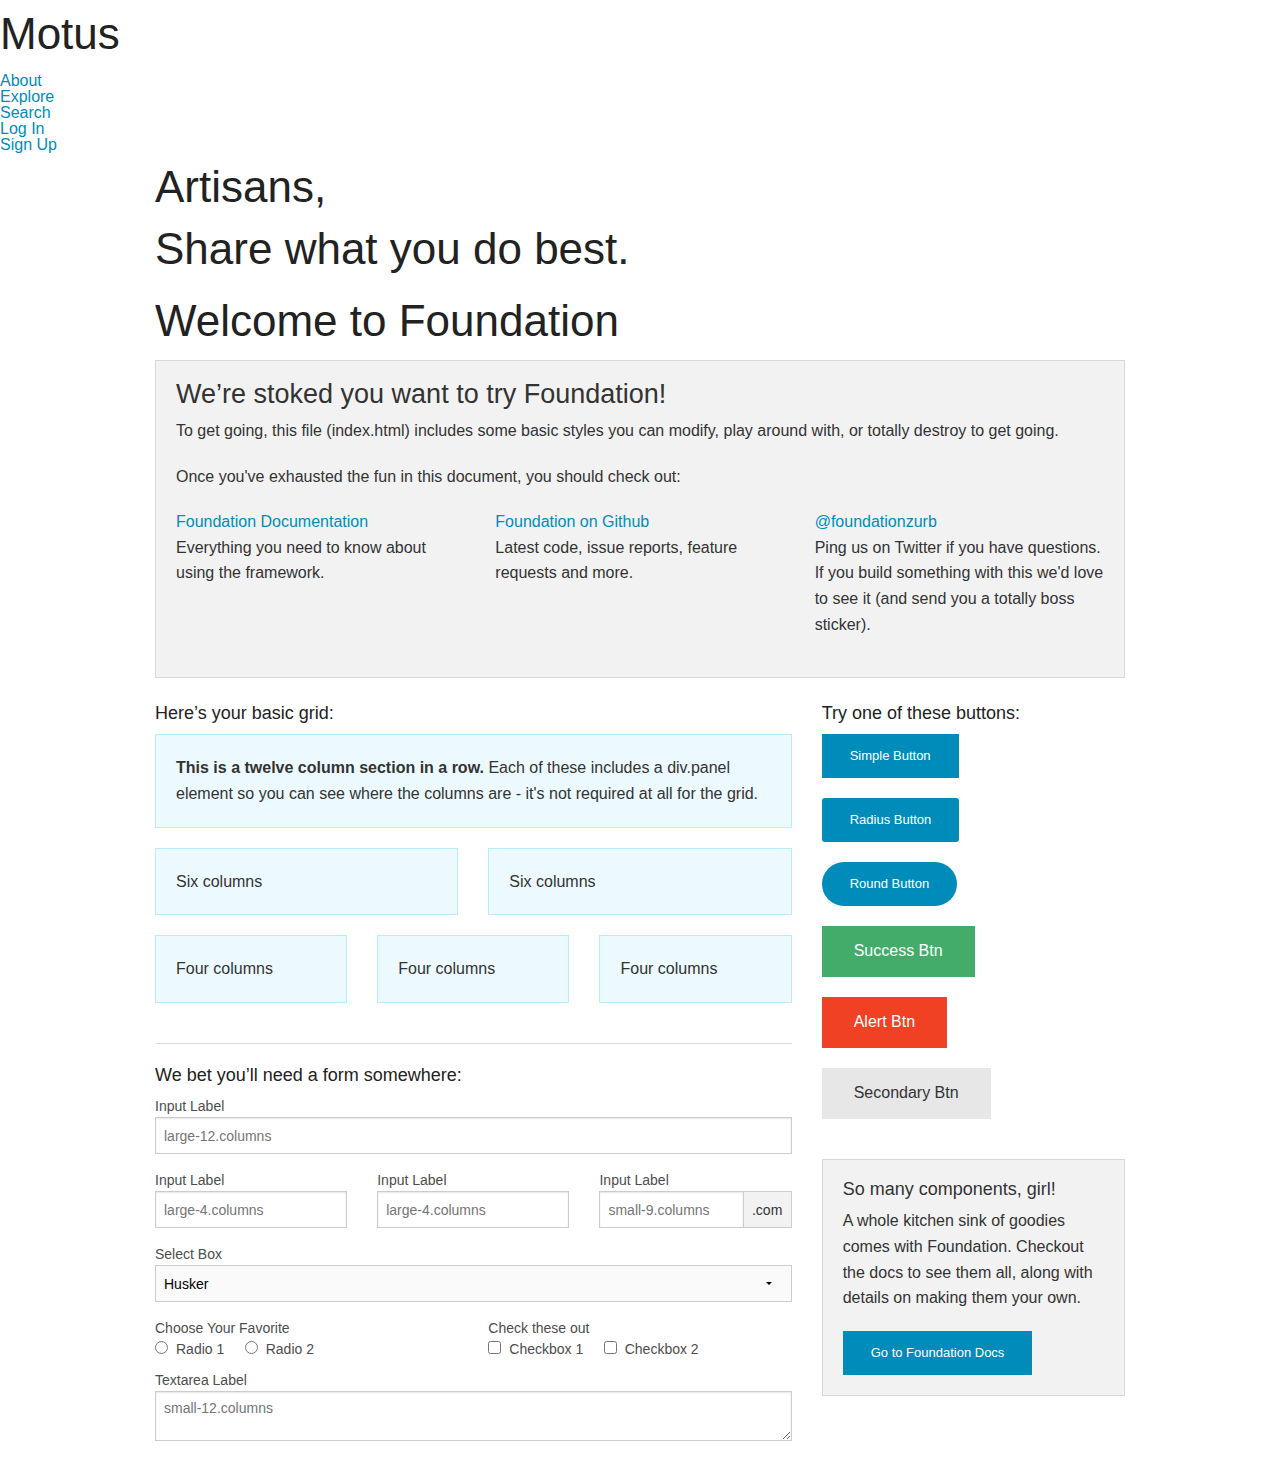
==== index.html @ 3dbc4e3c "stuff" ====
<!doctype html>
<html class="no-js" lang="en">
  <head>
    <meta charset="utf-8" />
    <meta name="viewport" content="width=device-width, initial-scale=1.0" />
    <title>Motus</title>
    <link rel="stylesheet" href="css/main.css" />
    <script src="js/vendor/modernizr.js"></script>
    <script src="/js/foundation.min.js"></script>
  </head>
  <body>
  	
  	<div class="large-12columns">
  		
  		<h1 class="logo">Motus</h1>
	  	<nav>
	  		<li><a href="/about" class="">About</a></li>
	  		<li><a href="/explore" class="">Explore</a></li>
	  		<li><a href="/search" class="">Search</a></li>
	  	</nav>
	  	
	  	<nav>
	  		<li><a href="/login" class="">Log In</a></li>
	  		<li><a href="/signup" class="">Sign Up</a></li>
	  	</nav>
  	
  	</div>
  	
  	<div class="row">
      <div class="large-12 columns">
        <h1>Artisans,<br>Share what you do best.</h1>
      </div>
    </div>
    
    <footer>
    </footer>
    
    <script src="js/vendor/jquery.js"></script>
    <script src="js/foundation.min.js"></script>
    <script>
      $(document).foundation();
    </script>
  </body>
</html>


<!-- This is foundation stuff -->

   
    <div class="row">
      <div class="large-12 columns">
        <h1>Welcome to Foundation</h1>
      </div>
    </div>
    
    <div class="row">
      <div class="large-12 columns">
      	<div class="panel">
	        <h3>We&rsquo;re stoked you want to try Foundation! </h3>
	        <p>To get going, this file (index.html) includes some basic styles you can modify, play around with, or totally destroy to get going.</p>
	        <p>Once you've exhausted the fun in this document, you should check out:</p>
	        <div class="row">
	        	<div class="large-4 medium-4 columns">
	    		<p><a href="http://foundation.zurb.com/docs">Foundation Documentation</a><br />Everything you need to know about using the framework.</p>
	    	</div>
	        	<div class="large-4 medium-4 columns">
	        		<p><a href="http://github.com/zurb/foundation">Foundation on Github</a><br />Latest code, issue reports, feature requests and more.</p>
	        	</div>
	        	<div class="large-4 medium-4 columns">
	        		<p><a href="http://twitter.com/foundationzurb">@foundationzurb</a><br />Ping us on Twitter if you have questions. If you build something with this we'd love to see it (and send you a totally boss sticker).</p>
	        	</div>        
					</div>
      	</div>
      </div>
    </div>

    <div class="row">
      <div class="large-8 medium-8 columns">
        <h5>Here&rsquo;s your basic grid:</h5>
        <!-- Grid Example -->

        <div class="row">
          <div class="large-12 columns">
            <div class="callout panel">
              <p><strong>This is a twelve column section in a row.</strong> Each of these includes a div.panel element so you can see where the columns are - it's not required at all for the grid.</p>
            </div>
          </div>
        </div>
        <div class="row">
          <div class="large-6 medium-6 columns">
            <div class="callout panel">
              <p>Six columns</p>
            </div>
          </div>
          <div class="large-6 medium-6 columns">
            <div class="callout panel">
              <p>Six columns</p>
            </div>
          </div>
        </div>
        <div class="row">
          <div class="large-4 medium-4 small-4 columns">
            <div class="callout panel">
              <p>Four columns</p>
            </div>
          </div>
          <div class="large-4 medium-4 small-4 columns">
            <div class="callout panel">
              <p>Four columns</p>
            </div>
          </div>
          <div class="large-4 medium-4 small-4 columns">
            <div class="callout panel">
              <p>Four columns</p>
            </div>
          </div>
        </div>
        
        <hr />
                
        <h5>We bet you&rsquo;ll need a form somewhere:</h5>
        <form>
				  <div class="row">
				    <div class="large-12 columns">
				      <label>Input Label</label>
				      <input type="text" placeholder="large-12.columns" />
				    </div>
				  </div>
				  <div class="row">
				    <div class="large-4 medium-4 columns">
				      <label>Input Label</label>
				      <input type="text" placeholder="large-4.columns" />
				    </div>
				    <div class="large-4 medium-4 columns">
				      <label>Input Label</label>
				      <input type="text" placeholder="large-4.columns" />
				    </div>
				    <div class="large-4 medium-4 columns">
				      <div class="row collapse">
				        <label>Input Label</label>
				        <div class="small-9 columns">
				          <input type="text" placeholder="small-9.columns" />
				        </div>
				        <div class="small-3 columns">
				          <span class="postfix">.com</span>
				        </div>
				      </div>
				    </div>
				  </div>
				  <div class="row">
				    <div class="large-12 columns">
				      <label>Select Box</label>
				      <select>
				        <option value="husker">Husker</option>
				        <option value="starbuck">Starbuck</option>
				        <option value="hotdog">Hot Dog</option>
				        <option value="apollo">Apollo</option>
				      </select>
				    </div>
				  </div>
				  <div class="row">
				    <div class="large-6 medium-6 columns">
				      <label>Choose Your Favorite</label>
				      <input type="radio" name="pokemon" value="Red" id="pokemonRed"><label for="pokemonRed">Radio 1</label>
				      <input type="radio" name="pokemon" value="Blue" id="pokemonBlue"><label for="pokemonBlue">Radio 2</label>
				    </div>
				    <div class="large-6 medium-6 columns">
				      <label>Check these out</label>
				      <input id="checkbox1" type="checkbox"><label for="checkbox1">Checkbox 1</label>
				      <input id="checkbox2" type="checkbox"><label for="checkbox2">Checkbox 2</label>
				    </div>
				  </div>
				  <div class="row">
				    <div class="large-12 columns">
				      <label>Textarea Label</label>
				      <textarea placeholder="small-12.columns"></textarea>
				    </div>
				  </div>
				</form>
      </div>     

      <div class="large-4 medium-4 columns">
			  <h5>Try one of these buttons:</h5>
			  <p><a href="#" class="small button">Simple Button</a><br/>
        <a href="#" class="small radius button">Radius Button</a><br/>
        <a href="#" class="small round button">Round Button</a><br/>            
        <a href="#" class="medium success button">Success Btn</a><br/>
        <a href="#" class="medium alert button">Alert Btn</a><br/>
        <a href="#" class="medium secondary button">Secondary Btn</a></p>           
				<div class="panel">
        	<h5>So many components, girl!</h5>
        	<p>A whole kitchen sink of goodies comes with Foundation. Checkout the docs to see them all, along with details on making them your own.</p>
        	<a href="http://foundation.zurb.com/docs/" class="small button">Go to Foundation Docs</a>          
        </div>
      </div>
    </div>
    
    <script src="js/vendor/jquery.js"></script>
    <script src="js/foundation.min.js"></script>
    <script>
      $(document).foundation();
    </script>
  </body>
</html>
---- css/main.css ----
meta.foundation-version {
  font-family: "/5.2.2/"; }

meta.foundation-mq-small {
  font-family: "/only screen/";
  width: 0em; }

meta.foundation-mq-medium {
  font-family: "/only screen and (min-width:40.063em)/";
  width: 40.063em; }

meta.foundation-mq-large {
  font-family: "/only screen and (min-width:64.063em)/";
  width: 64.063em; }

meta.foundation-mq-xlarge {
  font-family: "/only screen and (min-width:90.063em)/";
  width: 90.063em; }

meta.foundation-mq-xxlarge {
  font-family: "/only screen and (min-width:120.063em)/";
  width: 120.063em; }

meta.foundation-data-attribute-namespace {
  font-family: false; }

html, body {
  height: 100%; }

*,
*:before,
*:after {
  -webkit-box-sizing: border-box;
  -moz-box-sizing: border-box;
  box-sizing: border-box; }

html,
body {
  font-size: 100%; }
                                                                                                                                    
body {
  background: white;
  color: #222222;
  padding: 0;
  margin: 0;
  font-family: "Helvetica Neue", "Helvetica", Helvetica, Arial, sans-serif;
  font-weight: normal;
  font-style: normal;
  line-height: 1;
  position: relative;
  cursor: default; }

a:hover {
  cursor: pointer; }

img {
  max-width: 100%;
  height: auto; }

img {
  -ms-interpolation-mode: bicubic; }

#map_canvas img,
#map_canvas embed,
#map_canvas object,
.map_canvas img,
.map_canvas embed,
.map_canvas object {
  max-width: none !important; }

.left {
  float: left !important; }

.right {
  float: right !important; }

.clearfix {
  *zoom: 1; }
  .clearfix:before, .clearfix:after {
    content: " ";
    display: table; }
  .clearfix:after {
    clear: both; }

.hide {
  display: none; }

.antialiased {
  -webkit-font-smoothing: antialiased;
  -moz-osx-font-smoothing: grayscale; }

img {
  display: inline-block;
  vertical-align: middle; }

textarea {
  height: auto;
  min-height: 50px; }

select {
  width: 100%; }

.row {
  width: 100%;
  margin-left: auto;
  margin-right: auto;
  margin-top: 0;
  margin-bottom: 0;
  max-width: 62.5rem;
  *zoom: 1; }
  .row:before, .row:after {
    content: " ";
    display: table; }
  .row:after {
    clear: both; }
  .row.collapse > .column,
  .row.collapse > .columns {
    padding-left: 0;
    padding-right: 0; }
  .row.collapse .row {
    margin-left: 0;
    margin-right: 0; }
  .row .row {
    width: auto;
    margin-left: -0.9375rem;
    margin-right: -0.9375rem;
    margin-top: 0;
    margin-bottom: 0;
    max-width: none;
    *zoom: 1; }
    .row .row:before, .row .row:after {
      content: " ";
      display: table; }
    .row .row:after {
      clear: both; }
    .row .row.collapse {
      width: auto;
      margin: 0;
      max-width: none;
      *zoom: 1; }
      .row .row.collapse:before, .row .row.collapse:after {
        content: " ";
        display: table; }
      .row .row.collapse:after {
        clear: both; }

.column,
.columns {
  padding-left: 0.9375rem;
  padding-right: 0.9375rem;
  width: 100%;
  float: left; }

@media only screen {
  .small-push-0 {
    position: relative;
    left: 0%;
    right: auto; }

  .small-pull-0 {
    position: relative;
    right: 0%;
    left: auto; }

  .small-push-1 {
    position: relative;
    left: 8.33333%;
    right: auto; }

  .small-pull-1 {
    position: relative;
    right: 8.33333%;
    left: auto; }

  .small-push-2 {
    position: relative;
    left: 16.66667%;
    right: auto; }

  .small-pull-2 {
    position: relative;
    right: 16.66667%;
    left: auto; }

  .small-push-3 {
    position: relative;
    left: 25%;
    right: auto; }

  .small-pull-3 {
    position: relative;
    right: 25%;
    left: auto; }

  .small-push-4 {
    position: relative;
    left: 33.33333%;
    right: auto; }

  .small-pull-4 {
    position: relative;
    right: 33.33333%;
    left: auto; }

  .small-push-5 {
    position: relative;
    left: 41.66667%;
    right: auto; }

  .small-pull-5 {
    position: relative;
    right: 41.66667%;
    left: auto; }

  .small-push-6 {
    position: relative;
    left: 50%;
    right: auto; }

  .small-pull-6 {
    position: relative;
    right: 50%;
    left: auto; }

  .small-push-7 {
    position: relative;
    left: 58.33333%;
    right: auto; }

  .small-pull-7 {
    position: relative;
    right: 58.33333%;
    left: auto; }

  .small-push-8 {
    position: relative;
    left: 66.66667%;
    right: auto; }

  .small-pull-8 {
    position: relative;
    right: 66.66667%;
    left: auto; }

  .small-push-9 {
    position: relative;
    left: 75%;
    right: auto; }

  .small-pull-9 {
    position: relative;
    right: 75%;
    left: auto; }

  .small-push-10 {
    position: relative;
    left: 83.33333%;
    right: auto; }

  .small-pull-10 {
    position: relative;
    right: 83.33333%;
    left: auto; }

  .small-push-11 {
    position: relative;
    left: 91.66667%;
    right: auto; }

  .small-pull-11 {
    position: relative;
    right: 91.66667%;
    left: auto; }

  .column,
  .columns {
    position: relative;
    padding-left: 0.9375rem;
    padding-right: 0.9375rem;
    float: left; }

  .small-1 {
    width: 8.33333%; }

  .small-2 {
    width: 16.66667%; }

  .small-3 {
    width: 25%; }

  .small-4 {
    width: 33.33333%; }

  .small-5 {
    width: 41.66667%; }

  .small-6 {
    width: 50%; }

  .small-7 {
    width: 58.33333%; }

  .small-8 {
    width: 66.66667%; }

  .small-9 {
    width: 75%; }

  .small-10 {
    width: 83.33333%; }

  .small-11 {
    width: 91.66667%; }

  .small-12 {
    width: 100%; }

  [class*="column"] + [class*="column"]:last-child {
    float: right; }

  [class*="column"] + [class*="column"].end {
    float: left; }

  .small-offset-0 {
    margin-left: 0% !important; }

  .small-offset-1 {
    margin-left: 8.33333% !important; }

  .small-offset-2 {
    margin-left: 16.66667% !important; }

  .small-offset-3 {
    margin-left: 25% !important; }

  .small-offset-4 {
    margin-left: 33.33333% !important; }

  .small-offset-5 {
    margin-left: 41.66667% !important; }

  .small-offset-6 {
    margin-left: 50% !important; }

  .small-offset-7 {
    margin-left: 58.33333% !important; }

  .small-offset-8 {
    margin-left: 66.66667% !important; }

  .small-offset-9 {
    margin-left: 75% !important; }

  .small-offset-10 {
    margin-left: 83.33333% !important; }

  .small-offset-11 {
    margin-left: 91.66667% !important; }

  .small-reset-order,
  .small-reset-order {
    margin-left: 0;
    margin-right: 0;
    left: auto;
    right: auto;
    float: left; }

  .column.small-centered,
  .columns.small-centered {
    margin-left: auto;
    margin-right: auto;
    float: none; }

  .column.small-uncentered,
  .columns.small-uncentered {
    margin-left: 0;
    margin-right: 0;
    float: left !important; }

  .column.small-uncentered.opposite,
  .columns.small-uncentered.opposite {
    float: right; } }
@media only screen and (min-width: 40.063em) {
  .medium-push-0 {
    position: relative;
    left: 0%;
    right: auto; }

  .medium-pull-0 {
    position: relative;
    right: 0%;
    left: auto; }

  .medium-push-1 {
    position: relative;
    left: 8.33333%;
    right: auto; }

  .medium-pull-1 {
    position: relative;
    right: 8.33333%;
    left: auto; }

  .medium-push-2 {
    position: relative;
    left: 16.66667%;
    right: auto; }

  .medium-pull-2 {
    position: relative;
    right: 16.66667%;
    left: auto; }

  .medium-push-3 {
    position: relative;
    left: 25%;
    right: auto; }

  .medium-pull-3 {
    position: relative;
    right: 25%;
    left: auto; }

  .medium-push-4 {
    position: relative;
    left: 33.33333%;
    right: auto; }

  .medium-pull-4 {
    position: relative;
    right: 33.33333%;
    left: auto; }

  .medium-push-5 {
    position: relative;
    left: 41.66667%;
    right: auto; }

  .medium-pull-5 {
    position: relative;
    right: 41.66667%;
    left: auto; }

  .medium-push-6 {
    position: relative;
    left: 50%;
    right: auto; }

  .medium-pull-6 {
    position: relative;
    right: 50%;
    left: auto; }

  .medium-push-7 {
    position: relative;
    left: 58.33333%;
    right: auto; }

  .medium-pull-7 {
    position: relative;
    right: 58.33333%;
    left: auto; }

  .medium-push-8 {
    position: relative;
    left: 66.66667%;
    right: auto; }

  .medium-pull-8 {
    position: relative;
    right: 66.66667%;
    left: auto; }

  .medium-push-9 {
    position: relative;
    left: 75%;
    right: auto; }

  .medium-pull-9 {
    position: relative;
    right: 75%;
    left: auto; }

  .medium-push-10 {
    position: relative;
    left: 83.33333%;
    right: auto; }

  .medium-pull-10 {
    position: relative;
    right: 83.33333%;
    left: auto; }

  .medium-push-11 {
    position: relative;
    left: 91.66667%;
    right: auto; }

  .medium-pull-11 {
    position: relative;
    right: 91.66667%;
    left: auto; }

  .column,
  .columns {
    position: relative;
    padding-left: 0.9375rem;
    padding-right: 0.9375rem;
    float: left; }

  .medium-1 {
    width: 8.33333%; }

  .medium-2 {
    width: 16.66667%; }

  .medium-3 {
    width: 25%; }

  .medium-4 {
    width: 33.33333%; }

  .medium-5 {
    width: 41.66667%; }

  .medium-6 {
    width: 50%; }

  .medium-7 {
    width: 58.33333%; }

  .medium-8 {
    width: 66.66667%; }

  .medium-9 {
    width: 75%; }

  .medium-10 {
    width: 83.33333%; }

  .medium-11 {
    width: 91.66667%; }

  .medium-12 {
    width: 100%; }

  [class*="column"] + [class*="column"]:last-child {
    float: right; }

  [class*="column"] + [class*="column"].end {
    float: left; }

  .medium-offset-0 {
    margin-left: 0% !important; }

  .medium-offset-1 {
    margin-left: 8.33333% !important; }

  .medium-offset-2 {
    margin-left: 16.66667% !important; }

  .medium-offset-3 {
    margin-left: 25% !important; }

  .medium-offset-4 {
    margin-left: 33.33333% !important; }

  .medium-offset-5 {
    margin-left: 41.66667% !important; }

  .medium-offset-6 {
    margin-left: 50% !important; }

  .medium-offset-7 {
    margin-left: 58.33333% !important; }

  .medium-offset-8 {
    margin-left: 66.66667% !important; }

  .medium-offset-9 {
    margin-left: 75% !important; }

  .medium-offset-10 {
    margin-left: 83.33333% !important; }

  .medium-offset-11 {
    margin-left: 91.66667% !important; }

  .medium-reset-order,
  .medium-reset-order {
    margin-left: 0;
    margin-right: 0;
    left: auto;
    right: auto;
    float: left; }

  .column.medium-centered,
  .columns.medium-centered {
    margin-left: auto;
    margin-right: auto;
    float: none; }

  .column.medium-uncentered,
  .columns.medium-uncentered {
    margin-left: 0;
    margin-right: 0;
    float: left !important; }

  .column.medium-uncentered.opposite,
  .columns.medium-uncentered.opposite {
    float: right; }

  .push-0 {
    position: relative;
    left: 0%;
    right: auto; }

  .pull-0 {
    position: relative;
    right: 0%;
    left: auto; }

  .push-1 {
    position: relative;
    left: 8.33333%;
    right: auto; }

  .pull-1 {
    position: relative;
    right: 8.33333%;
    left: auto; }

  .push-2 {
    position: relative;
    left: 16.66667%;
    right: auto; }

  .pull-2 {
    position: relative;
    right: 16.66667%;
    left: auto; }

  .push-3 {
    position: relative;
    left: 25%;
    right: auto; }

  .pull-3 {
    position: relative;
    right: 25%;
    left: auto; }

  .push-4 {
    position: relative;
    left: 33.33333%;
    right: auto; }

  .pull-4 {
    position: relative;
    right: 33.33333%;
    left: auto; }

  .push-5 {
    position: relative;
    left: 41.66667%;
    right: auto; }

  .pull-5 {
    position: relative;
    right: 41.66667%;
    left: auto; }

  .push-6 {
    position: relative;
    left: 50%;
    right: auto; }

  .pull-6 {
    position: relative;
    right: 50%;
    left: auto; }

  .push-7 {
    position: relative;
    left: 58.33333%;
    right: auto; }

  .pull-7 {
    position: relative;
    right: 58.33333%;
    left: auto; }

  .push-8 {
    position: relative;
    left: 66.66667%;
    right: auto; }

  .pull-8 {
    position: relative;
    right: 66.66667%;
    left: auto; }

  .push-9 {
    position: relative;
    left: 75%;
    right: auto; }

  .pull-9 {
    position: relative;
    right: 75%;
    left: auto; }

  .push-10 {
    position: relative;
    left: 83.33333%;
    right: auto; }

  .pull-10 {
    position: relative;
    right: 83.33333%;
    left: auto; }

  .push-11 {
    position: relative;
    left: 91.66667%;
    right: auto; }

  .pull-11 {
    position: relative;
    right: 91.66667%;
    left: auto; } }
@media only screen and (min-width: 64.063em) {
  .large-push-0 {
    position: relative;
    left: 0%;
    right: auto; }

  .large-pull-0 {
    position: relative;
    right: 0%;
    left: auto; }

  .large-push-1 {
    position: relative;
    left: 8.33333%;
    right: auto; }

  .large-pull-1 {
    position: relative;
    right: 8.33333%;
    left: auto; }

  .large-push-2 {
    position: relative;
    left: 16.66667%;
    right: auto; }

  .large-pull-2 {
    position: relative;
    right: 16.66667%;
    left: auto; }

  .large-push-3 {
    position: relative;
    left: 25%;
    right: auto; }

  .large-pull-3 {
    position: relative;
    right: 25%;
    left: auto; }

  .large-push-4 {
    position: relative;
    left: 33.33333%;
    right: auto; }

  .large-pull-4 {
    position: relative;
    right: 33.33333%;
    left: auto; }

  .large-push-5 {
    position: relative;
    left: 41.66667%;
    right: auto; }

  .large-pull-5 {
    position: relative;
    right: 41.66667%;
    left: auto; }

  .large-push-6 {
    position: relative;
    left: 50%;
    right: auto; }

  .large-pull-6 {
    position: relative;
    right: 50%;
    left: auto; }

  .large-push-7 {
    position: relative;
    left: 58.33333%;
    right: auto; }

  .large-pull-7 {
    position: relative;
    right: 58.33333%;
    left: auto; }

  .large-push-8 {
    position: relative;
    left: 66.66667%;
    right: auto; }

  .large-pull-8 {
    position: relative;
    right: 66.66667%;
    left: auto; }

  .large-push-9 {
    position: relative;
    left: 75%;
    right: auto; }

  .large-pull-9 {
    position: relative;
    right: 75%;
    left: auto; }

  .large-push-10 {
    position: relative;
    left: 83.33333%;
    right: auto; }

  .large-pull-10 {
    position: relative;
    right: 83.33333%;
    left: auto; }

  .large-push-11 {
    position: relative;
    left: 91.66667%;
    right: auto; }

  .large-pull-11 {
    position: relative;
    right: 91.66667%;
    left: auto; }

  .column,
  .columns {
    position: relative;
    padding-left: 0.9375rem;
    padding-right: 0.9375rem;
    float: left; }

  .large-1 {
    width: 8.33333%; }

  .large-2 {
    width: 16.66667%; }

  .large-3 {
    width: 25%; }

  .large-4 {
    width: 33.33333%; }

  .large-5 {
    width: 41.66667%; }

  .large-6 {
    width: 50%; }

  .large-7 {
    width: 58.33333%; }

  .large-8 {
    width: 66.66667%; }

  .large-9 {
    width: 75%; }

  .large-10 {
    width: 83.33333%; }

  .large-11 {
    width: 91.66667%; }

  .large-12 {
    width: 100%; }

  [class*="column"] + [class*="column"]:last-child {
    float: right; }

  [class*="column"] + [class*="column"].end {
    float: left; }

  .large-offset-0 {
    margin-left: 0% !important; }

  .large-offset-1 {
    margin-left: 8.33333% !important; }

  .large-offset-2 {
    margin-left: 16.66667% !important; }

  .large-offset-3 {
    margin-left: 25% !important; }

  .large-offset-4 {
    margin-left: 33.33333% !important; }

  .large-offset-5 {
    margin-left: 41.66667% !important; }

  .large-offset-6 {
    margin-left: 50% !important; }

  .large-offset-7 {
    margin-left: 58.33333% !important; }

  .large-offset-8 {
    margin-left: 66.66667% !important; }

  .large-offset-9 {
    margin-left: 75% !important; }

  .large-offset-10 {
    margin-left: 83.33333% !important; }

  .large-offset-11 {
    margin-left: 91.66667% !important; }

  .large-reset-order,
  .large-reset-order {
    margin-left: 0;
    margin-right: 0;
    left: auto;
    right: auto;
    float: left; }

  .column.large-centered,
  .columns.large-centered {
    margin-left: auto;
    margin-right: auto;
    float: none; }

  .column.large-uncentered,
  .columns.large-uncentered {
    margin-left: 0;
    margin-right: 0;
    float: left !important; }

  .column.large-uncentered.opposite,
  .columns.large-uncentered.opposite {
    float: right; }

  .push-0 {
    position: relative;
    left: 0%;
    right: auto; }

  .pull-0 {
    position: relative;
    right: 0%;
    left: auto; }

  .push-1 {
    position: relative;
    left: 8.33333%;
    right: auto; }

  .pull-1 {
    position: relative;
    right: 8.33333%;
    left: auto; }

  .push-2 {
    position: relative;
    left: 16.66667%;
    right: auto; }

  .pull-2 {
    position: relative;
    right: 16.66667%;
    left: auto; }

  .push-3 {
    position: relative;
    left: 25%;
    right: auto; }

  .pull-3 {
    position: relative;
    right: 25%;
    left: auto; }

  .push-4 {
    position: relative;
    left: 33.33333%;
    right: auto; }

  .pull-4 {
    position: relative;
    right: 33.33333%;
    left: auto; }

  .push-5 {
    position: relative;
    left: 41.66667%;
    right: auto; }

  .pull-5 {
    position: relative;
    right: 41.66667%;
    left: auto; }

  .push-6 {
    position: relative;
    left: 50%;
    right: auto; }

  .pull-6 {
    position: relative;
    right: 50%;
    left: auto; }

  .push-7 {
    position: relative;
    left: 58.33333%;
    right: auto; }

  .pull-7 {
    position: relative;
    right: 58.33333%;
    left: auto; }

  .push-8 {
    position: relative;
    left: 66.66667%;
    right: auto; }

  .pull-8 {
    position: relative;
    right: 66.66667%;
    left: auto; }

  .push-9 {
    position: relative;
    left: 75%;
    right: auto; }

  .pull-9 {
    position: relative;
    right: 75%;
    left: auto; }

  .push-10 {
    position: relative;
    left: 83.33333%;
    right: auto; }

  .pull-10 {
    position: relative;
    right: 83.33333%;
    left: auto; }

  .push-11 {
    position: relative;
    left: 91.66667%;
    right: auto; }

  .pull-11 {
    position: relative;
    right: 91.66667%;
    left: auto; } }
button, .button {
  border-style: solid;
  border-width: 0px;
  cursor: pointer;
  font-family: "Helvetica Neue", "Helvetica", Helvetica, Arial, sans-serif;
  font-weight: normal;
  line-height: normal;
  margin: 0 0 1.25rem;
  position: relative;
  text-decoration: none;
  text-align: center;
  -webkit-appearance: none;
  -webkit-border-radius: 0;
  display: inline-block;
  padding-top: 1rem;
  padding-right: 2rem;
  padding-bottom: 1.0625rem;
  padding-left: 2rem;
  font-size: 1rem;
  background-color: #008cba;
  border-color: #007095;
  color: white;
  transition: background-color 300ms ease-out; }
  button:hover, button:focus, .button:hover, .button:focus {
    background-color: #007095; }
  button:hover, button:focus, .button:hover, .button:focus {
    color: white; }
  button.secondary, .button.secondary {
    background-color: #e7e7e7;
    border-color: #b9b9b9;
    color: #333333; }
    button.secondary:hover, button.secondary:focus, .button.secondary:hover, .button.secondary:focus {
      background-color: #b9b9b9; }
    button.secondary:hover, button.secondary:focus, .button.secondary:hover, .button.secondary:focus {
      color: #333333; }
  button.success, .button.success {
    background-color: #43ac6a;
    border-color: #368a55;
    color: white; }
    button.success:hover, button.success:focus, .button.success:hover, .button.success:focus {
      background-color: #368a55; }
    button.success:hover, button.success:focus, .button.success:hover, .button.success:focus {
      color: white; }
  button.alert, .button.alert {
    background-color: #f04124;
    border-color: #cf2a0e;
    color: white; }
    button.alert:hover, button.alert:focus, .button.alert:hover, .button.alert:focus {
      background-color: #cf2a0e; }
    button.alert:hover, button.alert:focus, .button.alert:hover, .button.alert:focus {
      color: white; }
  button.large, .button.large {
    padding-top: 1.125rem;
    padding-right: 2.25rem;
    padding-bottom: 1.1875rem;
    padding-left: 2.25rem;
    font-size: 1.25rem; }
  button.small, .button.small {
    padding-top: 0.875rem;
    padding-right: 1.75rem;
    padding-bottom: 0.9375rem;
    padding-left: 1.75rem;
    font-size: 0.8125rem; }
  button.tiny, .button.tiny {
    padding-top: 0.625rem;
    padding-right: 1.25rem;
    padding-bottom: 0.6875rem;
    padding-left: 1.25rem;
    font-size: 0.6875rem; }
  button.expand, .button.expand {
    padding-right: 0;
    padding-left: 0;
    width: 100%; }
  button.left-align, .button.left-align {
    text-align: left;
    text-indent: 0.75rem; }
  button.right-align, .button.right-align {
    text-align: right;
    padding-right: 0.75rem; }
  button.radius, .button.radius {
    border-radius: 3px; }
  button.round, .button.round {
    border-radius: 1000px; }
  button.disabled, button[disabled], .button.disabled, .button[disabled] {
    background-color: #008cba;
    border-color: #007095;
    color: white;
    cursor: default;
    opacity: 0.7;
    box-shadow: none; }
    button.disabled:hover, button.disabled:focus, button[disabled]:hover, button[disabled]:focus, .button.disabled:hover, .button.disabled:focus, .button[disabled]:hover, .button[disabled]:focus {
      background-color: #007095; }
    button.disabled:hover, button.disabled:focus, button[disabled]:hover, button[disabled]:focus, .button.disabled:hover, .button.disabled:focus, .button[disabled]:hover, .button[disabled]:focus {
      color: white; }
    button.disabled:hover, button.disabled:focus, button[disabled]:hover, button[disabled]:focus, .button.disabled:hover, .button.disabled:focus, .button[disabled]:hover, .button[disabled]:focus {
      background-color: #008cba; }
    button.disabled.secondary, button[disabled].secondary, .button.disabled.secondary, .button[disabled].secondary {
      background-color: #e7e7e7;
      border-color: #b9b9b9;
      color: #333333;
      cursor: default;
      opacity: 0.7;
      box-shadow: none; }
      button.disabled.secondary:hover, button.disabled.secondary:focus, button[disabled].secondary:hover, button[disabled].secondary:focus, .button.disabled.secondary:hover, .button.disabled.secondary:focus, .button[disabled].secondary:hover, .button[disabled].secondary:focus {
        background-color: #b9b9b9; }
      button.disabled.secondary:hover, button.disabled.secondary:focus, button[disabled].secondary:hover, button[disabled].secondary:focus, .button.disabled.secondary:hover, .button.disabled.secondary:focus, .button[disabled].secondary:hover, .button[disabled].secondary:focus {
        color: #333333; }
      button.disabled.secondary:hover, button.disabled.secondary:focus, button[disabled].secondary:hover, button[disabled].secondary:focus, .button.disabled.secondary:hover, .button.disabled.secondary:focus, .button[disabled].secondary:hover, .button[disabled].secondary:focus {
        background-color: #e7e7e7; }
    button.disabled.success, button[disabled].success, .button.disabled.success, .button[disabled].success {
      background-color: #43ac6a;
      border-color: #368a55;
      color: white;
      cursor: default;
      opacity: 0.7;
      box-shadow: none; }
      button.disabled.success:hover, button.disabled.success:focus, button[disabled].success:hover, button[disabled].success:focus, .button.disabled.success:hover, .button.disabled.success:focus, .button[disabled].success:hover, .button[disabled].success:focus {
        background-color: #368a55; }
      button.disabled.success:hover, button.disabled.success:focus, button[disabled].success:hover, button[disabled].success:focus, .button.disabled.success:hover, .button.disabled.success:focus, .button[disabled].success:hover, .button[disabled].success:focus {
        color: white; }
      button.disabled.success:hover, button.disabled.success:focus, button[disabled].success:hover, button[disabled].success:focus, .button.disabled.success:hover, .button.disabled.success:focus, .button[disabled].success:hover, .button[disabled].success:focus {
        background-color: #43ac6a; }
    button.disabled.alert, button[disabled].alert, .button.disabled.alert, .button[disabled].alert {
      background-color: #f04124;
      border-color: #cf2a0e;
      color: white;
      cursor: default;
      opacity: 0.7;
      box-shadow: none; }
      button.disabled.alert:hover, button.disabled.alert:focus, button[disabled].alert:hover, button[disabled].alert:focus, .button.disabled.alert:hover, .button.disabled.alert:focus, .button[disabled].alert:hover, .button[disabled].alert:focus {
        background-color: #cf2a0e; }
      button.disabled.alert:hover, button.disabled.alert:focus, button[disabled].alert:hover, button[disabled].alert:focus, .button.disabled.alert:hover, .button.disabled.alert:focus, .button[disabled].alert:hover, .button[disabled].alert:focus {
        color: white; }
      button.disabled.alert:hover, button.disabled.alert:focus, button[disabled].alert:hover, button[disabled].alert:focus, .button.disabled.alert:hover, .button.disabled.alert:focus, .button[disabled].alert:hover, .button[disabled].alert:focus {
        background-color: #f04124; }

@media only screen and (min-width: 40.063em) {
  button, .button {
    display: inline-block; } }
meta.foundation-mq-topbar {
  font-family: "/only screen and (min-width:40.063em)/";
  width: 40.063em; }

/* Wrapped around .top-bar to contain to grid width */
.contain-to-grid {
  width: 100%;
  background: #333333; }
  .contain-to-grid .top-bar {
    margin-bottom: 0; }

.fixed {
  width: 100%;
  left: 0;
  position: fixed;
  top: 0;
  z-index: 99; }
  .fixed.expanded:not(.top-bar) {
    overflow-y: auto;
    height: auto;
    width: 100%;
    max-height: 100%; }
    .fixed.expanded:not(.top-bar) .title-area {
      position: fixed;
      width: 100%;
      z-index: 99; }
    .fixed.expanded:not(.top-bar) .top-bar-section {
      z-index: 98;
      margin-top: 45px; }

.top-bar {
  overflow: hidden;
  height: 45px;
  line-height: 45px;
  position: relative;
  background: #333333;
  margin-bottom: 0; }
  .top-bar ul {
    margin-bottom: 0;
    list-style: none; }
  .top-bar .row {
    max-width: none; }
  .top-bar form,
  .top-bar input {
    margin-bottom: 0; }
  .top-bar input {
    height: auto;
    padding-top: .35rem;
    padding-bottom: .35rem;
    font-size: 0.75rem; }
  .top-bar .button, .top-bar button {
    padding-top: .45rem;
    padding-bottom: .35rem;
    margin-bottom: 0;
    font-size: 0.75rem; }
  .top-bar .title-area {
    position: relative;
    margin: 0; }
  .top-bar .name {
    height: 45px;
    margin: 0;
    font-size: 16px; }
    .top-bar .name h1 {
      line-height: 45px;
      font-size: 1.0625rem;
      margin: 0; }
      .top-bar .name h1 a {
        font-weight: normal;
        color: white;
        width: 75%;
        display: block;
        padding: 0 15px; }
  .top-bar .toggle-topbar {
    position: absolute;
    right: 0;
    top: 0; }
    .top-bar .toggle-topbar a {
      color: white;
      text-transform: uppercase;
      font-size: 0.8125rem;
      font-weight: bold;
      position: relative;
      display: block;
      padding: 0 15px;
      height: 45px;
      line-height: 45px; }
    .top-bar .toggle-topbar.menu-icon {
      right: 15px;
      top: 50%;
      margin-top: -16px;
      padding-left: 40px; }
      .top-bar .toggle-topbar.menu-icon a {
        height: 34px;
        line-height: 33px;
        padding: 0;
        padding-right: 25px;
        color: white;
        position: relative; }
        .top-bar .toggle-topbar.menu-icon a::after {
          content: "";
          position: absolute;
          right: 0;
          display: block;
          width: 16px;
          top: 0;
          height: 0;
          box-shadow: 0 10px 0 1px white, 0 16px 0 1px white, 0 22px 0 1px white; }
  .top-bar.expanded {
    height: auto;
    background: transparent; }
    .top-bar.expanded .title-area {
      background: #333333; }
    .top-bar.expanded .toggle-topbar a {
      color: #888888; }
      .top-bar.expanded .toggle-topbar a::after {
        box-shadow: 0 10px 0 1px #888888, 0 16px 0 1px #888888, 0 22px 0 1px #888888; }

.top-bar-section {
  left: 0;
  position: relative;
  width: auto;
  transition: left 300ms ease-out; }
  .top-bar-section ul {
    width: 100%;
    height: auto;
    display: block;
    background: #333333;
    font-size: 16px;
    margin: 0; }
  .top-bar-section .divider,
  .top-bar-section [role="separator"] {
    border-top: solid 1px #1a1a1a;
    clear: both;
    height: 1px;
    width: 100%; }
  .top-bar-section ul li > a {
    display: block;
    width: 100%;
    color: white;
    padding: 12px 0 12px 0;
    padding-left: 15px;
    font-family: "Helvetica Neue", "Helvetica", Helvetica, Arial, sans-serif;
    font-size: 0.8125rem;
    font-weight: normal;
    text-transform: none;
    background: #333333; }
    .top-bar-section ul li > a.button {
      font-size: 0.8125rem;
      padding-right: 15px;
      padding-left: 15px;
      background-color: #008cba;
      border-color: #007095;
      color: white; }
      .top-bar-section ul li > a.button:hover, .top-bar-section ul li > a.button:focus {
        background-color: #007095; }
      .top-bar-section ul li > a.button:hover, .top-bar-section ul li > a.button:focus {
        color: white; }
    .top-bar-section ul li > a.button.secondary {
      background-color: #e7e7e7;
      border-color: #b9b9b9;
      color: #333333; }
      .top-bar-section ul li > a.button.secondary:hover, .top-bar-section ul li > a.button.secondary:focus {
        background-color: #b9b9b9; }
      .top-bar-section ul li > a.button.secondary:hover, .top-bar-section ul li > a.button.secondary:focus {
        color: #333333; }
    .top-bar-section ul li > a.button.success {
      background-color: #43ac6a;
      border-color: #368a55;
      color: white; }
      .top-bar-section ul li > a.button.success:hover, .top-bar-section ul li > a.button.success:focus {
        background-color: #368a55; }
      .top-bar-section ul li > a.button.success:hover, .top-bar-section ul li > a.button.success:focus {
        color: white; }
    .top-bar-section ul li > a.button.alert {
      background-color: #f04124;
      border-color: #cf2a0e;
      color: white; }
      .top-bar-section ul li > a.button.alert:hover, .top-bar-section ul li > a.button.alert:focus {
        background-color: #cf2a0e; }
      .top-bar-section ul li > a.button.alert:hover, .top-bar-section ul li > a.button.alert:focus {
        color: white; }
  .top-bar-section ul li > button {
    font-size: 0.8125rem;
    padding-right: 15px;
    padding-left: 15px;
    background-color: #008cba;
    border-color: #007095;
    color: white; }
    .top-bar-section ul li > button:hover, .top-bar-section ul li > button:focus {
      background-color: #007095; }
    .top-bar-section ul li > button:hover, .top-bar-section ul li > button:focus {
      color: white; }
    .top-bar-section ul li > button.secondary {
      background-color: #e7e7e7;
      border-color: #b9b9b9;
      color: #333333; }
      .top-bar-section ul li > button.secondary:hover, .top-bar-section ul li > button.secondary:focus {
        background-color: #b9b9b9; }
      .top-bar-section ul li > button.secondary:hover, .top-bar-section ul li > button.secondary:focus {
        color: #333333; }
    .top-bar-section ul li > button.success {
      background-color: #43ac6a;
      border-color: #368a55;
      color: white; }
      .top-bar-section ul li > button.success:hover, .top-bar-section ul li > button.success:focus {
        background-color: #368a55; }
      .top-bar-section ul li > button.success:hover, .top-bar-section ul li > button.success:focus {
        color: white; }
    .top-bar-section ul li > button.alert {
      background-color: #f04124;
      border-color: #cf2a0e;
      color: white; }
      .top-bar-section ul li > button.alert:hover, .top-bar-section ul li > button.alert:focus {
        background-color: #cf2a0e; }
      .top-bar-section ul li > button.alert:hover, .top-bar-section ul li > button.alert:focus {
        color: white; }
  .top-bar-section ul li:hover:not(.has-form) > a {
    background: #272727;
    color: white; }
  .top-bar-section ul li.active > a {
    background: #008cba;
    color: white; }
    .top-bar-section ul li.active > a:hover {
      background: #0078a0;
      color: white; }
  .top-bar-section .has-form {
    padding: 15px; }
  .top-bar-section .has-dropdown {
    position: relative; }
    .top-bar-section .has-dropdown > a:after {
      content: "";
      display: block;
      width: 0;
      height: 0;
      border: inset 5px;
      border-color: transparent transparent transparent rgba(255, 255, 255, 0.4);
      border-left-style: solid;
      margin-right: 15px;
      margin-top: -4.5px;
      position: absolute;
      top: 50%;
      right: 0; }
    .top-bar-section .has-dropdown.moved {
      position: static; }
      .top-bar-section .has-dropdown.moved > .dropdown {
        display: block;
        position: static !important;
        height: auto;
        width: auto;
        overflow: visible;
        clip: auto;
        position: absolute !important;
        width: 100%; }
      .top-bar-section .has-dropdown.moved > a:after {
        display: none; }
  .top-bar-section .dropdown {
    position: absolute;
    left: 100%;
    top: 0;
    z-index: 99;
    display: block;
    position: absolute !important;
    height: 1px;
    width: 1px;
    overflow: hidden;
    clip: rect(1px, 1px, 1px, 1px); }
    .top-bar-section .dropdown li {
      width: 100%;
      height: auto; }
      .top-bar-section .dropdown li a {
        font-weight: normal;
        padding: 8px 15px; }
        .top-bar-section .dropdown li a.parent-link {
          font-weight: normal; }
      .top-bar-section .dropdown li.title h5 {
        margin-bottom: 0; }
        .top-bar-section .dropdown li.title h5 a {
          color: white;
          line-height: 22.5px;
          display: block; }
      .top-bar-section .dropdown li.has-form {
        padding: 8px 15px; }
      .top-bar-section .dropdown li .button, .top-bar-section .dropdown li button {
        top: auto; }
    .top-bar-section .dropdown label {
      padding: 8px 15px 2px;
      margin-bottom: 0;
      text-transform: uppercase;
      color: #777777;
      font-weight: bold;
      font-size: 0.625rem; }

.js-generated {
  display: block; }

@media only screen and (min-width: 40.063em) {
  .top-bar {
    background: #333333;
    *zoom: 1;
    overflow: visible; }
    .top-bar:before, .top-bar:after {
      content: " ";
      display: table; }
    .top-bar:after {
      clear: both; }
    .top-bar .toggle-topbar {
      display: none; }
    .top-bar .title-area {
      float: left; }
    .top-bar .name h1 a {
      width: auto; }
    .top-bar input,
    .top-bar .button,
    .top-bar button {
      font-size: 0.875rem;
      position: relative;
      top: 7px; }
    .top-bar.expanded {
      background: #333333; }

  .contain-to-grid .top-bar {
    max-width: 62.5rem;
    margin: 0 auto;
    margin-bottom: 0; }

  .top-bar-section {
    transition: none 0 0;
    left: 0 !important; }
    .top-bar-section ul {
      width: auto;
      height: auto !important;
      display: inline; }
      .top-bar-section ul li {
        float: left; }
        .top-bar-section ul li .js-generated {
          display: none; }
    .top-bar-section li.hover > a:not(.button) {
      background: #272727;
      color: white; }
    .top-bar-section li:not(.has-form) a:not(.button) {
      padding: 0 15px;
      line-height: 45px;
      background: #333333; }
      .top-bar-section li:not(.has-form) a:not(.button):hover {
        background: #272727; }
    .top-bar-section li.active:not(.has-form) a:not(.button) {
      padding: 0 15px;
      line-height: 45px;
      color: white;
      background: #008cba; }
      .top-bar-section li.active:not(.has-form) a:not(.button):hover {
        background: #0078a0; }
    .top-bar-section .has-dropdown > a {
      padding-right: 35px !important; }
      .top-bar-section .has-dropdown > a:after {
        content: "";
        display: block;
        width: 0;
        height: 0;
        border: inset 5px;
        border-color: rgba(255, 255, 255, 0.4) transparent transparent transparent;
        border-top-style: solid;
        margin-top: -2.5px;
        top: 22.5px; }
    .top-bar-section .has-dropdown.moved {
      position: relative; }
      .top-bar-section .has-dropdown.moved > .dropdown {
        display: block;
        position: absolute !important;
        height: 1px;
        width: 1px;
        overflow: hidden;
        clip: rect(1px, 1px, 1px, 1px); }
    .top-bar-section .has-dropdown.hover > .dropdown, .top-bar-section .has-dropdown.not-click:hover > .dropdown {
      display: block;
      position: static !important;
      height: auto;
      width: auto;
      overflow: visible;
      clip: auto;
      position: absolute !important; }
    .top-bar-section .has-dropdown .dropdown li.has-dropdown > a:after {
      border: none;
      content: "\00bb";
      top: 1rem;
      margin-top: -1px;
      right: 5px;
      line-height: 1.2; }
    .top-bar-section .dropdown {
      left: 0;
      top: auto;
      background: transparent;
      min-width: 100%; }
      .top-bar-section .dropdown li a {
        color: white;
        line-height: 1;
        white-space: nowrap;
        padding: 12px 15px;
        background: #333333; }
      .top-bar-section .dropdown li:not(.has-form) a:not(.button) {
        color: white;
        background: #333333; }
      .top-bar-section .dropdown li:not(.has-form):hover > a:not(.button) {
        color: white;
        background: #272727; }
      .top-bar-section .dropdown li label {
        white-space: nowrap;
        background: #333333; }
      .top-bar-section .dropdown li .dropdown {
        left: 100%;
        top: 0; }
    .top-bar-section > ul > .divider, .top-bar-section > ul > [role="separator"] {
      border-bottom: none;
      border-top: none;
      border-right: solid 1px #4e4e4e;
      clear: none;
      height: 45px;
      width: 0; }
    .top-bar-section .has-form {
      background: #333333;
      padding: 0 15px;
      height: 45px; }
    .top-bar-section .right li .dropdown {
      left: auto;
      right: 0; }
      .top-bar-section .right li .dropdown li .dropdown {
        right: 100%; }
    .top-bar-section .left li .dropdown {
      right: auto;
      left: 0; }
      .top-bar-section .left li .dropdown li .dropdown {
        left: 100%; }

  .no-js .top-bar-section ul li:hover > a {
    background: #272727;
    color: white; }
  .no-js .top-bar-section ul li:active > a {
    background: #008cba;
    color: white; }
  .no-js .top-bar-section .has-dropdown:hover > .dropdown {
    display: block;
    position: static !important;
    height: auto;
    width: auto;
    overflow: visible;
    clip: auto;
    position: absolute !important; } }
.breadcrumbs {
  display: block;
  padding: 0.5625rem 0.875rem 0.5625rem;
  overflow: hidden;
  margin-left: 0;
  list-style: none;
  border-style: solid;
  border-width: 1px;
  background-color: #f4f4f4;
  border-color: gainsboro;
  border-radius: 3px; }
  .breadcrumbs > * {
    margin: 0;
    float: left;
    font-size: 0.6875rem;
    line-height: 0.6875rem;
    text-transform: uppercase;
    color: #008cba; }
    .breadcrumbs > *:hover a, .breadcrumbs > *:focus a {
      text-decoration: underline; }
    .breadcrumbs > * a {
      color: #008cba; }
    .breadcrumbs > *.current {
      cursor: default;
      color: #333333; }
      .breadcrumbs > *.current a {
        cursor: default;
        color: #333333; }
      .breadcrumbs > *.current:hover, .breadcrumbs > *.current:hover a, .breadcrumbs > *.current:focus, .breadcrumbs > *.current:focus a {
        text-decoration: none; }
    .breadcrumbs > *.unavailable {
      color: #999999; }
      .breadcrumbs > *.unavailable a {
        color: #999999; }
      .breadcrumbs > *.unavailable:hover, .breadcrumbs > *.unavailable:hover a, .breadcrumbs > *.unavailable:focus,
      .breadcrumbs > *.unavailable a:focus {
        text-decoration: none;
        color: #999999;
        cursor: default; }
    .breadcrumbs > *:before {
      content: "/";
      color: #aaaaaa;
      margin: 0 0.75rem;
      position: relative;
      top: 1px; }
    .breadcrumbs > *:first-child:before {
      content: " ";
      margin: 0; }

.alert-box {
  border-style: solid;
  border-width: 1px;
  display: block;
  font-weight: normal;
  margin-bottom: 1.25rem;
  position: relative;
  padding: 0.875rem 1.5rem 0.875rem 0.875rem;
  font-size: 0.8125rem;
  transition: opacity 300ms ease-out;
  background-color: #008cba;
  border-color: #0078a0;
  color: white; }
  .alert-box .close {
    font-size: 1.375rem;
    padding: 9px 6px 4px;
    line-height: 0;
    position: absolute;
    top: 50%;
    margin-top: -0.6875rem;
    right: 0.25rem;
    color: #333333;
    opacity: 0.3; }
    .alert-box .close:hover, .alert-box .close:focus {
      opacity: 0.5; }
  .alert-box.radius {
    border-radius: 3px; }
  .alert-box.round {
    border-radius: 1000px; }
  .alert-box.success {
    background-color: #43ac6a;
    border-color: #3a945b;
    color: white; }
  .alert-box.alert {
    background-color: #f04124;
    border-color: #de2d0f;
    color: white; }
  .alert-box.secondary {
    background-color: #e7e7e7;
    border-color: #c7c7c7;
    color: #4f4f4f; }
  .alert-box.warning {
    background-color: #f08a24;
    border-color: #de770f;
    color: white; }
  .alert-box.info {
    background-color: #a0d3e8;
    border-color: #74bfdd;
    color: #4f4f4f; }
  .alert-box.alert-close {
    opacity: 0; }

.inline-list {
  margin: 0 auto 1.0625rem auto;
  margin-left: -1.375rem;
  margin-right: 0;
  padding: 0;
  list-style: none;
  overflow: hidden; }
  .inline-list > li {
    list-style: none;
    float: left;
    margin-left: 1.375rem;
    display: block; }
    .inline-list > li > * {
      display: block; }

.button-group {
  list-style: none;
  margin: 0;
  left: 0;
  *zoom: 1; }
  .button-group:before, .button-group:after {
    content: " ";
    display: table; }
  .button-group:after {
    clear: both; }
  .button-group li {
    margin: 0;
    float: left; }
    .button-group li > button, .button-group li .button {
      border-left: 1px solid;
      border-color: rgba(255, 255, 255, 0.5); }
    .button-group li:first-child button, .button-group li:first-child .button {
      border-left: 0; }
    .button-group li:first-child {
      margin-left: 0; }
  .button-group.radius > * > button, .button-group.radius > * .button {
    border-left: 1px solid;
    border-color: rgba(255, 255, 255, 0.5); }
  .button-group.radius > *:first-child button, .button-group.radius > *:first-child .button {
    border-left: 0; }
  .button-group.radius > *:first-child, .button-group.radius > *:first-child > a, .button-group.radius > *:first-child > button, .button-group.radius > *:first-child > .button {
    border-bottom-left-radius: 3px;
    border-top-left-radius: 3px; }
  .button-group.radius > *:last-child, .button-group.radius > *:last-child > a, .button-group.radius > *:last-child > button, .button-group.radius > *:last-child > .button {
    border-bottom-right-radius: 3px;
    border-top-right-radius: 3px; }
  .button-group.round > * > button, .button-group.round > * .button {
    border-left: 1px solid;
    border-color: rgba(255, 255, 255, 0.5); }
  .button-group.round > *:first-child button, .button-group.round > *:first-child .button {
    border-left: 0; }
  .button-group.round > *:first-child, .button-group.round > *:first-child > a, .button-group.round > *:first-child > button, .button-group.round > *:first-child > .button {
    border-bottom-left-radius: 1000px;
    border-top-left-radius: 1000px; }
  .button-group.round > *:last-child, .button-group.round > *:last-child > a, .button-group.round > *:last-child > button, .button-group.round > *:last-child > .button {
    border-bottom-right-radius: 1000px;
    border-top-right-radius: 1000px; }
  .button-group.even-2 li {
    width: 50%; }
    .button-group.even-2 li > button, .button-group.even-2 li .button {
      border-left: 1px solid;
      border-color: rgba(255, 255, 255, 0.5); }
    .button-group.even-2 li:first-child button, .button-group.even-2 li:first-child .button {
      border-left: 0; }
    .button-group.even-2 li button, .button-group.even-2 li .button {
      width: 100%; }
  .button-group.even-3 li {
    width: 33.33333%; }
    .button-group.even-3 li > button, .button-group.even-3 li .button {
      border-left: 1px solid;
      border-color: rgba(255, 255, 255, 0.5); }
    .button-group.even-3 li:first-child button, .button-group.even-3 li:first-child .button {
      border-left: 0; }
    .button-group.even-3 li button, .button-group.even-3 li .button {
      width: 100%; }
  .button-group.even-4 li {
    width: 25%; }
    .button-group.even-4 li > button, .button-group.even-4 li .button {
      border-left: 1px solid;
      border-color: rgba(255, 255, 255, 0.5); }
    .button-group.even-4 li:first-child button, .button-group.even-4 li:first-child .button {
      border-left: 0; }
    .button-group.even-4 li button, .button-group.even-4 li .button {
      width: 100%; }
  .button-group.even-5 li {
    width: 20%; }
    .button-group.even-5 li > button, .button-group.even-5 li .button {
      border-left: 1px solid;
      border-color: rgba(255, 255, 255, 0.5); }
    .button-group.even-5 li:first-child button, .button-group.even-5 li:first-child .button {
      border-left: 0; }
    .button-group.even-5 li button, .button-group.even-5 li .button {
      width: 100%; }
  .button-group.even-6 li {
    width: 16.66667%; }
    .button-group.even-6 li > button, .button-group.even-6 li .button {
      border-left: 1px solid;
      border-color: rgba(255, 255, 255, 0.5); }
    .button-group.even-6 li:first-child button, .button-group.even-6 li:first-child .button {
      border-left: 0; }
    .button-group.even-6 li button, .button-group.even-6 li .button {
      width: 100%; }
  .button-group.even-7 li {
    width: 14.28571%; }
    .button-group.even-7 li > button, .button-group.even-7 li .button {
      border-left: 1px solid;
      border-color: rgba(255, 255, 255, 0.5); }
    .button-group.even-7 li:first-child button, .button-group.even-7 li:first-child .button {
      border-left: 0; }
    .button-group.even-7 li button, .button-group.even-7 li .button {
      width: 100%; }
  .button-group.even-8 li {
    width: 12.5%; }
    .button-group.even-8 li > button, .button-group.even-8 li .button {
      border-left: 1px solid;
      border-color: rgba(255, 255, 255, 0.5); }
    .button-group.even-8 li:first-child button, .button-group.even-8 li:first-child .button {
      border-left: 0; }
    .button-group.even-8 li button, .button-group.even-8 li .button {
      width: 100%; }

.button-bar {
  *zoom: 1; }
  .button-bar:before, .button-bar:after {
    content: " ";
    display: table; }
  .button-bar:after {
    clear: both; }
  .button-bar .button-group {
    float: left;
    margin-right: 0.625rem; }
    .button-bar .button-group div {
      overflow: hidden; }

/* Panels */
.panel {
  border-style: solid;
  border-width: 1px;
  border-color: #d8d8d8;
  margin-bottom: 1.25rem;
  padding: 1.25rem;
  background: #f2f2f2; }
  .panel > :first-child {
    margin-top: 0; }
  .panel > :last-child {
    margin-bottom: 0; }
  .panel h1, .panel h2, .panel h3, .panel h4, .panel h5, .panel h6, .panel p {
    color: #333333; }
  .panel h1, .panel h2, .panel h3, .panel h4, .panel h5, .panel h6 {
    line-height: 1;
    margin-bottom: 0.625rem; }
    .panel h1.subheader, .panel h2.subheader, .panel h3.subheader, .panel h4.subheader, .panel h5.subheader, .panel h6.subheader {
      line-height: 1.4; }
  .panel.callout {
    border-style: solid;
    border-width: 1px;
    border-color: #b6edff;
    margin-bottom: 1.25rem;
    padding: 1.25rem;
    background: #ecfaff; }
    .panel.callout > :first-child {
      margin-top: 0; }
    .panel.callout > :last-child {
      margin-bottom: 0; }
    .panel.callout h1, .panel.callout h2, .panel.callout h3, .panel.callout h4, .panel.callout h5, .panel.callout h6, .panel.callout p {
      color: #333333; }
    .panel.callout h1, .panel.callout h2, .panel.callout h3, .panel.callout h4, .panel.callout h5, .panel.callout h6 {
      line-height: 1;
      margin-bottom: 0.625rem; }
      .panel.callout h1.subheader, .panel.callout h2.subheader, .panel.callout h3.subheader, .panel.callout h4.subheader, .panel.callout h5.subheader, .panel.callout h6.subheader {
        line-height: 1.4; }
    .panel.callout a:not(.button) {
      color: #008cba; }
  .panel.radius {
    border-radius: 3px; }

.dropdown.button, button.dropdown {
  position: relative;
  padding-right: 3.5625rem; }
  .dropdown.button:before, button.dropdown:before {
    position: absolute;
    content: "";
    width: 0;
    height: 0;
    display: block;
    border-style: solid;
    border-color: white transparent transparent transparent;
    top: 50%; }
  .dropdown.button:before, button.dropdown:before {
    border-width: 0.375rem;
    right: 1.40625rem;
    margin-top: -0.15625rem; }
  .dropdown.button:before, button.dropdown:before {
    border-color: white transparent transparent transparent; }
  .dropdown.button.tiny, button.dropdown.tiny {
    padding-right: 2.625rem; }
    .dropdown.button.tiny:before, button.dropdown.tiny:before {
      border-width: 0.375rem;
      right: 1.125rem;
      margin-top: -0.125rem; }
    .dropdown.button.tiny:before, button.dropdown.tiny:before {
      border-color: white transparent transparent transparent; }
  .dropdown.button.small, button.dropdown.small {
    padding-right: 3.0625rem; }
    .dropdown.button.small:before, button.dropdown.small:before {
      border-width: 0.4375rem;
      right: 1.3125rem;
      margin-top: -0.15625rem; }
    .dropdown.button.small:before, button.dropdown.small:before {
      border-color: white transparent transparent transparent; }
  .dropdown.button.large, button.dropdown.large {
    padding-right: 3.625rem; }
    .dropdown.button.large:before, button.dropdown.large:before {
      border-width: 0.3125rem;
      right: 1.71875rem;
      margin-top: -0.15625rem; }
    .dropdown.button.large:before, button.dropdown.large:before {
      border-color: white transparent transparent transparent; }
  .dropdown.button.secondary:before, button.dropdown.secondary:before {
    border-color: #333333 transparent transparent transparent; }

div.switch {
  position: relative;
  padding: 0;
  display: block;
  overflow: hidden;
  border-style: solid;
  border-width: 1px;
  margin-bottom: 1.25rem;
  height: 2.25rem;
  background: white;
  border-color: #cccccc; }
  div.switch label {
    position: relative;
    left: 0;
    z-index: 2;
    float: left;
    width: 50%;
    height: 100%;
    margin: 0;
    font-weight: bold;
    text-align: left;
    transition: all 0.1s ease-out; }
  div.switch input {
    position: absolute;
    z-index: 3;
    opacity: 0;
    width: 100%;
    height: 100%;
    -moz-appearance: none; }
    div.switch input:hover, div.switch input:focus {
      cursor: pointer; }
  div.switch span:last-child {
    position: absolute;
    top: -1px;
    left: -1px;
    z-index: 1;
    display: block;
    padding: 0;
    border-width: 1px;
    border-style: solid;
    transition: all 0.1s ease-out; }
  div.switch input:not(:checked) + label {
    opacity: 0; }
  div.switch input:checked {
    display: none !important; }
  div.switch input {
    left: 0;
    display: block !important; }
  div.switch input:first-of-type + label,
  div.switch input:first-of-type + span + label {
    left: -50%; }
  div.switch input:first-of-type:checked + label,
  div.switch input:first-of-type:checked + span + label {
    left: 0%; }
  div.switch input:last-of-type + label,
  div.switch input:last-of-type + span + label {
    right: -50%;
    left: auto;
    text-align: right; }
  div.switch input:last-of-type:checked + label,
  div.switch input:last-of-type:checked + span + label {
    right: 0%;
    left: auto; }
  div.switch span.custom {
    display: none !important; }
  form.custom div.switch .hidden-field {
    margin-left: auto;
    position: absolute;
    visibility: visible; }
  div.switch label {
    padding: 0;
    line-height: 2.3rem;
    font-size: 0.875rem; }
  div.switch input:first-of-type:checked ~ span:last-child {
    left: 100%;
    margin-left: -2.1875rem; }
  div.switch span:last-child {
    width: 2.25rem;
    height: 2.25rem; }
  div.switch span:last-child {
    border-color: #b3b3b3;
    background: white;
    background: linear-gradient(to bottom, white 0%, #f2f2f2 100%);
    box-shadow: 2px 0 10px 0 rgba(0, 0, 0, 0.07), 1000px 0 0 980px #f3faf6, -2px 0 10px 0 rgba(0, 0, 0, 0.07), -1000px 0 0 1000px whitesmoke; }
  div.switch:hover span:last-child, div.switch:focus span:last-child {
    background: white;
    background: linear-gradient(to bottom, white 0%, #e6e6e6 100%); }
  div.switch:active {
    background: transparent; }
  div.switch.large {
    height: 2.75rem; }
    div.switch.large label {
      padding: 0;
      line-height: 2.3rem;
      font-size: 1.0625rem; }
    div.switch.large input:first-of-type:checked ~ span:last-child {
      left: 100%;
      margin-left: -2.6875rem; }
    div.switch.large span:last-child {
      width: 2.75rem;
      height: 2.75rem; }
  div.switch.small {
    height: 1.75rem; }
    div.switch.small label {
      padding: 0;
      line-height: 2.1rem;
      font-size: 0.75rem; }
    div.switch.small input:first-of-type:checked ~ span:last-child {
      left: 100%;
      margin-left: -1.6875rem; }
    div.switch.small span:last-child {
      width: 1.75rem;
      height: 1.75rem; }
  div.switch.tiny {
    height: 1.375rem; }
    div.switch.tiny label {
      padding: 0;
      line-height: 1.9rem;
      font-size: 0.6875rem; }
    div.switch.tiny input:first-of-type:checked ~ span:last-child {
      left: 100%;
      margin-left: -1.3125rem; }
    div.switch.tiny span:last-child {
      width: 1.375rem;
      height: 1.375rem; }
  div.switch.radius {
    border-radius: 4px; }
    div.switch.radius span:last-child {
      border-radius: 3px; }
  div.switch.round {
    border-radius: 1000px; }
    div.switch.round span:last-child {
      border-radius: 999px; }
    div.switch.round label {
      padding: 0 0.5625rem; }

/* Image Thumbnails */
.th {
  line-height: 0;
  display: inline-block;
  border: solid 4px white;
  max-width: 100%;
  box-shadow: 0 0 0 1px rgba(0, 0, 0, 0.2);
  transition: all 200ms ease-out; }
  .th:hover, .th:focus {
    box-shadow: 0 0 6px 1px rgba(0, 140, 186, 0.5); }
  .th.radius {
    border-radius: 3px; }

/* Pricing Tables */
.pricing-table {
  border: solid 1px #dddddd;
  margin-left: 0;
  margin-bottom: 1.25rem; }
  .pricing-table * {
    list-style: none;
    line-height: 1; }
  .pricing-table .title {
    background-color: #333333;
    padding: 0.9375rem 1.25rem;
    text-align: center;
    color: #eeeeee;
    font-weight: normal;
    font-size: 1rem;
    font-family: "Helvetica Neue", "Helvetica", Helvetica, Arial, sans-serif; }
  .pricing-table .price {
    background-color: #f6f6f6;
    padding: 0.9375rem 1.25rem;
    text-align: center;
    color: #333333;
    font-weight: normal;
    font-size: 2rem;
    font-family: "Helvetica Neue", "Helvetica", Helvetica, Arial, sans-serif; }
  .pricing-table .description {
    background-color: white;
    padding: 0.9375rem;
    text-align: center;
    color: #777777;
    font-size: 0.75rem;
    font-weight: normal;
    line-height: 1.4;
    border-bottom: dotted 1px #dddddd; }
  .pricing-table .bullet-item {
    background-color: white;
    padding: 0.9375rem;
    text-align: center;
    color: #333333;
    font-size: 0.875rem;
    font-weight: normal;
    border-bottom: dotted 1px #dddddd; }
  .pricing-table .cta-button {
    background-color: white;
    text-align: center;
    padding: 1.25rem 1.25rem 0; }

@keyframes rotate {
  from {
    -webkit-transform: rotate(0deg);
    -moz-transform: rotate(0deg);
    -ms-transform: rotate(0deg);
    -o-transform: rotate(0deg);
    transform: rotate(0deg); }

  to {
    -webkit-transform: rotate(360deg);
    -moz-transform: rotate(360deg);
    -ms-transform: rotate(360deg);
    -o-transform: rotate(360deg);
    transform: rotate(360deg); } }

/* Orbit Graceful Loading */
.slideshow-wrapper {
  position: relative; }
  .slideshow-wrapper ul {
    list-style-type: none;
    margin: 0; }
    .slideshow-wrapper ul li,
    .slideshow-wrapper ul li .orbit-caption {
      display: none; }
    .slideshow-wrapper ul li:first-child {
      display: block; }
  .slideshow-wrapper .orbit-container {
    background-color: transparent; }
    .slideshow-wrapper .orbit-container li {
      display: block; }
      .slideshow-wrapper .orbit-container li .orbit-caption {
        display: block; }
  .slideshow-wrapper .preloader {
    display: block;
    width: 40px;
    height: 40px;
    position: absolute;
    top: 50%;
    left: 50%;
    margin-top: -20px;
    margin-left: -20px;
    border: solid 3px;
    border-color: #555555 white;
    border-radius: 1000px;
    animation-name: rotate;
    animation-duration: 1.5s;
    animation-iteration-count: infinite;
    animation-timing-function: linear; }

.orbit-container {
  overflow: hidden;
  width: 100%;
  position: relative;
  background: none; }
  .orbit-container .orbit-slides-container {
    list-style: none;
    margin: 0;
    padding: 0;
    position: relative;
    -webkit-transform: translateZ(0); }
    .orbit-container .orbit-slides-container img {
      display: block;
      max-width: 100%; }
    .orbit-container .orbit-slides-container.fade li {
      opacity: 0;
      transition: opacity 500ms ease-in-out;
      -ms-transform: translate(0, 0);
      -webkit-transform: translate3d(0, 0, 0);
      -moz-transform: translate3d(0, 0, 0);
      -o-transform: translate3d(0, 0, 0);
      transform: translate3d(0, 0, 0); }
      .orbit-container .orbit-slides-container.fade li.animate-in {
        opacity: 1;
        z-index: 20;
        transition: opacity 500ms ease-in-out; }
      .orbit-container .orbit-slides-container.fade li.animate-out {
        z-index: 10;
        transition: opacity 500ms ease-in-out; }
    .orbit-container .orbit-slides-container.swipe-next li {
      -ms-transform: translate(100%, 0);
      -webkit-transform: translate3d(100%, 0, 0);
      -moz-transform: translate3d(100%, 0, 0);
      -o-transform: translate3d(100%, 0, 0);
      transform: translate3d(100%, 0, 0); }
      .orbit-container .orbit-slides-container.swipe-next li.animate-in {
        -ms-transform: translate(0, 0);
        -webkit-transform: translate3d(0, 0, 0);
        -moz-transform: translate3d(0, 0, 0);
        -o-transform: translate3d(0, 0, 0);
        transform: translate3d(0, 0, 0);
        transition-duration: 500ms; }
      .orbit-container .orbit-slides-container.swipe-next li.animate-out {
        -ms-transform: translate(-100%, 0);
        -webkit-transform: translate3d(-100%, 0, 0);
        -moz-transform: translate3d(-100%, 0, 0);
        -o-transform: translate3d(-100%, 0, 0);
        transform: translate3d(-100%, 0, 0);
        transition-duration: 500ms; }
    .orbit-container .orbit-slides-container.swipe-prev li {
      -ms-transform: translate(-100%, 0);
      -webkit-transform: translate3d(-100%, 0, 0);
      -moz-transform: translate3d(-100%, 0, 0);
      -o-transform: translate3d(-100%, 0, 0);
      transform: translate3d(-100%, 0, 0); }
      .orbit-container .orbit-slides-container.swipe-prev li.animate-in {
        -ms-transform: translate(0, 0);
        -webkit-transform: translate3d(0, 0, 0);
        -moz-transform: translate3d(0, 0, 0);
        -o-transform: translate3d(0, 0, 0);
        transform: translate3d(0, 0, 0);
        transition-duration: 500ms; }
      .orbit-container .orbit-slides-container.swipe-prev li.animate-out {
        -ms-transform: translate(100%, 0);
        -webkit-transform: translate3d(100%, 0, 0);
        -moz-transform: translate3d(100%, 0, 0);
        -o-transform: translate3d(100%, 0, 0);
        transform: translate3d(100%, 0, 0);
        transition-duration: 500ms; }
    .orbit-container .orbit-slides-container li {
      position: absolute;
      top: 0;
      left: 0;
      width: 100%;
      -ms-transform: translate(100%, 0);
      -webkit-transform: translate3d(100%, 0, 0);
      -moz-transform: translate3d(100%, 0, 0);
      -o-transform: translate3d(100%, 0, 0);
      transform: translate3d(100%, 0, 0); }
      .orbit-container .orbit-slides-container li.active {
        opacity: 1;
        top: 0;
        left: 0;
        -ms-transform: translate(0, 0);
        -webkit-transform: translate3d(0, 0, 0);
        -moz-transform: translate3d(0, 0, 0);
        -o-transform: translate3d(0, 0, 0);
        transform: translate3d(0, 0, 0); }
      .orbit-container .orbit-slides-container li .orbit-caption {
        position: absolute;
        bottom: 0;
        background-color: rgba(51, 51, 51, 0.8);
        color: white;
        width: 100%;
        padding: 0.625rem 0.875rem;
        font-size: 0.875rem; }
  .orbit-container .orbit-slide-number {
    position: absolute;
    top: 10px;
    left: 10px;
    font-size: 12px;
    color: white;
    background: rgba(0, 0, 0, 0);
    z-index: 10; }
    .orbit-container .orbit-slide-number span {
      font-weight: 700;
      padding: 0.3125rem; }
  .orbit-container .orbit-timer {
    position: absolute;
    top: 12px;
    right: 10px;
    height: 6px;
    width: 100px;
    z-index: 10; }
    .orbit-container .orbit-timer .orbit-progress {
      height: 3px;
      background-color: rgba(255, 255, 255, 0.3);
      display: block;
      width: 0%;
      position: relative;
      right: 20px;
      top: 5px; }
    .orbit-container .orbit-timer > span {
      display: none;
      position: absolute;
      top: 0px;
      right: 0;
      width: 11px;
      height: 14px;
      border: solid 4px white;
      border-top: none;
      border-bottom: none; }
    .orbit-container .orbit-timer.paused > span {
      right: -4px;
      top: 0px;
      width: 11px;
      height: 14px;
      border: inset 8px;
      border-left-style: solid;
      -webkit-transform: rotate(180deg);
      -moz-transform: rotate(180deg);
      -ms-transform: rotate(180deg);
      -o-transform: rotate(180deg);
      transform: rotate(180deg);
      border-color: transparent white transparent transparent; }
      .orbit-container .orbit-timer.paused > span.dark {
        border-color: transparent #333333 transparent transparent; }
  .orbit-container:hover .orbit-timer > span {
    display: block; }
  .orbit-container .orbit-prev,
  .orbit-container .orbit-next {
    position: absolute;
    top: 45%;
    margin-top: -25px;
    width: 36px;
    height: 60px;
    line-height: 50px;
    color: white;
    background-color: transparent;
    text-indent: -9999px !important;
    z-index: 10; }
    .orbit-container .orbit-prev:hover,
    .orbit-container .orbit-next:hover {
      background-color: rgba(0, 0, 0, 0.3); }
    .orbit-container .orbit-prev > span,
    .orbit-container .orbit-next > span {
      position: absolute;
      top: 50%;
      margin-top: -10px;
      display: block;
      width: 0;
      height: 0;
      border: inset 10px; }
  .orbit-container .orbit-prev {
    left: 0; }
    .orbit-container .orbit-prev > span {
      border-right-style: solid;
      border-color: transparent;
      border-right-color: white; }
    .orbit-container .orbit-prev:hover > span {
      border-right-color: white; }
  .orbit-container .orbit-next {
    right: 0; }
    .orbit-container .orbit-next > span {
      border-color: transparent;
      border-left-style: solid;
      border-left-color: white;
      left: 50%;
      margin-left: -4px; }
    .orbit-container .orbit-next:hover > span {
      border-left-color: white; }
  .orbit-container .orbit-bullets-container {
    text-align: center; }
  .orbit-container .orbit-bullets {
    margin: 0 auto 30px auto;
    overflow: hidden;
    position: relative;
    top: 10px;
    float: none;
    text-align: center;
    display: block; }
    .orbit-container .orbit-bullets li {
      display: inline-block;
      width: 0.5625rem;
      height: 0.5625rem;
      background: #cccccc;
      float: none;
      margin-right: 6px;
      border-radius: 1000px; }
      .orbit-container .orbit-bullets li.active {
        background: #999999; }
      .orbit-container .orbit-bullets li:last-child {
        margin-right: 0; }

.touch .orbit-container .orbit-prev,
.touch .orbit-container .orbit-next {
  display: none; }
.touch .orbit-bullets {
  display: none; }

@media only screen and (min-width: 40.063em) {
  .touch .orbit-container .orbit-prev,
  .touch .orbit-container .orbit-next {
    display: inherit; }
  .touch .orbit-bullets {
    display: block; } }
@media only screen and (max-width: 40em) {
  .orbit-stack-on-small .orbit-slides-container {
    height: auto !important; }
  .orbit-stack-on-small .orbit-slides-container > * {
    position: relative;
    margin-left: 0% !important;
    opacity: 1 !important;
    -webkit-transform: none !important;
    -moz-transform: none !important;
    -ms-transform: none !important;
    -o-transform: none !important;
    transform: none !important;
    transition: none !important; }
  .orbit-stack-on-small .orbit-timer {
    display: none; }
  .orbit-stack-on-small .orbit-next, .orbit-stack-on-small .orbit-prev {
    display: none; }
  .orbit-stack-on-small .orbit-bullets {
    display: none; } }
[data-magellan-expedition], [data-magellan-expedition-clone] {
  background: white;
  z-index: 50;
  min-width: 100%;
  padding: 10px; }
  [data-magellan-expedition] .sub-nav, [data-magellan-expedition-clone] .sub-nav {
    margin-bottom: 0; }
    [data-magellan-expedition] .sub-nav dd, [data-magellan-expedition-clone] .sub-nav dd {
      margin-bottom: 0; }
    [data-magellan-expedition] .sub-nav a, [data-magellan-expedition-clone] .sub-nav a {
      line-height: 1.8em; }

.tabs {
  *zoom: 1;
  margin-bottom: 0 !important; }
  .tabs:before, .tabs:after {
    content: " ";
    display: table; }
  .tabs:after {
    clear: both; }
  .tabs dd {
    position: relative;
    margin-bottom: 0 !important;
    float: left; }
    .tabs dd > a {
      display: block;
      background: #efefef;
      color: #222222;
      padding: 1rem 2rem;
      font-family: "Helvetica Neue", "Helvetica", Helvetica, Arial, sans-serif;
      font-size: 1rem; }
      .tabs dd > a:hover {
        background: #e1e1e1; }
    .tabs dd.active a {
      background: white; }
  .tabs.radius dd:first-child a {
    border-bottom-left-radius: 3px;
    border-top-left-radius: 3px; }
  .tabs.radius dd:last-child a {
    border-bottom-right-radius: 3px;
    border-top-right-radius: 3px; }
  .tabs.vertical dd {
    position: inherit;
    float: none;
    display: block;
    top: auto; }

.tabs-content {
  *zoom: 1;
  margin-bottom: 1.5rem;
  width: 100%; }
  .tabs-content:before, .tabs-content:after {
    content: " ";
    display: table; }
  .tabs-content:after {
    clear: both; }
  .tabs-content > .content {
    display: none;
    float: left;
    padding: 0.9375rem 0;
    width: 100%; }
    .tabs-content > .content.active {
      display: block;
      float: none; }
    .tabs-content > .content.contained {
      padding: 0.9375rem; }
  .tabs-content.vertical {
    display: block; }
    .tabs-content.vertical > .content {
      padding: 0 0.9375rem; }

@media only screen and (min-width: 40.063em) {
  .tabs.vertical {
    width: 20%;
    float: left;
    margin-bottom: 1.25rem; }

  .tabs-content.vertical {
    width: 80%;
    float: left;
    margin-left: -1px; } }
.no-js .tabs-content > .content {
  display: block;
  float: none; }

ul.pagination {
  display: block;
  height: 1.5rem;
  margin-left: -0.3125rem; }
  ul.pagination li {
    height: 1.5rem;
    color: #222222;
    font-size: 0.875rem;
    margin-left: 0.3125rem; }
    ul.pagination li a {
      display: block;
      padding: 0.0625rem 0.625rem 0.0625rem;
      color: #999999;
      border-radius: 3px; }
    ul.pagination li:hover a,
    ul.pagination li a:focus {
      background: #e6e6e6; }
    ul.pagination li.unavailable a {
      cursor: default;
      color: #999999; }
    ul.pagination li.unavailable:hover a, ul.pagination li.unavailable a:focus {
      background: transparent; }
    ul.pagination li.current a {
      background: #008cba;
      color: white;
      font-weight: bold;
      cursor: default; }
      ul.pagination li.current a:hover, ul.pagination li.current a:focus {
        background: #008cba; }
  ul.pagination li {
    float: left;
    display: block; }

/* Pagination centred wrapper */
.pagination-centered {
  text-align: center; }
  .pagination-centered ul.pagination li {
    float: none;
    display: inline-block; }

.side-nav {
  display: block;
  margin: 0;
  padding: 0.875rem 0;
  list-style-type: none;
  list-style-position: inside;
  font-family: "Helvetica Neue", "Helvetica", Helvetica, Arial, sans-serif; }
  .side-nav li {
    margin: 0 0 0.4375rem 0;
    font-size: 0.875rem; }
    .side-nav li a:not(.button) {
      display: block;
      color: #008cba; }
      .side-nav li a:not(.button):hover, .side-nav li a:not(.button):focus {
        color: #1cc7ff; }
    .side-nav li.active > a:first-child:not(.button) {
      color: #1cc7ff;
      font-weight: normal;
      font-family: "Helvetica Neue", "Helvetica", Helvetica, Arial, sans-serif; }
    .side-nav li.divider {
      border-top: 1px solid;
      height: 0;
      padding: 0;
      list-style: none;
      border-top-color: white; }

.accordion {
  *zoom: 1;
  margin-bottom: 0; }
  .accordion:before, .accordion:after {
    content: " ";
    display: table; }
  .accordion:after {
    clear: both; }
  .accordion dd {
    display: block;
    margin-bottom: 0 !important; }
    .accordion dd.active > a {
      background: #e8e8e8; }
    .accordion dd > a {
      background: #efefef;
      color: #222222;
      padding: 1rem;
      display: block;
      font-family: "Helvetica Neue", "Helvetica", Helvetica, Arial, sans-serif;
      font-size: 1rem; }
      .accordion dd > a:hover {
        background: #e3e3e3; }
  .accordion .content {
    display: none;
    padding: 0.9375rem; }
    .accordion .content.active {
      display: block;
      background: white; }

.text-left {
  text-align: left !important; }

.text-right {
  text-align: right !important; }

.text-center {
  text-align: center !important; }

.text-justify {
  text-align: justify !important; }

@media only screen and (max-width: 40em) {
  .small-only-text-left {
    text-align: left !important; }

  .small-only-text-right {
    text-align: right !important; }

  .small-only-text-center {
    text-align: center !important; }

  .small-only-text-justify {
    text-align: justify !important; } }
@media only screen {
  .small-text-left {
    text-align: left !important; }

  .small-text-right {
    text-align: right !important; }

  .small-text-center {
    text-align: center !important; }

  .small-text-justify {
    text-align: justify !important; } }
@media only screen and (min-width: 40.063em) and (max-width: 64em) {
  .medium-only-text-left {
    text-align: left !important; }

  .medium-only-text-right {
    text-align: right !important; }

  .medium-only-text-center {
    text-align: center !important; }

  .medium-only-text-justify {
    text-align: justify !important; } }
@media only screen and (min-width: 40.063em) {
  .medium-text-left {
    text-align: left !important; }

  .medium-text-right {
    text-align: right !important; }

  .medium-text-center {
    text-align: center !important; }

  .medium-text-justify {
    text-align: justify !important; } }
@media only screen and (min-width: 64.063em) and (max-width: 90em) {
  .large-only-text-left {
    text-align: left !important; }

  .large-only-text-right {
    text-align: right !important; }

  .large-only-text-center {
    text-align: center !important; }

  .large-only-text-justify {
    text-align: justify !important; } }
@media only screen and (min-width: 64.063em) {
  .large-text-left {
    text-align: left !important; }

  .large-text-right {
    text-align: right !important; }

  .large-text-center {
    text-align: center !important; }

  .large-text-justify {
    text-align: justify !important; } }
@media only screen and (min-width: 90.063em) and (max-width: 120em) {
  .xlarge-only-text-left {
    text-align: left !important; }

  .xlarge-only-text-right {
    text-align: right !important; }

  .xlarge-only-text-center {
    text-align: center !important; }

  .xlarge-only-text-justify {
    text-align: justify !important; } }
@media only screen and (min-width: 90.063em) {
  .xlarge-text-left {
    text-align: left !important; }

  .xlarge-text-right {
    text-align: right !important; }

  .xlarge-text-center {
    text-align: center !important; }

  .xlarge-text-justify {
    text-align: justify !important; } }
@media only screen and (min-width: 120.063em) and (max-width: 99999999em) {
  .xxlarge-only-text-left {
    text-align: left !important; }

  .xxlarge-only-text-right {
    text-align: right !important; }

  .xxlarge-only-text-center {
    text-align: center !important; }

  .xxlarge-only-text-justify {
    text-align: justify !important; } }
@media only screen and (min-width: 120.063em) {
  .xxlarge-text-left {
    text-align: left !important; }

  .xxlarge-text-right {
    text-align: right !important; }

  .xxlarge-text-center {
    text-align: center !important; }

  .xxlarge-text-justify {
    text-align: justify !important; } }
/* Typography resets */
div,
dl,
dt,
dd,
ul,
ol,
li,
h1,
h2,
h3,
h4,
h5,
h6,
pre,
form,
p,
blockquote,
th,
td {
  margin: 0;
  padding: 0; }

/* Default Link Styles */
a {
  color: #008cba;
  text-decoration: none;
  line-height: inherit; }
  a:hover, a:focus {
    color: #0078a0; }
  a img {
    border: none; }

/* Default paragraph styles */
p {
  font-family: inherit;
  font-weight: normal;
  font-size: 1rem;
  line-height: 1.6;
  margin-bottom: 1.25rem;
  text-rendering: optimizeLegibility; }
  p.lead {
    font-size: 1.21875rem;
    line-height: 1.6; }
  p aside {
    font-size: 0.875rem;
    line-height: 1.35;
    font-style: italic; }

/* Default header styles */
h1, h2, h3, h4, h5, h6 {
  font-family: "Helvetica Neue", "Helvetica", Helvetica, Arial, sans-serif;
  font-weight: normal;
  font-style: normal;
  color: #222222;
  text-rendering: optimizeLegibility;
  margin-top: 0.2rem;
  margin-bottom: 0.5rem;
  line-height: 1.4; }
  h1 small, h2 small, h3 small, h4 small, h5 small, h6 small {
    font-size: 60%;
    color: #6f6f6f;
    line-height: 0; }

h1 {
  font-size: 2.125rem; }

h2 {
  font-size: 1.6875rem; }

h3 {
  font-size: 1.375rem; }

h4 {
  font-size: 1.125rem; }

h5 {
  font-size: 1.125rem; }

h6 {
  font-size: 1rem; }

.subheader {
  line-height: 1.4;
  color: #6f6f6f;
  font-weight: normal;
  margin-top: 0.2rem;
  margin-bottom: 0.5rem; }

hr {
  border: solid #dddddd;
  border-width: 1px 0 0;
  clear: both;
  margin: 1.25rem 0 1.1875rem;
  height: 0; }

/* Helpful Typography Defaults */
em,
i {
  font-style: italic;
  line-height: inherit; }

strong,
b {
  font-weight: bold;
  line-height: inherit; }

small {
  font-size: 60%;
  line-height: inherit; }

code {
  font-family: Consolas, "Liberation Mono", Courier, monospace;
  font-weight: bold;
  color: #bd260d; }

/* Lists */
ul,
ol,
dl {
  font-size: 1rem;
  line-height: 1.6;
  margin-bottom: 1.25rem;
  list-style-position: outside;
  font-family: inherit; }

ul {
  margin-left: 1.1rem; }
  ul.no-bullet {
    margin-left: 0; }
    ul.no-bullet li ul,
    ul.no-bullet li ol {
      margin-left: 1.25rem;
      margin-bottom: 0;
      list-style: none; }

/* Unordered Lists */
ul li ul,
ul li ol {
  margin-left: 1.25rem;
  margin-bottom: 0; }
ul.square li ul, ul.circle li ul, ul.disc li ul {
  list-style: inherit; }
ul.square {
  list-style-type: square;
  margin-left: 1.1rem; }
ul.circle {
  list-style-type: circle;
  margin-left: 1.1rem; }
ul.disc {
  list-style-type: disc;
  margin-left: 1.1rem; }
ul.no-bullet {
  list-style: none; }

/* Ordered Lists */
ol {
  margin-left: 1.4rem; }
  ol li ul,
  ol li ol {
    margin-left: 1.25rem;
    margin-bottom: 0; }

/* Definition Lists */
dl dt {
  margin-bottom: 0.3rem;
  font-weight: bold; }
dl dd {
  margin-bottom: 0.75rem; }

/* Abbreviations */
abbr,
acronym {
  text-transform: uppercase;
  font-size: 90%;
  color: #222222;
  border-bottom: 1px dotted #dddddd;
  cursor: help; }

abbr {
  text-transform: none; }

/* Blockquotes */
blockquote {
  margin: 0 0 1.25rem;
  padding: 0.5625rem 1.25rem 0 1.1875rem;
  border-left: 1px solid #dddddd; }
  blockquote cite {
    display: block;
    font-size: 0.8125rem;
    color: #555555; }
    blockquote cite:before {
      content: "\2014 \0020"; }
    blockquote cite a,
    blockquote cite a:visited {
      color: #555555; }

blockquote,
blockquote p {
  line-height: 1.6;
  color: #6f6f6f; }

/* Microformats */
.vcard {
  display: inline-block;
  margin: 0 0 1.25rem 0;
  border: 1px solid #dddddd;
  padding: 0.625rem 0.75rem; }
  .vcard li {
    margin: 0;
    display: block; }
  .vcard .fn {
    font-weight: bold;
    font-size: 0.9375rem; }

.vevent .summary {
  font-weight: bold; }
.vevent abbr {
  cursor: default;
  text-decoration: none;
  font-weight: bold;
  border: none;
  padding: 0 0.0625rem; }

@media only screen and (min-width: 40.063em) {
  h1, h2, h3, h4, h5, h6 {
    line-height: 1.4; }

  h1 {
    font-size: 2.75rem; }

  h2 {
    font-size: 2.3125rem; }

  h3 {
    font-size: 1.6875rem; }

  h4 {
    font-size: 1.4375rem; } }
/*
 * Print styles.
 *
 * Inlined to avoid required HTTP connection: www.phpied.com/delay-loading-your-print-css/
 * Credit to Paul Irish and HTML5 Boilerplate (html5boilerplate.com)
*/
.print-only {
  display: none !important; }

@media print {
  * {
    background: transparent !important;
    color: black !important;
    /* Black prints faster: h5bp.com/s */
    box-shadow: none !important;
    text-shadow: none !important; }

  a,
  a:visited {
    text-decoration: underline; }

  a[href]:after {
    content: " (" attr(href) ")"; }

  abbr[title]:after {
    content: " (" attr(title) ")"; }

  .ir a:after,
  a[href^="javascript:"]:after,
  a[href^="#"]:after {
    content: ""; }

  pre,
  blockquote {
    border: 1px solid #999999;
    page-break-inside: avoid; }

  thead {
    display: table-header-group;
    /* h5bp.com/t */ }

  tr,
  img {
    page-break-inside: avoid; }

  img {
    max-width: 100% !important; }

  @page {
    margin: 0.5cm; }

  p,
  h2,
  h3 {
    orphans: 3;
    widows: 3; }

  h2,
  h3 {
    page-break-after: avoid; }

  .hide-on-print {
    display: none !important; }

  .print-only {
    display: block !important; }

  .hide-for-print {
    display: none !important; }

  .show-for-print {
    display: inherit !important; } }
.split.button {
  position: relative;
  padding-right: 5.0625rem; }
  .split.button span {
    display: block;
    height: 100%;
    position: absolute;
    right: 0;
    top: 0;
    border-left: solid 1px; }
    .split.button span:before {
      position: absolute;
      content: "";
      width: 0;
      height: 0;
      display: block;
      border-style: inset;
      top: 50%;
      left: 50%; }
    .split.button span:active {
      background-color: rgba(0, 0, 0, 0.1); }
  .split.button span {
    border-left-color: rgba(255, 255, 255, 0.5); }
  .split.button span {
    width: 3.09375rem; }
    .split.button span:before {
      border-top-style: solid;
      border-width: 0.375rem;
      top: 48%;
      margin-left: -0.375rem; }
  .split.button span:before {
    border-color: white transparent transparent transparent; }
  .split.button.secondary span {
    border-left-color: rgba(255, 255, 255, 0.5); }
  .split.button.secondary span:before {
    border-color: white transparent transparent transparent; }
  .split.button.alert span {
    border-left-color: rgba(255, 255, 255, 0.5); }
  .split.button.success span {
    border-left-color: rgba(255, 255, 255, 0.5); }
  .split.button.tiny {
    padding-right: 3.75rem; }
    .split.button.tiny span {
      width: 2.25rem; }
      .split.button.tiny span:before {
        border-top-style: solid;
        border-width: 0.375rem;
        top: 48%;
        margin-left: -0.375rem; }
  .split.button.small {
    padding-right: 4.375rem; }
    .split.button.small span {
      width: 2.625rem; }
      .split.button.small span:before {
        border-top-style: solid;
        border-width: 0.4375rem;
        top: 48%;
        margin-left: -0.375rem; }
  .split.button.large {
    padding-right: 5.5rem; }
    .split.button.large span {
      width: 3.4375rem; }
      .split.button.large span:before {
        border-top-style: solid;
        border-width: 0.3125rem;
        top: 48%;
        margin-left: -0.375rem; }
  .split.button.expand {
    padding-left: 2rem; }
  .split.button.secondary span:before {
    border-color: #333333 transparent transparent transparent; }
  .split.button.radius span {
    border-bottom-right-radius: 3px;
    border-top-right-radius: 3px; }
  .split.button.round span {
    border-bottom-right-radius: 1000px;
    border-top-right-radius: 1000px; }

.reveal-modal-bg {
  position: fixed;
  height: 100%;
  width: 100%;
  background: black;
  background: rgba(0, 0, 0, 0.45);
  z-index: 99;
  display: none;
  top: 0;
  left: 0; }

dialog, .reveal-modal {
  visibility: hidden;
  display: none;
  position: absolute;
  z-index: 100;
  width: 100vw;
  top: 0;
  left: 0;
  background-color: white;
  padding: 1.25rem;
  border: solid 1px #666666;
  box-shadow: 0 0 10px rgba(0, 0, 0, 0.4); }
  @media only screen and (max-width: 40em) {
    dialog, .reveal-modal {
      min-height: 100vh; } }
  @media only screen and (min-width: 40.063em) {
    dialog, .reveal-modal {
      left: 50%; } }
  dialog .column,
  dialog .columns, .reveal-modal .column,
  .reveal-modal .columns {
    min-width: 0; }
  dialog > :first-child, .reveal-modal > :first-child {
    margin-top: 0; }
  dialog > :last-child, .reveal-modal > :last-child {
    margin-bottom: 0; }
  @media only screen and (min-width: 40.063em) {
    dialog, .reveal-modal {
      margin-left: -40%;
      width: 80%; } }
  @media only screen and (min-width: 40.063em) {
    dialog, .reveal-modal {
      top: 6.25rem; } }
  dialog .close-reveal-modal, .reveal-modal .close-reveal-modal {
    font-size: 2.5rem;
    line-height: 1;
    position: absolute;
    top: 0.5rem;
    right: 0.6875rem;
    color: #aaaaaa;
    font-weight: bold;
    cursor: pointer; }

dialog[open] {
  display: block;
  visibility: visible; }

@media only screen and (min-width: 40.063em) {
  dialog, .reveal-modal {
    padding: 1.875rem; }
    dialog.radius, .reveal-modal.radius {
      border-radius: 3px; }
    dialog.round, .reveal-modal.round {
      border-radius: 1000px; }
    dialog.collapse, .reveal-modal.collapse {
      padding: 0; }
  dialog.full, .reveal-modal.full {
    top: 0;
    left: 0;
    height: 100vh;
    min-height: 100vh;
    margin-left: 0 !important; } }
  @media only screen and (min-width: 40.063em) and (min-width: 40.063em) {
    dialog.tiny, .reveal-modal.tiny {
      margin-left: -15%;
      width: 30%; } }
  @media only screen and (min-width: 40.063em) and (min-width: 40.063em) {
    dialog.small, .reveal-modal.small {
      margin-left: -20%;
      width: 40%; } }
  @media only screen and (min-width: 40.063em) and (min-width: 40.063em) {
    dialog.medium, .reveal-modal.medium {
      margin-left: -30%;
      width: 60%; } }
  @media only screen and (min-width: 40.063em) and (min-width: 40.063em) {
    dialog.large, .reveal-modal.large {
      margin-left: -35%;
      width: 70%; } }
  @media only screen and (min-width: 40.063em) and (min-width: 40.063em) {
    dialog.xlarge, .reveal-modal.xlarge {
      margin-left: -47.5%;
      width: 95%; } }

  @media only screen and (min-width: 40.063em) and (min-width: 40.063em) {
    dialog.full, .reveal-modal.full {
      margin-left: -50vw;
      width: 100vw; } }

@media print {
  dialog, .reveal-modal {
    background: white !important; } }
/* Tooltips */
.has-tip {
  border-bottom: dotted 1px #cccccc;
  cursor: help;
  font-weight: bold;
  color: #333333; }
  .has-tip:hover, .has-tip:focus {
    border-bottom: dotted 1px #003f54;
    color: #008cba; }
  .has-tip.tip-left, .has-tip.tip-right {
    float: none !important; }

.tooltip {
  display: none;
  position: absolute;
  z-index: 999;
  font-weight: normal;
  font-size: 0.875rem;
  line-height: 1.3;
  padding: 0.75rem;
  max-width: 85%;
  left: 50%;
  width: 100%;
  color: white;
  background: #333333; }
  .tooltip > .nub {
    display: block;
    left: 5px;
    position: absolute;
    width: 0;
    height: 0;
    border: solid 5px;
    border-color: transparent transparent #333333 transparent;
    top: -10px; }
    .tooltip > .nub.rtl {
      left: auto;
      right: 5px; }
  .tooltip.radius {
    border-radius: 3px; }
  .tooltip.round {
    border-radius: 1000px; }
    .tooltip.round > .nub {
      left: 2rem; }
  .tooltip.opened {
    color: #008cba !important;
    border-bottom: dotted 1px #003f54 !important; }

.tap-to-close {
  display: block;
  font-size: 0.625rem;
  color: #777777;
  font-weight: normal; }

@media only screen and (min-width: 40.063em) {
  .tooltip > .nub {
    border-color: transparent transparent #333333 transparent;
    top: -10px; }
  .tooltip.tip-top > .nub {
    border-color: #333333 transparent transparent transparent;
    top: auto;
    bottom: -10px; }
  .tooltip.tip-left, .tooltip.tip-right {
    float: none !important; }
  .tooltip.tip-left > .nub {
    border-color: transparent transparent transparent #333333;
    right: -10px;
    left: auto;
    top: 50%;
    margin-top: -5px; }
  .tooltip.tip-right > .nub {
    border-color: transparent #333333 transparent transparent;
    right: auto;
    left: -10px;
    top: 50%;
    margin-top: -5px; } }
/* Clearing Styles */
.clearing-thumbs, [data-clearing] {
  *zoom: 1;
  margin-bottom: 0;
  margin-left: 0;
  list-style: none; }
  .clearing-thumbs:before, .clearing-thumbs:after, [data-clearing]:before, [data-clearing]:after {
    content: " ";
    display: table; }
  .clearing-thumbs:after, [data-clearing]:after {
    clear: both; }
  .clearing-thumbs li, [data-clearing] li {
    float: left;
    margin-right: 10px; }
  .clearing-thumbs[class*="block-grid-"] li, [data-clearing][class*="block-grid-"] li {
    margin-right: 0; }

.clearing-blackout {
  background: #333333;
  position: fixed;
  width: 100%;
  height: 100%;
  top: 0;
  left: 0;
  z-index: 998; }
  .clearing-blackout .clearing-close {
    display: block; }

.clearing-container {
  position: relative;
  z-index: 998;
  height: 100%;
  overflow: hidden;
  margin: 0; }

.clearing-touch-label {
  position: absolute;
  top: 50%;
  left: 50%;
  color: #aaa;
  font-size: 0.6em; }

.visible-img {
  height: 95%;
  position: relative; }
  .visible-img img {
    position: absolute;
    left: 50%;
    top: 50%;
    margin-left: -50%;
    max-height: 100%;
    max-width: 100%; }

.clearing-caption {
  color: #cccccc;
  font-size: 0.875em;
  line-height: 1.3;
  margin-bottom: 0;
  text-align: center;
  bottom: 0;
  background: #333333;
  width: 100%;
  padding: 10px 30px 20px;
  position: absolute;
  left: 0; }

.clearing-close {
  z-index: 999;
  padding-left: 20px;
  padding-top: 10px;
  font-size: 30px;
  line-height: 1;
  color: #cccccc;
  display: none; }
  .clearing-close:hover, .clearing-close:focus {
    color: #ccc; }

.clearing-assembled .clearing-container {
  height: 100%; }
  .clearing-assembled .clearing-container .carousel > ul {
    display: none; }

.clearing-feature li {
  display: none; }
  .clearing-feature li.clearing-featured-img {
    display: block; }

@media only screen and (min-width: 40.063em) {
  .clearing-main-prev,
  .clearing-main-next {
    position: absolute;
    height: 100%;
    width: 40px;
    top: 0; }
    .clearing-main-prev > span,
    .clearing-main-next > span {
      position: absolute;
      top: 50%;
      display: block;
      width: 0;
      height: 0;
      border: solid 12px; }
      .clearing-main-prev > span:hover,
      .clearing-main-next > span:hover {
        opacity: 0.8; }

  .clearing-main-prev {
    left: 0; }
    .clearing-main-prev > span {
      left: 5px;
      border-color: transparent;
      border-right-color: #cccccc; }

  .clearing-main-next {
    right: 0; }
    .clearing-main-next > span {
      border-color: transparent;
      border-left-color: #cccccc; }

  .clearing-main-prev.disabled,
  .clearing-main-next.disabled {
    opacity: 0.3; }

  .clearing-assembled .clearing-container .carousel {
    background: rgba(51, 51, 51, 0.8);
    height: 120px;
    margin-top: 10px;
    text-align: center; }
    .clearing-assembled .clearing-container .carousel > ul {
      display: inline-block;
      z-index: 999;
      height: 100%;
      position: relative;
      float: none; }
      .clearing-assembled .clearing-container .carousel > ul li {
        display: block;
        width: 120px;
        min-height: inherit;
        float: left;
        overflow: hidden;
        margin-right: 0;
        padding: 0;
        position: relative;
        cursor: pointer;
        opacity: 0.4;
        clear: none; }
        .clearing-assembled .clearing-container .carousel > ul li.fix-height img {
          height: 100%;
          max-width: none; }
        .clearing-assembled .clearing-container .carousel > ul li a.th {
          border: none;
          box-shadow: none;
          display: block; }
        .clearing-assembled .clearing-container .carousel > ul li img {
          cursor: pointer !important;
          width: 100% !important; }
        .clearing-assembled .clearing-container .carousel > ul li.visible {
          opacity: 1; }
        .clearing-assembled .clearing-container .carousel > ul li:hover {
          opacity: 0.8; }
  .clearing-assembled .clearing-container .visible-img {
    background: #333333;
    overflow: hidden;
    height: 85%; }

  .clearing-close {
    position: absolute;
    top: 10px;
    right: 20px;
    padding-left: 0;
    padding-top: 0; } }
/* Progress Bar */
.progress {
  background-color: #f6f6f6;
  height: 1.5625rem;
  border: 1px solid white;
  padding: 0.125rem;
  margin-bottom: 0.625rem; }
  .progress .meter {
    background: #008cba;
    height: 100%;
    display: block; }
  .progress.secondary .meter {
    background: #e7e7e7;
    height: 100%;
    display: block; }
  .progress.success .meter {
    background: #43ac6a;
    height: 100%;
    display: block; }
  .progress.alert .meter {
    background: #f04124;
    height: 100%;
    display: block; }
  .progress.radius {
    border-radius: 3px; }
    .progress.radius .meter {
      border-radius: 2px; }
  .progress.round {
    border-radius: 1000px; }
    .progress.round .meter {
      border-radius: 999px; }

.sub-nav {
  display: block;
  width: auto;
  overflow: hidden;
  margin: -0.25rem 0 1.125rem;
  padding-top: 0.25rem;
  margin-right: 0;
  margin-left: -0.75rem; }
  .sub-nav dt {
    text-transform: uppercase; }
  .sub-nav dt,
  .sub-nav dd,
  .sub-nav li {
    float: left;
    display: inline;
    margin-left: 1rem;
    margin-bottom: 0.625rem;
    font-family: "Helvetica Neue", "Helvetica", Helvetica, Arial, sans-serif;
    font-weight: normal;
    font-size: 0.875rem;
    color: #999999; }
    .sub-nav dt a,
    .sub-nav dd a,
    .sub-nav li a {
      text-decoration: none;
      color: #999999;
      padding: 0.1875rem 1rem; }
      .sub-nav dt a:hover,
      .sub-nav dd a:hover,
      .sub-nav li a:hover {
        color: #737373; }
    .sub-nav dt.active a,
    .sub-nav dd.active a,
    .sub-nav li.active a {
      border-radius: 3px;
      font-weight: normal;
      background: #008cba;
      padding: 0.1875rem 1rem;
      cursor: default;
      color: white; }
      .sub-nav dt.active a:hover,
      .sub-nav dd.active a:hover,
      .sub-nav li.active a:hover {
        background: #0078a0; }

/* Foundation Joyride */
.joyride-list {
  display: none; }

/* Default styles for the container */
.joyride-tip-guide {
  display: none;
  position: absolute;
  background: #333333;
  color: white;
  z-index: 101;
  top: 0;
  left: 2.5%;
  font-family: inherit;
  font-weight: normal;
  width: 95%; }

.lt-ie9 .joyride-tip-guide {
  max-width: 800px;
  left: 50%;
  margin-left: -400px; }

.joyride-content-wrapper {
  width: 100%;
  padding: 1.125rem 1.25rem 1.5rem; }
  .joyride-content-wrapper .button {
    margin-bottom: 0 !important; }

/* Add a little css triangle pip, older browser just miss out on the fanciness of it */
.joyride-tip-guide .joyride-nub {
  display: block;
  position: absolute;
  left: 22px;
  width: 0;
  height: 0;
  border: 10px solid #333333; }
  .joyride-tip-guide .joyride-nub.top {
    border-top-style: solid;
    border-color: #333333;
    border-top-color: transparent !important;
    border-left-color: transparent !important;
    border-right-color: transparent !important;
    top: -20px; }
  .joyride-tip-guide .joyride-nub.bottom {
    border-bottom-style: solid;
    border-color: #333333 !important;
    border-bottom-color: transparent !important;
    border-left-color: transparent !important;
    border-right-color: transparent !important;
    bottom: -20px; }
  .joyride-tip-guide .joyride-nub.right {
    right: -20px; }
  .joyride-tip-guide .joyride-nub.left {
    left: -20px; }

/* Typography */
.joyride-tip-guide h1,
.joyride-tip-guide h2,
.joyride-tip-guide h3,
.joyride-tip-guide h4,
.joyride-tip-guide h5,
.joyride-tip-guide h6 {
  line-height: 1.25;
  margin: 0;
  font-weight: bold;
  color: white; }

.joyride-tip-guide p {
  margin: 0 0 1.125rem 0;
  font-size: 0.875rem;
  line-height: 1.3; }

.joyride-timer-indicator-wrap {
  width: 50px;
  height: 3px;
  border: solid 1px #555555;
  position: absolute;
  right: 1.0625rem;
  bottom: 1rem; }

.joyride-timer-indicator {
  display: block;
  width: 0;
  height: inherit;
  background: #666666; }

.joyride-close-tip {
  position: absolute;
  right: 12px;
  top: 10px;
  color: #777777 !important;
  text-decoration: none;
  font-size: 24px;
  font-weight: normal;
  line-height: 0.5 !important; }
  .joyride-close-tip:hover, .joyride-close-tip:focus {
    color: #eeeeee !important; }

.joyride-modal-bg {
  position: fixed;
  height: 100%;
  width: 100%;
  background: transparent;
  background: rgba(0, 0, 0, 0.5);
  z-index: 100;
  display: none;
  top: 0;
  left: 0;
  cursor: pointer; }

.joyride-expose-wrapper {
  background-color: #ffffff;
  position: absolute;
  border-radius: 3px;
  z-index: 102;
  box-shadow: 0 0 15px white; }

.joyride-expose-cover {
  background: transparent;
  border-radius: 3px;
  position: absolute;
  z-index: 9999;
  top: 0;
  left: 0; }

/* Styles for screens that are at least 768px; */
@media only screen and (min-width: 40.063em) {
  .joyride-tip-guide {
    width: 300px;
    left: inherit; }
    .joyride-tip-guide .joyride-nub.bottom {
      border-color: #333333 !important;
      border-bottom-color: transparent !important;
      border-left-color: transparent !important;
      border-right-color: transparent !important;
      bottom: -20px; }
    .joyride-tip-guide .joyride-nub.right {
      border-color: #333333 !important;
      border-top-color: transparent !important;
      border-right-color: transparent !important;
      border-bottom-color: transparent !important;
      top: 22px;
      left: auto;
      right: -20px; }
    .joyride-tip-guide .joyride-nub.left {
      border-color: #333333 !important;
      border-top-color: transparent !important;
      border-left-color: transparent !important;
      border-bottom-color: transparent !important;
      top: 22px;
      left: -20px;
      right: auto; } }
.label {
  font-weight: normal;
  font-family: "Helvetica Neue", "Helvetica", Helvetica, Arial, sans-serif;
  text-align: center;
  text-decoration: none;
  line-height: 1;
  white-space: nowrap;
  display: inline-block;
  position: relative;
  margin-bottom: inherit;
  padding: 0.25rem 0.5rem 0.375rem;
  font-size: 0.6875rem;
  background-color: #008cba;
  color: white; }
  .label.radius {
    border-radius: 3px; }
  .label.round {
    border-radius: 1000px; }
  .label.alert {
    background-color: #f04124;
    color: white; }
  .label.success {
    background-color: #43ac6a;
    color: white; }
  .label.secondary {
    background-color: #e7e7e7;
    color: #333333; }

.off-canvas-wrap {
  -webkit-backface-visibility: hidden;
  position: relative;
  width: 100%;
  overflow: hidden; }
  .off-canvas-wrap.move-right, .off-canvas-wrap.move-left {
    min-height: 100%;
    -webkit-overflow-scrolling: touch; }

.inner-wrap {
  -webkit-backface-visibility: hidden;
  position: relative;
  width: 100%;
  *zoom: 1;
  -webkit-transition: -webkit-transform 500ms ease;
  -moz-transition: -moz-transform 500ms ease;
  -ms-transition: -ms-transform 500ms ease;
  -o-transition: -o-transform 500ms ease;
  transition: transform 500ms ease; }
  .inner-wrap:before, .inner-wrap:after {
    content: " ";
    display: table; }
  .inner-wrap:after {
    clear: both; }

.tab-bar {
  -webkit-backface-visibility: hidden;
  background: #333333;
  color: white;
  height: 2.8125rem;
  line-height: 2.8125rem;
  position: relative; }
  .tab-bar h1, .tab-bar h2, .tab-bar h3, .tab-bar h4, .tab-bar h5, .tab-bar h6 {
    color: white;
    font-weight: bold;
    line-height: 2.8125rem;
    margin: 0; }
  .tab-bar h1, .tab-bar h2, .tab-bar h3, .tab-bar h4 {
    font-size: 1.125rem; }

.left-small {
  width: 2.8125rem;
  height: 2.8125rem;
  position: absolute;
  top: 0;
  border-right: solid 1px #1a1a1a;
  left: 0; }

.right-small {
  width: 2.8125rem;
  height: 2.8125rem;
  position: absolute;
  top: 0;
  border-left: solid 1px #1a1a1a;
  right: 0; }

.tab-bar-section {
  padding: 0 0.625rem;
  position: absolute;
  text-align: center;
  height: 2.8125rem;
  top: 0; }
  @media only screen and (min-width: 40.063em) {
    .tab-bar-section {
      text-align: left; } }
  .tab-bar-section.left {
    left: 0;
    right: 2.8125rem; }
  .tab-bar-section.right {
    left: 2.8125rem;
    right: 0; }
  .tab-bar-section.middle {
    left: 2.8125rem;
    right: 2.8125rem; }

.tab-bar .menu-icon {
  text-indent: 2.1875rem;
  width: 2.8125rem;
  height: 2.8125rem;
  display: block;
  line-height: 2.0625rem;
  padding: 0;
  color: white;
  position: relative;
  -ms-transform: translate(0, 0);
  -webkit-transform: translate3d(0, 0, 0);
  -moz-transform: translate3d(0, 0, 0);
  -ms-transform: translate3d(0, 0, 0);
  -o-transform: translate3d(0, 0, 0);
  transform: translate3d(0, 0, 0); }
  .tab-bar .menu-icon span {
    position: absolute;
    display: block;
    height: 0;
    width: 1rem;
    line-height: 1;
    top: 0.9375rem;
    left: 0.90625rem;
    box-shadow: 0 0px 0 1px white, 0 7px 0 1px white, 0 14px 0 1px white; }
  .tab-bar .menu-icon:hover span {
    box-shadow: 0 0px 0 1px #b3b3b3, 0 7px 0 1px #b3b3b3, 0 14px 0 1px #b3b3b3; }

.left-off-canvas-menu {
  -webkit-backface-visibility: hidden;
  width: 15.625rem;
  top: 0;
  bottom: 0;
  position: absolute;
  overflow-y: auto;
  background: #333333;
  z-index: 1001;
  box-sizing: content-box;
  -webkit-overflow-scrolling: touch;
  -ms-transform: translate(-100%, 0);
  -webkit-transform: translate3d(-100%, 0, 0);
  -moz-transform: translate3d(-100%, 0, 0);
  -ms-transform: translate3d(-100%, 0, 0);
  -o-transform: translate3d(-100%, 0, 0);
  transform: translate3d(-100%, 0, 0);
  left: 0; }
  .left-off-canvas-menu * {
    -webkit-backface-visibility: hidden; }

.right-off-canvas-menu {
  -webkit-backface-visibility: hidden;
  width: 15.625rem;
  top: 0;
  bottom: 0;
  position: absolute;
  overflow-y: auto;
  background: #333333;
  z-index: 1001;
  box-sizing: content-box;
  -webkit-overflow-scrolling: touch;
  -ms-transform: translate(100%, 0);
  -webkit-transform: translate3d(100%, 0, 0);
  -moz-transform: translate3d(100%, 0, 0);
  -ms-transform: translate3d(100%, 0, 0);
  -o-transform: translate3d(100%, 0, 0);
  transform: translate3d(100%, 0, 0);
  right: 0; }
  .right-off-canvas-menu * {
    -webkit-backface-visibility: hidden; }

ul.off-canvas-list {
  list-style-type: none;
  padding: 0;
  margin: 0; }
  ul.off-canvas-list li label {
    padding: 0.3rem 0.9375rem;
    color: #999999;
    text-transform: uppercase;
    font-weight: bold;
    background: #444444;
    border-top: 1px solid #5e5e5e;
    border-bottom: none;
    margin: 0; }
  ul.off-canvas-list li a {
    display: block;
    padding: 0.66667rem;
    color: rgba(255, 255, 255, 0.7);
    border-bottom: 1px solid #262626;
    transition: background 300ms ease; }
    ul.off-canvas-list li a:hover {
      background: #242424; }

.move-right > .inner-wrap {
  -ms-transform: translate(15.625rem, 0);
  -webkit-transform: translate3d(15.625rem, 0, 0);
  -moz-transform: translate3d(15.625rem, 0, 0);
  -ms-transform: translate3d(15.625rem, 0, 0);
  -o-transform: translate3d(15.625rem, 0, 0);
  transform: translate3d(15.625rem, 0, 0); }
.move-right .exit-off-canvas {
  -webkit-backface-visibility: hidden;
  transition: background 300ms ease;
  cursor: pointer;
  box-shadow: -4px 0 4px rgba(0, 0, 0, 0.5), 4px 0 4px rgba(0, 0, 0, 0.5);
  display: block;
  position: absolute;
  background: rgba(255, 255, 255, 0.2);
  top: 0;
  bottom: 0;
  left: 0;
  right: 0;
  z-index: 1002;
  -webkit-tap-highlight-color: rgba(0, 0, 0, 0); }
  @media only screen and (min-width: 40.063em) {
    .move-right .exit-off-canvas:hover {
      background: rgba(255, 255, 255, 0.05); } }

.move-left > .inner-wrap {
  -ms-transform: translate(-15.625rem, 0);
  -webkit-transform: translate3d(-15.625rem, 0, 0);
  -moz-transform: translate3d(-15.625rem, 0, 0);
  -ms-transform: translate3d(-15.625rem, 0, 0);
  -o-transform: translate3d(-15.625rem, 0, 0);
  transform: translate3d(-15.625rem, 0, 0); }
.move-left .exit-off-canvas {
  -webkit-backface-visibility: hidden;
  transition: background 300ms ease;
  cursor: pointer;
  box-shadow: -4px 0 4px rgba(0, 0, 0, 0.5), 4px 0 4px rgba(0, 0, 0, 0.5);
  display: block;
  position: absolute;
  background: rgba(255, 255, 255, 0.2);
  top: 0;
  bottom: 0;
  left: 0;
  right: 0;
  z-index: 1002;
  -webkit-tap-highlight-color: rgba(0, 0, 0, 0); }
  @media only screen and (min-width: 40.063em) {
    .move-left .exit-off-canvas:hover {
      background: rgba(255, 255, 255, 0.05); } }

.no-csstransforms .left-off-canvas-menu {
  left: -15.625rem; }
.no-csstransforms .right-off-canvas-menu {
  right: -15.625rem; }
.no-csstransforms .move-left > .inner-wrap {
  right: 15.625rem; }
.no-csstransforms .move-right > .inner-wrap {
  left: 15.625rem; }

/* Foundation Dropdowns */
.f-dropdown {
  position: absolute;
  left: -9999px;
  list-style: none;
  margin-left: 0;
  width: 100%;
  max-height: none;
  height: auto;
  background: white;
  border: solid 1px #cccccc;
  font-size: 0.875rem;
  z-index: 99;
  margin-top: 2px;
  max-width: 200px; }
  .f-dropdown > *:first-child {
    margin-top: 0; }
  .f-dropdown > *:last-child {
    margin-bottom: 0; }
  .f-dropdown:before {
    content: "";
    display: block;
    width: 0;
    height: 0;
    border: inset 6px;
    border-color: transparent transparent white transparent;
    border-bottom-style: solid;
    position: absolute;
    top: -12px;
    left: 10px;
    z-index: 99; }
  .f-dropdown:after {
    content: "";
    display: block;
    width: 0;
    height: 0;
    border: inset 7px;
    border-color: transparent transparent #cccccc transparent;
    border-bottom-style: solid;
    position: absolute;
    top: -14px;
    left: 9px;
    z-index: 98; }
  .f-dropdown.right:before {
    left: auto;
    right: 10px; }
  .f-dropdown.right:after {
    left: auto;
    right: 9px; }
  .f-dropdown.drop-right {
    position: absolute;
    left: -9999px;
    list-style: none;
    margin-left: 0;
    width: 100%;
    max-height: none;
    height: auto;
    background: white;
    border: solid 1px #cccccc;
    font-size: 0.875rem;
    z-index: 99;
    margin-top: 0;
    margin-left: 2px;
    max-width: 200px; }
    .f-dropdown.drop-right > *:first-child {
      margin-top: 0; }
    .f-dropdown.drop-right > *:last-child {
      margin-bottom: 0; }
    .f-dropdown.drop-right:before {
      content: "";
      display: block;
      width: 0;
      height: 0;
      border: inset 6px;
      border-color: transparent white transparent transparent;
      border-right-style: solid;
      position: absolute;
      top: 10px;
      left: -12px;
      z-index: 99; }
    .f-dropdown.drop-right:after {
      content: "";
      display: block;
      width: 0;
      height: 0;
      border: inset 7px;
      border-color: transparent #cccccc transparent transparent;
      border-right-style: solid;
      position: absolute;
      top: 9px;
      left: -14px;
      z-index: 98; }
  .f-dropdown.drop-left {
    position: absolute;
    left: -9999px;
    list-style: none;
    margin-left: 0;
    width: 100%;
    max-height: none;
    height: auto;
    background: white;
    border: solid 1px #cccccc;
    font-size: 0.875rem;
    z-index: 99;
    margin-top: 0;
    margin-left: -2px;
    max-width: 200px; }
    .f-dropdown.drop-left > *:first-child {
      margin-top: 0; }
    .f-dropdown.drop-left > *:last-child {
      margin-bottom: 0; }
    .f-dropdown.drop-left:before {
      content: "";
      display: block;
      width: 0;
      height: 0;
      border: inset 6px;
      border-color: transparent transparent transparent white;
      border-left-style: solid;
      position: absolute;
      top: 10px;
      right: -12px;
      left: auto;
      z-index: 99; }
    .f-dropdown.drop-left:after {
      content: "";
      display: block;
      width: 0;
      height: 0;
      border: inset 7px;
      border-color: transparent transparent transparent #cccccc;
      border-left-style: solid;
      position: absolute;
      top: 9px;
      right: -14px;
      left: auto;
      z-index: 98; }
  .f-dropdown.drop-top {
    position: absolute;
    left: -9999px;
    list-style: none;
    margin-left: 0;
    width: 100%;
    max-height: none;
    height: auto;
    background: white;
    border: solid 1px #cccccc;
    font-size: 0.875rem;
    z-index: 99;
    margin-top: -2px;
    margin-left: 0;
    max-width: 200px; }
    .f-dropdown.drop-top > *:first-child {
      margin-top: 0; }
    .f-dropdown.drop-top > *:last-child {
      margin-bottom: 0; }
    .f-dropdown.drop-top:before {
      content: "";
      display: block;
      width: 0;
      height: 0;
      border: inset 6px;
      border-color: white transparent transparent transparent;
      border-top-style: solid;
      position: absolute;
      top: auto;
      bottom: -12px;
      left: 10px;
      right: auto;
      z-index: 99; }
    .f-dropdown.drop-top:after {
      content: "";
      display: block;
      width: 0;
      height: 0;
      border: inset 7px;
      border-color: #cccccc transparent transparent transparent;
      border-top-style: solid;
      position: absolute;
      top: auto;
      bottom: -14px;
      left: 9px;
      right: auto;
      z-index: 98; }
  .f-dropdown li {
    font-size: 0.875rem;
    cursor: pointer;
    line-height: 1.125rem;
    margin: 0; }
    .f-dropdown li:hover, .f-dropdown li:focus {
      background: #eeeeee; }
    .f-dropdown li a {
      display: block;
      padding: 0.5rem;
      color: #555555; }
  .f-dropdown.content {
    position: absolute;
    left: -9999px;
    list-style: none;
    margin-left: 0;
    padding: 1.25rem;
    width: 100%;
    height: auto;
    max-height: none;
    background: white;
    border: solid 1px #cccccc;
    font-size: 0.875rem;
    z-index: 99;
    max-width: 200px; }
    .f-dropdown.content > *:first-child {
      margin-top: 0; }
    .f-dropdown.content > *:last-child {
      margin-bottom: 0; }
  .f-dropdown.tiny {
    max-width: 200px; }
  .f-dropdown.small {
    max-width: 300px; }
  .f-dropdown.medium {
    max-width: 500px; }
  .f-dropdown.large {
    max-width: 800px; }

table {
  background: white;
  margin-bottom: 1.25rem;
  border: solid 1px #dddddd; }
  table thead,
  table tfoot {
    background: whitesmoke; }
    table thead tr th,
    table thead tr td,
    table tfoot tr th,
    table tfoot tr td {
      padding: 0.5rem 0.625rem 0.625rem;
      font-size: 0.875rem;
      font-weight: bold;
      color: #222222;
      text-align: left; }
  table tr th,
  table tr td {
    padding: 0.5625rem 0.625rem;
    font-size: 0.875rem;
    color: #222222; }
  table tr.even, table tr.alt, table tr:nth-of-type(even) {
    background: #f9f9f9; }
  table thead tr th,
  table tfoot tr th,
  table tbody tr td,
  table tr td,
  table tfoot tr td {
    display: table-cell;
    line-height: 1.125rem; }

/* Standard Forms */
form {
  margin: 0 0 1rem; }

/* Using forms within rows, we need to set some defaults */
form .row .row {
  margin: 0 -0.5rem; }
  form .row .row .column,
  form .row .row .columns {
    padding: 0 0.5rem; }
  form .row .row.collapse {
    margin: 0; }
    form .row .row.collapse .column,
    form .row .row.collapse .columns {
      padding: 0; }
    form .row .row.collapse input {
      border-bottom-right-radius: 0;
      border-top-right-radius: 0; }
form .row input.column,
form .row input.columns,
form .row textarea.column,
form .row textarea.columns {
  padding-left: 0.5rem; }

/* Label Styles */
label {
  font-size: 0.875rem;
  color: #4d4d4d;
  cursor: pointer;
  display: block;
  font-weight: normal;
  line-height: 1.5;
  margin-bottom: 0;
  /* Styles for required inputs */ }
  label.right {
    float: none;
    text-align: right; }
  label.inline {
    margin: 0 0 1rem 0;
    padding: 0.5625rem 0; }
  label small {
    text-transform: capitalize;
    color: #676767; }

select::-ms-expand {
  display: none; }

@-moz-document url-prefix() {
  select {
    background: #fafafa; }

  select:hover {
    background: #f3f3f3; } }

/* Attach elements to the beginning or end of an input */
.prefix,
.postfix {
  display: block;
  position: relative;
  z-index: 2;
  text-align: center;
  width: 100%;
  padding-top: 0;
  padding-bottom: 0;
  border-style: solid;
  border-width: 1px;
  overflow: hidden;
  font-size: 0.875rem;
  height: 2.3125rem;
  line-height: 2.3125rem; }

/* Adjust padding, alignment and radius if pre/post element is a button */
.postfix.button {
  padding-left: 0;
  padding-right: 0;
  padding-top: 0;
  padding-bottom: 0;
  text-align: center;
  line-height: 2.125rem;
  border: none; }

.prefix.button {
  padding-left: 0;
  padding-right: 0;
  padding-top: 0;
  padding-bottom: 0;
  text-align: center;
  line-height: 2.125rem;
  border: none; }

.prefix.button.radius {
  border-radius: 0;
  border-bottom-left-radius: 3px;
  border-top-left-radius: 3px; }

.postfix.button.radius {
  border-radius: 0;
  border-bottom-right-radius: 3px;
  border-top-right-radius: 3px; }

.prefix.button.round {
  border-radius: 0;
  border-bottom-left-radius: 1000px;
  border-top-left-radius: 1000px; }

.postfix.button.round {
  border-radius: 0;
  border-bottom-right-radius: 1000px;
  border-top-right-radius: 1000px; }

/* Separate prefix and postfix styles when on span or label so buttons keep their own */
span.prefix, label.prefix {
  background: #f2f2f2;
  border-right: none;
  color: #333333;
  border-color: #cccccc; }
  span.prefix.radius, label.prefix.radius {
    border-radius: 0;
    border-bottom-left-radius: 3px;
    border-top-left-radius: 3px; }

span.postfix, label.postfix {
  background: #f2f2f2;
  border-left: none;
  color: #333333;
  border-color: #cccccc; }
  span.postfix.radius, label.postfix.radius {
    border-radius: 0;
    border-bottom-right-radius: 3px;
    border-top-right-radius: 3px; }

/* We use this to get basic styling on all basic form elements */
input[type="text"],
input[type="password"],
input[type="date"],
input[type="datetime"],
input[type="datetime-local"],
input[type="month"],
input[type="week"],
input[type="email"],
input[type="number"],
input[type="search"],
input[type="tel"],
input[type="time"],
input[type="url"],
textarea {
  -webkit-appearance: none;
  background-color: white;
  font-family: inherit;
  border: 1px solid #cccccc;
  box-shadow: inset 0 1px 2px rgba(0, 0, 0, 0.1);
  color: rgba(0, 0, 0, 0.75);
  display: block;
  font-size: 0.875rem;
  margin: 0 0 1rem 0;
  padding: 0.5rem;
  height: 2.3125rem;
  width: 100%;
  -webkit-box-sizing: border-box;
  -moz-box-sizing: border-box;
  box-sizing: border-box;
  transition: box-shadow 0.45s, border-color 0.45s ease-in-out; }
  input[type="text"]:focus,
  input[type="password"]:focus,
  input[type="date"]:focus,
  input[type="datetime"]:focus,
  input[type="datetime-local"]:focus,
  input[type="month"]:focus,
  input[type="week"]:focus,
  input[type="email"]:focus,
  input[type="number"]:focus,
  input[type="search"]:focus,
  input[type="tel"]:focus,
  input[type="time"]:focus,
  input[type="url"]:focus,
  textarea:focus {
    box-shadow: 0 0 5px #999999;
    border-color: #999999; }
  input[type="text"]:focus,
  input[type="password"]:focus,
  input[type="date"]:focus,
  input[type="datetime"]:focus,
  input[type="datetime-local"]:focus,
  input[type="month"]:focus,
  input[type="week"]:focus,
  input[type="email"]:focus,
  input[type="number"]:focus,
  input[type="search"]:focus,
  input[type="tel"]:focus,
  input[type="time"]:focus,
  input[type="url"]:focus,
  textarea:focus {
    background: #fafafa;
    border-color: #999999;
    outline: none; }
  input[type="text"][disabled], fieldset[disabled] input[type="text"],
  input[type="password"][disabled], fieldset[disabled]
  input[type="password"],
  input[type="date"][disabled], fieldset[disabled]
  input[type="date"],
  input[type="datetime"][disabled], fieldset[disabled]
  input[type="datetime"],
  input[type="datetime-local"][disabled], fieldset[disabled]
  input[type="datetime-local"],
  input[type="month"][disabled], fieldset[disabled]
  input[type="month"],
  input[type="week"][disabled], fieldset[disabled]
  input[type="week"],
  input[type="email"][disabled], fieldset[disabled]
  input[type="email"],
  input[type="number"][disabled], fieldset[disabled]
  input[type="number"],
  input[type="search"][disabled], fieldset[disabled]
  input[type="search"],
  input[type="tel"][disabled], fieldset[disabled]
  input[type="tel"],
  input[type="time"][disabled], fieldset[disabled]
  input[type="time"],
  input[type="url"][disabled], fieldset[disabled]
  input[type="url"],
  textarea[disabled], fieldset[disabled]
  textarea {
    background-color: #dddddd; }
  input[type="text"].radius,
  input[type="password"].radius,
  input[type="date"].radius,
  input[type="datetime"].radius,
  input[type="datetime-local"].radius,
  input[type="month"].radius,
  input[type="week"].radius,
  input[type="email"].radius,
  input[type="number"].radius,
  input[type="search"].radius,
  input[type="tel"].radius,
  input[type="time"].radius,
  input[type="url"].radius,
  textarea.radius {
    border-radius: 3px; }

input[type="submit"] {
  -webkit-appearance: none; }

/* Respect enforced amount of rows for textarea */
textarea[rows] {
  height: auto; }

/* Add height value for select elements to match text input height */
select {
  -webkit-appearance: none !important;
  background-color: #fafafa;
  background-image: url("data:image/svg+xml;base64, [base64]");
  background-repeat: no-repeat;
  background-position: 97% center;
  border: 1px solid #cccccc;
  padding: 0.5rem;
  font-size: 0.875rem;
  border-radius: 0;
  height: 2.3125rem; }
  select.radius {
    border-radius: 3px; }
  select:hover {
    background-color: #f3f3f3;
    border-color: #999999; }

/* Adjust margin for form elements below */
input[type="file"],
input[type="checkbox"],
input[type="radio"],
select {
  margin: 0 0 1rem 0; }

input[type="checkbox"] + label,
input[type="radio"] + label {
  display: inline-block;
  margin-left: 0.5rem;
  margin-right: 1rem;
  margin-bottom: 0;
  vertical-align: baseline; }

/* Normalize file input width */
input[type="file"] {
  width: 100%; }

/* We add basic fieldset styling */
fieldset {
  border: 1px solid #dddddd;
  padding: 1.25rem;
  margin: 1.125rem 0; }
  fieldset legend {
    font-weight: bold;
    background: white;
    padding: 0 0.1875rem;
    margin: 0;
    margin-left: -0.1875rem; }

/* Error Handling */
[data-abide] .error small.error, [data-abide] span.error, [data-abide] small.error {
  display: block;
  padding: 0.375rem 0.5625rem 0.5625rem;
  margin-top: -1px;
  margin-bottom: 1rem;
  font-size: 0.75rem;
  font-weight: normal;
  font-style: italic;
  background: #f04124;
  color: white; }
[data-abide] span.error, [data-abide] small.error {
  display: none; }

span.error, small.error {
  display: block;
  padding: 0.375rem 0.5625rem 0.5625rem;
  margin-top: -1px;
  margin-bottom: 1rem;
  font-size: 0.75rem;
  font-weight: normal;
  font-style: italic;
  background: #f04124;
  color: white; }

.error input,
.error textarea,
.error select {
  margin-bottom: 0; }
.error input[type="checkbox"],
.error input[type="radio"] {
  margin-bottom: 1rem; }
.error label,
.error label.error {
  color: #f04124; }
.error small.error {
  display: block;
  padding: 0.375rem 0.5625rem 0.5625rem;
  margin-top: -1px;
  margin-bottom: 1rem;
  font-size: 0.75rem;
  font-weight: normal;
  font-style: italic;
  background: #f04124;
  color: white; }
.error > label > small {
  color: #676767;
  background: transparent;
  padding: 0;
  text-transform: capitalize;
  font-style: normal;
  font-size: 60%;
  margin: 0;
  display: inline; }
.error span.error-message {
  display: block; }

input.error,
textarea.error {
  margin-bottom: 0; }

label.error {
  color: #f04124; }

.range-slider {
  display: block;
  position: relative;
  width: 100%;
  height: 1rem;
  border: 1px solid #dddddd;
  margin: 1.25rem 0;
  -ms-touch-action: none;
  touch-action: none;
  background: #fafafa; }
  .range-slider.vertical-range {
    display: block;
    position: relative;
    width: 100%;
    height: 1rem;
    border: 1px solid #dddddd;
    margin: 1.25rem 0;
    -ms-touch-action: none;
    touch-action: none;
    display: inline-block;
    width: 1rem;
    height: 12.5rem; }
    .range-slider.vertical-range .range-slider-handle {
      margin-top: 0;
      margin-left: -0.5rem;
      position: absolute;
      bottom: -10.5rem; }
    .range-slider.vertical-range .range-slider-active-segment {
      width: 0.875rem;
      height: auto;
      bottom: 0; }
  .range-slider.radius {
    background: #fafafa;
    border-radius: 3px; }
    .range-slider.radius .range-slider-handle {
      background: #008cba;
      border-radius: 3px; }
      .range-slider.radius .range-slider-handle:hover {
        background: #007ba4; }
  .range-slider.round {
    background: #fafafa;
    border-radius: 1000px; }
    .range-slider.round .range-slider-handle {
      background: #008cba;
      border-radius: 1000px; }
      .range-slider.round .range-slider-handle:hover {
        background: #007ba4; }

.range-slider-active-segment {
  display: inline-block;
  position: absolute;
  height: 0.875rem;
  background: #e5e5e5; }

.range-slider-handle {
  display: inline-block;
  position: absolute;
  z-index: 1;
  top: -0.3125rem;
  width: 2rem;
  height: 1.375rem;
  border: 1px solid none;
  cursor: pointer;
  background: #008cba; }
  .range-slider-handle:hover {
    background: #007ba4; }

[class*="block-grid-"] {
  display: block;
  padding: 0;
  margin: 0 -0.625rem;
  *zoom: 1; }
  [class*="block-grid-"]:before, [class*="block-grid-"]:after {
    content: " ";
    display: table; }
  [class*="block-grid-"]:after {
    clear: both; }
  [class*="block-grid-"] > li {
    display: block;
    height: auto;
    float: left;
    padding: 0 0.625rem 1.25rem; }

@media only screen {
  .small-block-grid-1 > li {
    width: 100%;
    list-style: none; }
    .small-block-grid-1 > li:nth-of-type(n) {
      clear: none; }
    .small-block-grid-1 > li:nth-of-type(1n+1) {
      clear: both; }

  .small-block-grid-2 > li {
    width: 50%;
    list-style: none; }
    .small-block-grid-2 > li:nth-of-type(n) {
      clear: none; }
    .small-block-grid-2 > li:nth-of-type(2n+1) {
      clear: both; }

  .small-block-grid-3 > li {
    width: 33.33333%;
    list-style: none; }
    .small-block-grid-3 > li:nth-of-type(n) {
      clear: none; }
    .small-block-grid-3 > li:nth-of-type(3n+1) {
      clear: both; }

  .small-block-grid-4 > li {
    width: 25%;
    list-style: none; }
    .small-block-grid-4 > li:nth-of-type(n) {
      clear: none; }
    .small-block-grid-4 > li:nth-of-type(4n+1) {
      clear: both; }

  .small-block-grid-5 > li {
    width: 20%;
    list-style: none; }
    .small-block-grid-5 > li:nth-of-type(n) {
      clear: none; }
    .small-block-grid-5 > li:nth-of-type(5n+1) {
      clear: both; }

  .small-block-grid-6 > li {
    width: 16.66667%;
    list-style: none; }
    .small-block-grid-6 > li:nth-of-type(n) {
      clear: none; }
    .small-block-grid-6 > li:nth-of-type(6n+1) {
      clear: both; }

  .small-block-grid-7 > li {
    width: 14.28571%;
    list-style: none; }
    .small-block-grid-7 > li:nth-of-type(n) {
      clear: none; }
    .small-block-grid-7 > li:nth-of-type(7n+1) {
      clear: both; }

  .small-block-grid-8 > li {
    width: 12.5%;
    list-style: none; }
    .small-block-grid-8 > li:nth-of-type(n) {
      clear: none; }
    .small-block-grid-8 > li:nth-of-type(8n+1) {
      clear: both; }

  .small-block-grid-9 > li {
    width: 11.11111%;
    list-style: none; }
    .small-block-grid-9 > li:nth-of-type(n) {
      clear: none; }
    .small-block-grid-9 > li:nth-of-type(9n+1) {
      clear: both; }

  .small-block-grid-10 > li {
    width: 10%;
    list-style: none; }
    .small-block-grid-10 > li:nth-of-type(n) {
      clear: none; }
    .small-block-grid-10 > li:nth-of-type(10n+1) {
      clear: both; }

  .small-block-grid-11 > li {
    width: 9.09091%;
    list-style: none; }
    .small-block-grid-11 > li:nth-of-type(n) {
      clear: none; }
    .small-block-grid-11 > li:nth-of-type(11n+1) {
      clear: both; }

  .small-block-grid-12 > li {
    width: 8.33333%;
    list-style: none; }
    .small-block-grid-12 > li:nth-of-type(n) {
      clear: none; }
    .small-block-grid-12 > li:nth-of-type(12n+1) {
      clear: both; } }
@media only screen and (min-width: 40.063em) {
  .medium-block-grid-1 > li {
    width: 100%;
    list-style: none; }
    .medium-block-grid-1 > li:nth-of-type(n) {
      clear: none; }
    .medium-block-grid-1 > li:nth-of-type(1n+1) {
      clear: both; }

  .medium-block-grid-2 > li {
    width: 50%;
    list-style: none; }
    .medium-block-grid-2 > li:nth-of-type(n) {
      clear: none; }
    .medium-block-grid-2 > li:nth-of-type(2n+1) {
      clear: both; }

  .medium-block-grid-3 > li {
    width: 33.33333%;
    list-style: none; }
    .medium-block-grid-3 > li:nth-of-type(n) {
      clear: none; }
    .medium-block-grid-3 > li:nth-of-type(3n+1) {
      clear: both; }

  .medium-block-grid-4 > li {
    width: 25%;
    list-style: none; }
    .medium-block-grid-4 > li:nth-of-type(n) {
      clear: none; }
    .medium-block-grid-4 > li:nth-of-type(4n+1) {
      clear: both; }

  .medium-block-grid-5 > li {
    width: 20%;
    list-style: none; }
    .medium-block-grid-5 > li:nth-of-type(n) {
      clear: none; }
    .medium-block-grid-5 > li:nth-of-type(5n+1) {
      clear: both; }

  .medium-block-grid-6 > li {
    width: 16.66667%;
    list-style: none; }
    .medium-block-grid-6 > li:nth-of-type(n) {
      clear: none; }
    .medium-block-grid-6 > li:nth-of-type(6n+1) {
      clear: both; }

  .medium-block-grid-7 > li {
    width: 14.28571%;
    list-style: none; }
    .medium-block-grid-7 > li:nth-of-type(n) {
      clear: none; }
    .medium-block-grid-7 > li:nth-of-type(7n+1) {
      clear: both; }

  .medium-block-grid-8 > li {
    width: 12.5%;
    list-style: none; }
    .medium-block-grid-8 > li:nth-of-type(n) {
      clear: none; }
    .medium-block-grid-8 > li:nth-of-type(8n+1) {
      clear: both; }

  .medium-block-grid-9 > li {
    width: 11.11111%;
    list-style: none; }
    .medium-block-grid-9 > li:nth-of-type(n) {
      clear: none; }
    .medium-block-grid-9 > li:nth-of-type(9n+1) {
      clear: both; }

  .medium-block-grid-10 > li {
    width: 10%;
    list-style: none; }
    .medium-block-grid-10 > li:nth-of-type(n) {
      clear: none; }
    .medium-block-grid-10 > li:nth-of-type(10n+1) {
      clear: both; }

  .medium-block-grid-11 > li {
    width: 9.09091%;
    list-style: none; }
    .medium-block-grid-11 > li:nth-of-type(n) {
      clear: none; }
    .medium-block-grid-11 > li:nth-of-type(11n+1) {
      clear: both; }

  .medium-block-grid-12 > li {
    width: 8.33333%;
    list-style: none; }
    .medium-block-grid-12 > li:nth-of-type(n) {
      clear: none; }
    .medium-block-grid-12 > li:nth-of-type(12n+1) {
      clear: both; } }
@media only screen and (min-width: 64.063em) {
  .large-block-grid-1 > li {
    width: 100%;
    list-style: none; }
    .large-block-grid-1 > li:nth-of-type(n) {
      clear: none; }
    .large-block-grid-1 > li:nth-of-type(1n+1) {
      clear: both; }

  .large-block-grid-2 > li {
    width: 50%;
    list-style: none; }
    .large-block-grid-2 > li:nth-of-type(n) {
      clear: none; }
    .large-block-grid-2 > li:nth-of-type(2n+1) {
      clear: both; }

  .large-block-grid-3 > li {
    width: 33.33333%;
    list-style: none; }
    .large-block-grid-3 > li:nth-of-type(n) {
      clear: none; }
    .large-block-grid-3 > li:nth-of-type(3n+1) {
      clear: both; }

  .large-block-grid-4 > li {
    width: 25%;
    list-style: none; }
    .large-block-grid-4 > li:nth-of-type(n) {
      clear: none; }
    .large-block-grid-4 > li:nth-of-type(4n+1) {
      clear: both; }

  .large-block-grid-5 > li {
    width: 20%;
    list-style: none; }
    .large-block-grid-5 > li:nth-of-type(n) {
      clear: none; }
    .large-block-grid-5 > li:nth-of-type(5n+1) {
      clear: both; }

  .large-block-grid-6 > li {
    width: 16.66667%;
    list-style: none; }
    .large-block-grid-6 > li:nth-of-type(n) {
      clear: none; }
    .large-block-grid-6 > li:nth-of-type(6n+1) {
      clear: both; }

  .large-block-grid-7 > li {
    width: 14.28571%;
    list-style: none; }
    .large-block-grid-7 > li:nth-of-type(n) {
      clear: none; }
    .large-block-grid-7 > li:nth-of-type(7n+1) {
      clear: both; }

  .large-block-grid-8 > li {
    width: 12.5%;
    list-style: none; }
    .large-block-grid-8 > li:nth-of-type(n) {
      clear: none; }
    .large-block-grid-8 > li:nth-of-type(8n+1) {
      clear: both; }

  .large-block-grid-9 > li {
    width: 11.11111%;
    list-style: none; }
    .large-block-grid-9 > li:nth-of-type(n) {
      clear: none; }
    .large-block-grid-9 > li:nth-of-type(9n+1) {
      clear: both; }

  .large-block-grid-10 > li {
    width: 10%;
    list-style: none; }
    .large-block-grid-10 > li:nth-of-type(n) {
      clear: none; }
    .large-block-grid-10 > li:nth-of-type(10n+1) {
      clear: both; }

  .large-block-grid-11 > li {
    width: 9.09091%;
    list-style: none; }
    .large-block-grid-11 > li:nth-of-type(n) {
      clear: none; }
    .large-block-grid-11 > li:nth-of-type(11n+1) {
      clear: both; }

  .large-block-grid-12 > li {
    width: 8.33333%;
    list-style: none; }
    .large-block-grid-12 > li:nth-of-type(n) {
      clear: none; }
    .large-block-grid-12 > li:nth-of-type(12n+1) {
      clear: both; } }
.flex-video {
  position: relative;
  padding-top: 1.5625rem;
  padding-bottom: 67.5%;
  height: 0;
  margin-bottom: 1rem;
  overflow: hidden; }
  .flex-video.widescreen {
    padding-bottom: 56.34%; }
  .flex-video.vimeo {
    padding-top: 0; }
  .flex-video iframe,
  .flex-video object,
  .flex-video embed,
  .flex-video video {
    position: absolute;
    top: 0;
    left: 0;
    width: 100%;
    height: 100%; }

.keystroke,
kbd {
  background-color: #ededed;
  border-color: #dddddd;
  color: #222222;
  border-style: solid;
  border-width: 1px;
  margin: 0;
  font-family: "Consolas", "Menlo", "Courier", monospace;
  font-size: inherit;
  padding: 0.125rem 0.25rem 0;
  border-radius: 3px; }

/* small displays */
@media only screen {
  .show-for-small-only, .show-for-small-up, .show-for-small, .show-for-small-down, .hide-for-medium-only, .hide-for-medium-up, .hide-for-medium, .show-for-medium-down, .hide-for-large-only, .hide-for-large-up, .hide-for-large, .show-for-large-down, .hide-for-xlarge-only, .hide-for-xlarge-up, .hide-for-xxlarge-only, .hide-for-xxlarge-up {
    display: inherit !important; }

  .hide-for-small-only, .hide-for-small-up, .hide-for-small, .hide-for-small-down, .show-for-medium-only, .show-for-medium-up, .show-for-medium, .hide-for-medium-down, .show-for-large-only, .show-for-large-up, .show-for-large, .hide-for-large-down, .show-for-xlarge-only, .show-for-xlarge-up, .show-for-xxlarge-only, .show-for-xxlarge-up {
    display: none !important; }

  table.show-for-small-only, table.show-for-small-up, table.show-for-small, table.show-for-small-down, table.hide-for-medium-only, table.hide-for-medium-up, table.hide-for-medium, table.show-for-medium-down, table.hide-for-large-only, table.hide-for-large-up, table.hide-for-large, table.show-for-large-down, table.hide-for-xlarge-only, table.hide-for-xlarge-up, table.hide-for-xxlarge-only, table.hide-for-xxlarge-up {
    display: table; }

  thead.show-for-small-only, thead.show-for-small-up, thead.show-for-small, thead.show-for-small-down, thead.hide-for-medium-only, thead.hide-for-medium-up, thead.hide-for-medium, thead.show-for-medium-down, thead.hide-for-large-only, thead.hide-for-large-up, thead.hide-for-large, thead.show-for-large-down, thead.hide-for-xlarge-only, thead.hide-for-xlarge-up, thead.hide-for-xxlarge-only, thead.hide-for-xxlarge-up {
    display: table-header-group !important; }

  tbody.show-for-small-only, tbody.show-for-small-up, tbody.show-for-small, tbody.show-for-small-down, tbody.hide-for-medium-only, tbody.hide-for-medium-up, tbody.hide-for-medium, tbody.show-for-medium-down, tbody.hide-for-large-only, tbody.hide-for-large-up, tbody.hide-for-large, tbody.show-for-large-down, tbody.hide-for-xlarge-only, tbody.hide-for-xlarge-up, tbody.hide-for-xxlarge-only, tbody.hide-for-xxlarge-up {
    display: table-row-group !important; }

  tr.show-for-small-only, tr.show-for-small-up, tr.show-for-small, tr.show-for-small-down, tr.hide-for-medium-only, tr.hide-for-medium-up, tr.hide-for-medium, tr.show-for-medium-down, tr.hide-for-large-only, tr.hide-for-large-up, tr.hide-for-large, tr.show-for-large-down, tr.hide-for-xlarge-only, tr.hide-for-xlarge-up, tr.hide-for-xxlarge-only, tr.hide-for-xxlarge-up {
    display: table-row !important; }

  th.show-for-small-only, td.show-for-small-only, th.show-for-small-up, td.show-for-small-up, th.show-for-small, td.show-for-small, th.show-for-small-down, td.show-for-small-down, th.hide-for-medium-only, td.hide-for-medium-only, th.hide-for-medium-up, td.hide-for-medium-up, th.hide-for-medium, td.hide-for-medium, th.show-for-medium-down, td.show-for-medium-down, th.hide-for-large-only, td.hide-for-large-only, th.hide-for-large-up, td.hide-for-large-up, th.hide-for-large, td.hide-for-large, th.show-for-large-down, td.show-for-large-down, th.hide-for-xlarge-only, td.hide-for-xlarge-only, th.hide-for-xlarge-up, td.hide-for-xlarge-up, th.hide-for-xxlarge-only, td.hide-for-xxlarge-only, th.hide-for-xxlarge-up, td.hide-for-xxlarge-up {
    display: table-cell !important; } }
/* medium displays */
@media only screen and (min-width: 40.063em) {
  .hide-for-small-only, .show-for-small-up, .hide-for-small, .hide-for-small-down, .show-for-medium-only, .show-for-medium-up, .show-for-medium, .show-for-medium-down, .hide-for-large-only, .hide-for-large-up, .hide-for-large, .show-for-large-down, .hide-for-xlarge-only, .hide-for-xlarge-up, .hide-for-xxlarge-only, .hide-for-xxlarge-up {
    display: inherit !important; }

  .show-for-small-only, .hide-for-small-up, .show-for-small, .show-for-small-down, .hide-for-medium-only, .hide-for-medium-up, .hide-for-medium, .hide-for-medium-down, .show-for-large-only, .show-for-large-up, .show-for-large, .hide-for-large-down, .show-for-xlarge-only, .show-for-xlarge-up, .show-for-xxlarge-only, .show-for-xxlarge-up {
    display: none !important; }

  table.hide-for-small-only, table.show-for-small-up, table.hide-for-small, table.hide-for-small-down, table.show-for-medium-only, table.show-for-medium-up, table.show-for-medium, table.show-for-medium-down, table.hide-for-large-only, table.hide-for-large-up, table.hide-for-large, table.show-for-large-down, table.hide-for-xlarge-only, table.hide-for-xlarge-up, table.hide-for-xxlarge-only, table.hide-for-xxlarge-up {
    display: table; }

  thead.hide-for-small-only, thead.show-for-small-up, thead.hide-for-small, thead.hide-for-small-down, thead.show-for-medium-only, thead.show-for-medium-up, thead.show-for-medium, thead.show-for-medium-down, thead.hide-for-large-only, thead.hide-for-large-up, thead.hide-for-large, thead.show-for-large-down, thead.hide-for-xlarge-only, thead.hide-for-xlarge-up, thead.hide-for-xxlarge-only, thead.hide-for-xxlarge-up {
    display: table-header-group !important; }

  tbody.hide-for-small-only, tbody.show-for-small-up, tbody.hide-for-small, tbody.hide-for-small-down, tbody.show-for-medium-only, tbody.show-for-medium-up, tbody.show-for-medium, tbody.show-for-medium-down, tbody.hide-for-large-only, tbody.hide-for-large-up, tbody.hide-for-large, tbody.show-for-large-down, tbody.hide-for-xlarge-only, tbody.hide-for-xlarge-up, tbody.hide-for-xxlarge-only, tbody.hide-for-xxlarge-up {
    display: table-row-group !important; }

  tr.hide-for-small-only, tr.show-for-small-up, tr.hide-for-small, tr.hide-for-small-down, tr.show-for-medium-only, tr.show-for-medium-up, tr.show-for-medium, tr.show-for-medium-down, tr.hide-for-large-only, tr.hide-for-large-up, tr.hide-for-large, tr.show-for-large-down, tr.hide-for-xlarge-only, tr.hide-for-xlarge-up, tr.hide-for-xxlarge-only, tr.hide-for-xxlarge-up {
    display: table-row !important; }

  th.hide-for-small-only, td.hide-for-small-only, th.show-for-small-up, td.show-for-small-up, th.hide-for-small, td.hide-for-small, th.hide-for-small-down, td.hide-for-small-down, th.show-for-medium-only, td.show-for-medium-only, th.show-for-medium-up, td.show-for-medium-up, th.show-for-medium, td.show-for-medium, th.show-for-medium-down, td.show-for-medium-down, th.hide-for-large-only, td.hide-for-large-only, th.hide-for-large-up, td.hide-for-large-up, th.hide-for-large, td.hide-for-large, th.show-for-large-down, td.show-for-large-down, th.hide-for-xlarge-only, td.hide-for-xlarge-only, th.hide-for-xlarge-up, td.hide-for-xlarge-up, th.hide-for-xxlarge-only, td.hide-for-xxlarge-only, th.hide-for-xxlarge-up, td.hide-for-xxlarge-up {
    display: table-cell !important; } }
/* large displays */
@media only screen and (min-width: 64.063em) {
  .hide-for-small-only, .show-for-small-up, .hide-for-small, .hide-for-small-down, .hide-for-medium-only, .show-for-medium-up, .hide-for-medium, .hide-for-medium-down, .show-for-large-only, .show-for-large-up, .show-for-large, .show-for-large-down, .hide-for-xlarge-only, .hide-for-xlarge-up, .hide-for-xxlarge-only, .hide-for-xxlarge-up {
    display: inherit !important; }

  .show-for-small-only, .hide-for-small-up, .show-for-small, .show-for-small-down, .show-for-medium-only, .hide-for-medium-up, .show-for-medium, .show-for-medium-down, .hide-for-large-only, .hide-for-large-up, .hide-for-large, .hide-for-large-down, .show-for-xlarge-only, .show-for-xlarge-up, .show-for-xxlarge-only, .show-for-xxlarge-up {
    display: none !important; }

  table.hide-for-small-only, table.show-for-small-up, table.hide-for-small, table.hide-for-small-down, table.hide-for-medium-only, table.show-for-medium-up, table.hide-for-medium, table.hide-for-medium-down, table.show-for-large-only, table.show-for-large-up, table.show-for-large, table.show-for-large-down, table.hide-for-xlarge-only, table.hide-for-xlarge-up, table.hide-for-xxlarge-only, table.hide-for-xxlarge-up {
    display: table; }

  thead.hide-for-small-only, thead.show-for-small-up, thead.hide-for-small, thead.hide-for-small-down, thead.hide-for-medium-only, thead.show-for-medium-up, thead.hide-for-medium, thead.hide-for-medium-down, thead.show-for-large-only, thead.show-for-large-up, thead.show-for-large, thead.show-for-large-down, thead.hide-for-xlarge-only, thead.hide-for-xlarge-up, thead.hide-for-xxlarge-only, thead.hide-for-xxlarge-up {
    display: table-header-group !important; }

  tbody.hide-for-small-only, tbody.show-for-small-up, tbody.hide-for-small, tbody.hide-for-small-down, tbody.hide-for-medium-only, tbody.show-for-medium-up, tbody.hide-for-medium, tbody.hide-for-medium-down, tbody.show-for-large-only, tbody.show-for-large-up, tbody.show-for-large, tbody.show-for-large-down, tbody.hide-for-xlarge-only, tbody.hide-for-xlarge-up, tbody.hide-for-xxlarge-only, tbody.hide-for-xxlarge-up {
    display: table-row-group !important; }

  tr.hide-for-small-only, tr.show-for-small-up, tr.hide-for-small, tr.hide-for-small-down, tr.hide-for-medium-only, tr.show-for-medium-up, tr.hide-for-medium, tr.hide-for-medium-down, tr.show-for-large-only, tr.show-for-large-up, tr.show-for-large, tr.show-for-large-down, tr.hide-for-xlarge-only, tr.hide-for-xlarge-up, tr.hide-for-xxlarge-only, tr.hide-for-xxlarge-up {
    display: table-row !important; }

  th.hide-for-small-only, td.hide-for-small-only, th.show-for-small-up, td.show-for-small-up, th.hide-for-small, td.hide-for-small, th.hide-for-small-down, td.hide-for-small-down, th.hide-for-medium-only, td.hide-for-medium-only, th.show-for-medium-up, td.show-for-medium-up, th.hide-for-medium, td.hide-for-medium, th.hide-for-medium-down, td.hide-for-medium-down, th.show-for-large-only, td.show-for-large-only, th.show-for-large-up, td.show-for-large-up, th.show-for-large, td.show-for-large, th.show-for-large-down, td.show-for-large-down, th.hide-for-xlarge-only, td.hide-for-xlarge-only, th.hide-for-xlarge-up, td.hide-for-xlarge-up, th.hide-for-xxlarge-only, td.hide-for-xxlarge-only, th.hide-for-xxlarge-up, td.hide-for-xxlarge-up {
    display: table-cell !important; } }
/* xlarge displays */
@media only screen and (min-width: 90.063em) {
  .hide-for-small-only, .show-for-small-up, .hide-for-small, .hide-for-small-down, .hide-for-medium-only, .show-for-medium-up, .hide-for-medium, .hide-for-medium-down, .hide-for-large-only, .show-for-large-up, .hide-for-large, .hide-for-large-down, .show-for-xlarge-only, .show-for-xlarge-up, .hide-for-xxlarge-only, .hide-for-xxlarge-up {
    display: inherit !important; }

  .show-for-small-only, .hide-for-small-up, .show-for-small, .show-for-small-down, .show-for-medium-only, .hide-for-medium-up, .show-for-medium, .show-for-medium-down, .show-for-large-only, .hide-for-large-up, .show-for-large, .show-for-large-down, .hide-for-xlarge-only, .hide-for-xlarge-up, .show-for-xxlarge-only, .show-for-xxlarge-up {
    display: none !important; }

  table.hide-for-small-only, table.show-for-small-up, table.hide-for-small, table.hide-for-small-down, table.hide-for-medium-only, table.show-for-medium-up, table.hide-for-medium, table.hide-for-medium-down, table.hide-for-large-only, table.show-for-large-up, table.hide-for-large, table.hide-for-large-down, table.show-for-xlarge-only, table.show-for-xlarge-up, table.hide-for-xxlarge-only, table.hide-for-xxlarge-up {
    display: table; }

  thead.hide-for-small-only, thead.show-for-small-up, thead.hide-for-small, thead.hide-for-small-down, thead.hide-for-medium-only, thead.show-for-medium-up, thead.hide-for-medium, thead.hide-for-medium-down, thead.hide-for-large-only, thead.show-for-large-up, thead.hide-for-large, thead.hide-for-large-down, thead.show-for-xlarge-only, thead.show-for-xlarge-up, thead.hide-for-xxlarge-only, thead.hide-for-xxlarge-up {
    display: table-header-group !important; }

  tbody.hide-for-small-only, tbody.show-for-small-up, tbody.hide-for-small, tbody.hide-for-small-down, tbody.hide-for-medium-only, tbody.show-for-medium-up, tbody.hide-for-medium, tbody.hide-for-medium-down, tbody.hide-for-large-only, tbody.show-for-large-up, tbody.hide-for-large, tbody.hide-for-large-down, tbody.show-for-xlarge-only, tbody.show-for-xlarge-up, tbody.hide-for-xxlarge-only, tbody.hide-for-xxlarge-up {
    display: table-row-group !important; }

  tr.hide-for-small-only, tr.show-for-small-up, tr.hide-for-small, tr.hide-for-small-down, tr.hide-for-medium-only, tr.show-for-medium-up, tr.hide-for-medium, tr.hide-for-medium-down, tr.hide-for-large-only, tr.show-for-large-up, tr.hide-for-large, tr.hide-for-large-down, tr.show-for-xlarge-only, tr.show-for-xlarge-up, tr.hide-for-xxlarge-only, tr.hide-for-xxlarge-up {
    display: table-row !important; }

  th.hide-for-small-only, td.hide-for-small-only, th.show-for-small-up, td.show-for-small-up, th.hide-for-small, td.hide-for-small, th.hide-for-small-down, td.hide-for-small-down, th.hide-for-medium-only, td.hide-for-medium-only, th.show-for-medium-up, td.show-for-medium-up, th.hide-for-medium, td.hide-for-medium, th.hide-for-medium-down, td.hide-for-medium-down, th.hide-for-large-only, td.hide-for-large-only, th.show-for-large-up, td.show-for-large-up, th.hide-for-large, td.hide-for-large, th.hide-for-large-down, td.hide-for-large-down, th.show-for-xlarge-only, td.show-for-xlarge-only, th.show-for-xlarge-up, td.show-for-xlarge-up, th.hide-for-xxlarge-only, td.hide-for-xxlarge-only, th.hide-for-xxlarge-up, td.hide-for-xxlarge-up {
    display: table-cell !important; } }
/* xxlarge displays */
@media only screen and (min-width: 120.063em) {
  .hide-for-small-only, .show-for-small-up, .hide-for-small, .hide-for-small-down, .hide-for-medium-only, .show-for-medium-up, .hide-for-medium, .hide-for-medium-down, .hide-for-large-only, .show-for-large-up, .hide-for-large, .hide-for-large-down, .hide-for-xlarge-only, .show-for-xlarge-up, .show-for-xxlarge-only, .show-for-xxlarge-up {
    display: inherit !important; }

  .show-for-small-only, .hide-for-small-up, .show-for-small, .show-for-small-down, .show-for-medium-only, .hide-for-medium-up, .show-for-medium, .show-for-medium-down, .show-for-large-only, .hide-for-large-up, .show-for-large, .show-for-large-down, .show-for-xlarge-only, .hide-for-xlarge-up, .hide-for-xxlarge-only, .hide-for-xxlarge-up {
    display: none !important; }

  table.hide-for-small-only, table.show-for-small-up, table.hide-for-small, table.hide-for-small-down, table.hide-for-medium-only, table.show-for-medium-up, table.hide-for-medium, table.hide-for-medium-down, table.hide-for-large-only, table.show-for-large-up, table.hide-for-large, table.hide-for-large-down, table.hide-for-xlarge-only, table.show-for-xlarge-up, table.show-for-xxlarge-only, table.show-for-xxlarge-up {
    display: table; }

  thead.hide-for-small-only, thead.show-for-small-up, thead.hide-for-small, thead.hide-for-small-down, thead.hide-for-medium-only, thead.show-for-medium-up, thead.hide-for-medium, thead.hide-for-medium-down, thead.hide-for-large-only, thead.show-for-large-up, thead.hide-for-large, thead.hide-for-large-down, thead.hide-for-xlarge-only, thead.show-for-xlarge-up, thead.show-for-xxlarge-only, thead.show-for-xxlarge-up {
    display: table-header-group !important; }

  tbody.hide-for-small-only, tbody.show-for-small-up, tbody.hide-for-small, tbody.hide-for-small-down, tbody.hide-for-medium-only, tbody.show-for-medium-up, tbody.hide-for-medium, tbody.hide-for-medium-down, tbody.hide-for-large-only, tbody.show-for-large-up, tbody.hide-for-large, tbody.hide-for-large-down, tbody.hide-for-xlarge-only, tbody.show-for-xlarge-up, tbody.show-for-xxlarge-only, tbody.show-for-xxlarge-up {
    display: table-row-group !important; }

  tr.hide-for-small-only, tr.show-for-small-up, tr.hide-for-small, tr.hide-for-small-down, tr.hide-for-medium-only, tr.show-for-medium-up, tr.hide-for-medium, tr.hide-for-medium-down, tr.hide-for-large-only, tr.show-for-large-up, tr.hide-for-large, tr.hide-for-large-down, tr.hide-for-xlarge-only, tr.show-for-xlarge-up, tr.show-for-xxlarge-only, tr.show-for-xxlarge-up {
    display: table-row !important; }

  th.hide-for-small-only, td.hide-for-small-only, th.show-for-small-up, td.show-for-small-up, th.hide-for-small, td.hide-for-small, th.hide-for-small-down, td.hide-for-small-down, th.hide-for-medium-only, td.hide-for-medium-only, th.show-for-medium-up, td.show-for-medium-up, th.hide-for-medium, td.hide-for-medium, th.hide-for-medium-down, td.hide-for-medium-down, th.hide-for-large-only, td.hide-for-large-only, th.show-for-large-up, td.show-for-large-up, th.hide-for-large, td.hide-for-large, th.hide-for-large-down, td.hide-for-large-down, th.hide-for-xlarge-only, td.hide-for-xlarge-only, th.show-for-xlarge-up, td.show-for-xlarge-up, th.show-for-xxlarge-only, td.show-for-xxlarge-only, th.show-for-xxlarge-up, td.show-for-xxlarge-up {
    display: table-cell !important; } }
/* Orientation targeting */
.show-for-landscape,
.hide-for-portrait {
  display: inherit !important; }

.hide-for-landscape,
.show-for-portrait {
  display: none !important; }

/* Specific visibility for tables */
table.hide-for-landscape, table.show-for-portrait {
  display: table; }

thead.hide-for-landscape, thead.show-for-portrait {
  display: table-header-group !important; }

tbody.hide-for-landscape, tbody.show-for-portrait {
  display: table-row-group !important; }

tr.hide-for-landscape, tr.show-for-portrait {
  display: table-row !important; }

td.hide-for-landscape, td.show-for-portrait,
th.hide-for-landscape,
th.show-for-portrait {
  display: table-cell !important; }

@media only screen and (orientation: landscape) {
  .show-for-landscape,
  .hide-for-portrait {
    display: inherit !important; }

  .hide-for-landscape,
  .show-for-portrait {
    display: none !important; }

  /* Specific visibility for tables */
  table.show-for-landscape, table.hide-for-portrait {
    display: table; }

  thead.show-for-landscape, thead.hide-for-portrait {
    display: table-header-group !important; }

  tbody.show-for-landscape, tbody.hide-for-portrait {
    display: table-row-group !important; }

  tr.show-for-landscape, tr.hide-for-portrait {
    display: table-row !important; }

  td.show-for-landscape, td.hide-for-portrait,
  th.show-for-landscape,
  th.hide-for-portrait {
    display: table-cell !important; } }
@media only screen and (orientation: portrait) {
  .show-for-portrait,
  .hide-for-landscape {
    display: inherit !important; }

  .hide-for-portrait,
  .show-for-landscape {
    display: none !important; }

  /* Specific visibility for tables */
  table.show-for-portrait, table.hide-for-landscape {
    display: table; }

  thead.show-for-portrait, thead.hide-for-landscape {
    display: table-header-group !important; }

  tbody.show-for-portrait, tbody.hide-for-landscape {
    display: table-row-group !important; }

  tr.show-for-portrait, tr.hide-for-landscape {
    display: table-row !important; }

  td.show-for-portrait, td.hide-for-landscape,
  th.show-for-portrait,
  th.hide-for-landscape {
    display: table-cell !important; } }
/* Touch-enabled device targeting */
.show-for-touch {
  display: none !important; }

.hide-for-touch {
  display: inherit !important; }

.touch .show-for-touch {
  display: inherit !important; }

.touch .hide-for-touch {
  display: none !important; }

/* Specific visibility for tables */
table.hide-for-touch {
  display: table; }

.touch table.show-for-touch {
  display: table; }

thead.hide-for-touch {
  display: table-header-group !important; }

.touch thead.show-for-touch {
  display: table-header-group !important; }

tbody.hide-for-touch {
  display: table-row-group !important; }

.touch tbody.show-for-touch {
  display: table-row-group !important; }

tr.hide-for-touch {
  display: table-row !important; }

.touch tr.show-for-touch {
  display: table-row !important; }

td.hide-for-touch {
  display: table-cell !important; }

.touch td.show-for-touch {
  display: table-cell !important; }

th.hide-for-touch {
  display: table-cell !important; }

.touch th.show-for-touch {
  display: table-cell !important; }
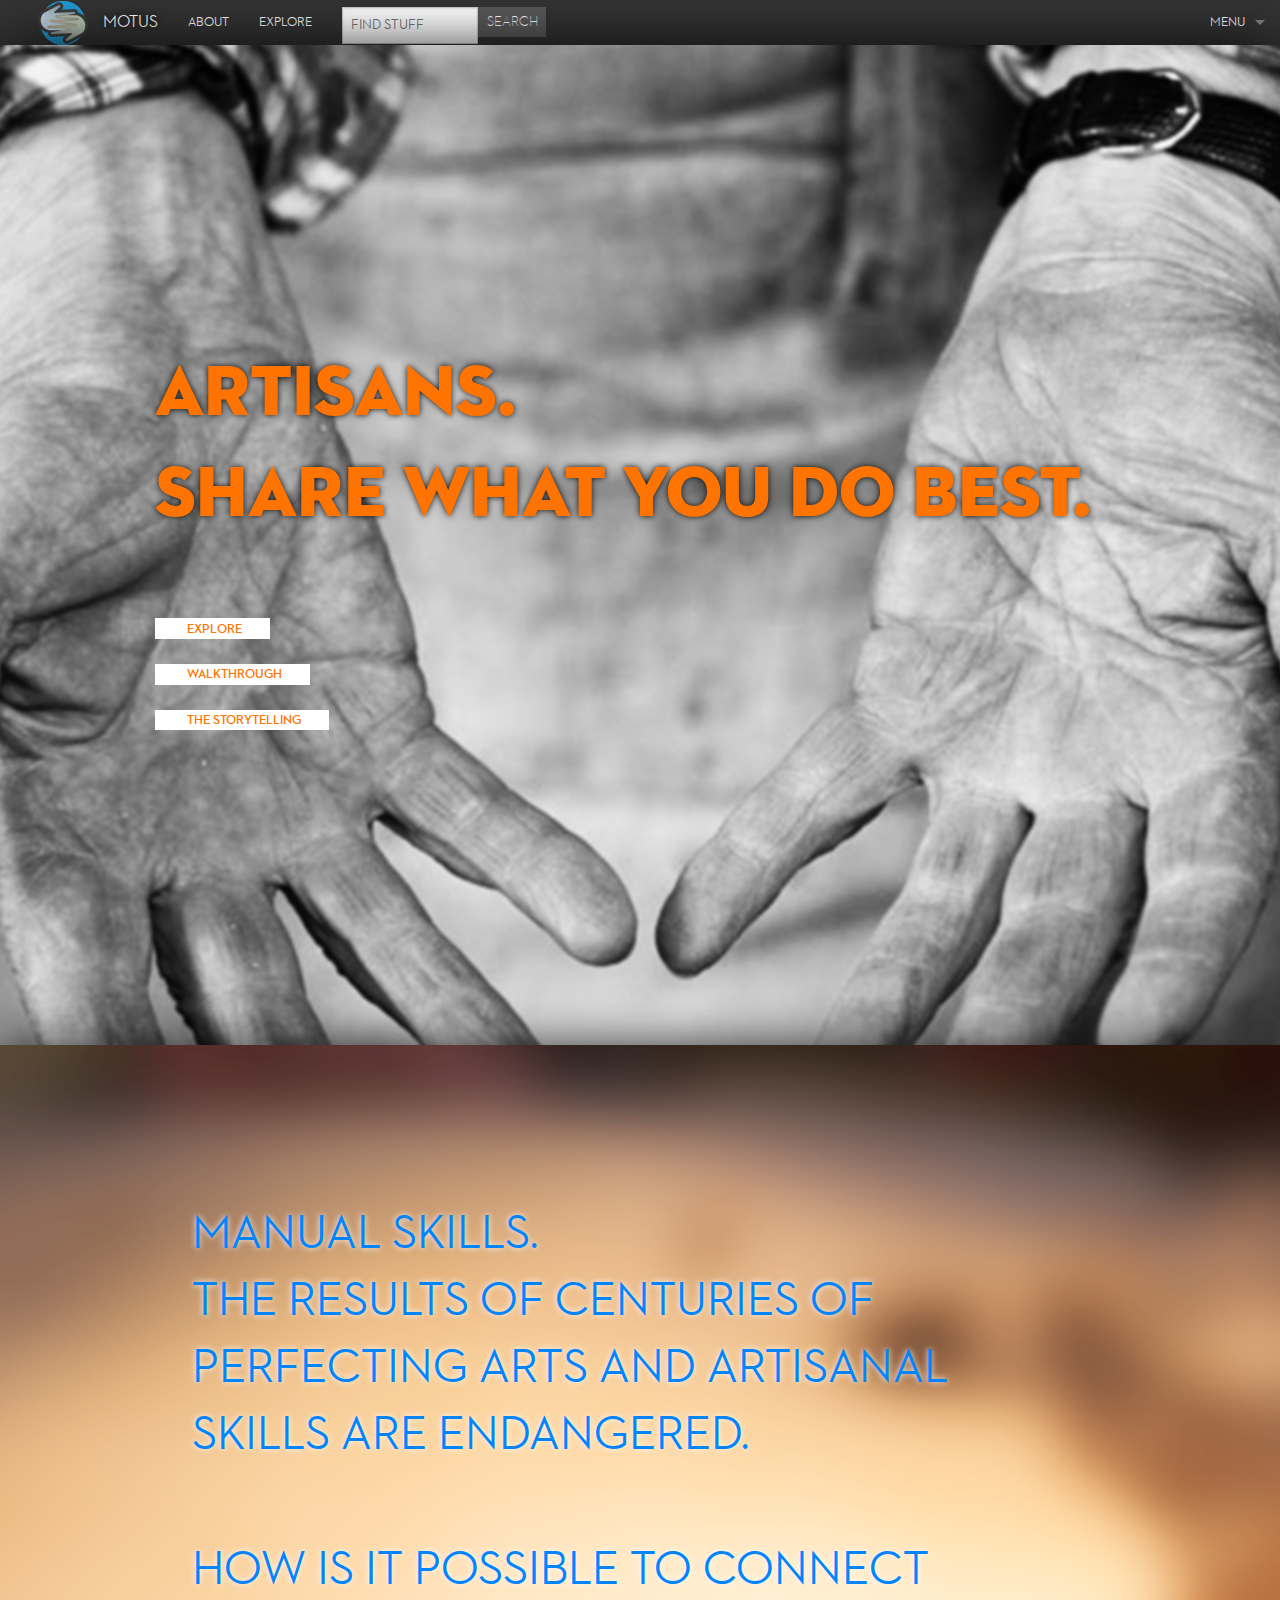
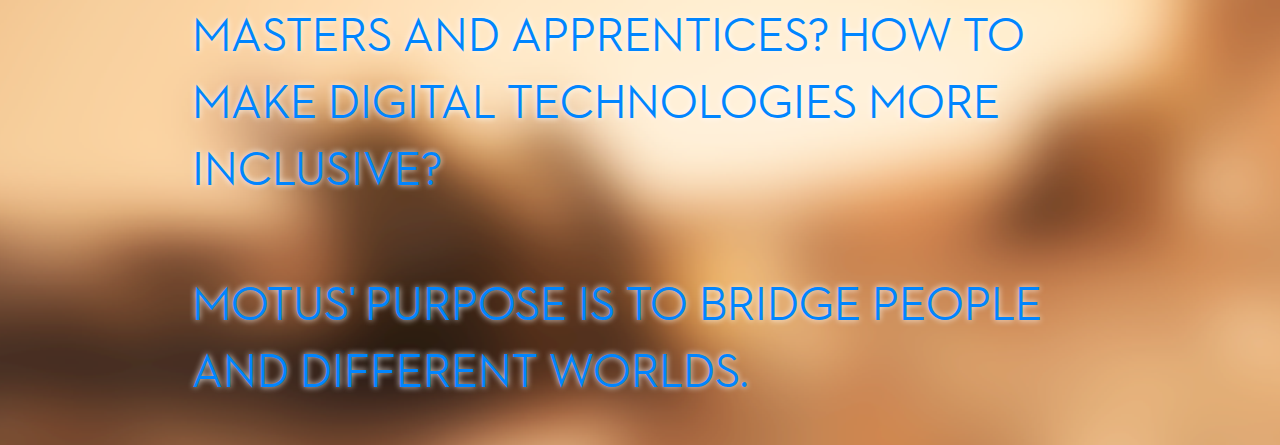
==== commit da82e69d: "update" ====
--- a/index.html
+++ b/index.html
@@ -7,35 +7,101 @@
     <link rel="stylesheet" href="css/main.css" />
     <script src="js/vendor/modernizr.js"></script>
     <script src="/js/foundation.min.js"></script>
+    <script src="http://ajax.googleapis.com/ajax/libs/jquery/1.7.2/jquery.min.js"></script>
+
+<!--     <link href='http://fonts.googleapis.com/css?family=Josefin+Sans:400,700|Merriweather:400,300,900' rel='stylesheet' type='text/css'> -->
   </head>
   <body>
-  	
-  	<div class="large-12columns">
-  		
-  		<h1 class="logo">Motus</h1>
-	  	<nav>
-	  		<li><a href="/about" class="">About</a></li>
-	  		<li><a href="/explore" class="">Explore</a></li>
-	  		<li><a href="/search" class="">Search</a></li>
-	  	</nav>
-	  	
-	  	<nav>
-	  		<li><a href="/login" class="">Log In</a></li>
-	  		<li><a href="/signup" class="">Sign Up</a></li>
-	  	</nav>
-  	
+
+
+<!-- 	top bar -->
+  	
+  	
+  	<div class="sticky">
+  		<nav class="top-bar" data-topbar>	
+  			<div class="logo">
+  				<img src="img/logo.png">
+  			</div>
+		  <ul class="title-area">
+		    <li class="name">
+		      <h1><a href="#">MOTUS</a></h1>
+		    </li>
+		    <li class="toggle-topbar menu-icon"><a href="#">Menu</a></li>
+		  </ul> 
+		
+		  <section class="top-bar-section">
+		    <!-- Right Nav Section -->
+		    <ul class="right">
+		      <li class="has-dropdown"> 
+		        <a href="#">MENU</a>
+		        <ul class="dropdown">
+		        
+		          <li><a href="#">LOG IN</a></li>
+		          <li><a href="#">SIGN UP</a></li>
+		        </ul>
+		      </li>
+		    </ul>
+		
+		    <!-- Left Nav Section -->
+		    <ul class="left">
+		      <li><a href="#">ABOUT</a></li>
+			  <li><a href="#">EXPLORE</a></li>
+				  <li class="has-form">
+				  <div class="row collapse">
+				    <div class="large-8 small-3 columns">
+				      <input type="text" placeholder="FIND STUFF">
+				    </div>
+				    <div class="large-4 small-3 columns">
+				      <a href="#" class="alert button expand">SEARCH</a>
+				    </div>
+				  </div>
+				</li>
+		    </ul>
+		  </section>
+		</nav>
   	</div>
   	
-  	<div class="row">
-      <div class="large-12 columns">
-        <h1>Artisans,<br>Share what you do best.</h1>
-      </div>
-    </div>
+  	
+<!--   	this is the main hero text -->
+  	
+  	
+  	<section id="hero" data-speed="10" data-type="background">  
+  	  	<div class="row">
+	  	    <div class="large-12-hero columns">
+		        <h1>ARTISANS.<br>SHARE WHAT YOU DO BEST.</h1>
+		    </div>
+		    <div class="large-12 columns">
+				  <p><a href="#" class="small button">EXPLORE</a></p>
+				  <p><a href="#" class="small button">WALKTHROUGH</a></p>
+				  <p><a href="" class="small button">THE STORYTELLING</a></p>
+		    </div>
+	  	</div>  
+    </section>
+    
+    
+    
+<!--   this is the intro -->
+
+    
+    <section id="intro-photo" data-speed="10" data-type="background">
+<!-- 	    <img src="img/intro.png">  -->
+    	<div class="intro">
+    	<h5>Manual Skills. <br>The results of centuries of perfecting arts and artisanal skills are endangered. <br><br>
+	    	How is it possible to connect masters and apprentices? How to make digital technologies more inclusive?<br><br>
+	    	Motus' purpose is to bridge people and different worlds.
+    	</h5>	
+    	</div>
+    </section>
+    	
+    	
+<!--     	FOOTER -->
+    	
     
     <footer>
     </footer>
     
     <script src="js/vendor/jquery.js"></script>
+    <script src="js/foundation.min.js"></script>
     <script src="js/foundation.min.js"></script>
     <script>
       $(document).foundation();
@@ -44,9 +110,12 @@
 </html>
 
 
-<!-- This is foundation stuff -->
+<!-------------------------------------
+	-- This is foundation stuff --
+--------------------------------------->
 
    
+<!--
     <div class="row">
       <div class="large-12 columns">
         <h1>Welcome to Foundation</h1>
@@ -77,8 +146,10 @@
     <div class="row">
       <div class="large-8 medium-8 columns">
         <h5>Here&rsquo;s your basic grid:</h5>
+-->
         <!-- Grid Example -->
 
+<!--
         <div class="row">
           <div class="large-12 columns">
             <div class="callout panel">
@@ -202,3 +273,4 @@
     </script>
   </body>
 </html>
+-->
--- a/css/main.css
+++ b/css/main.css
@@ -26,6 +26,73 @@
 
 html, body {
   height: 100%; }
+  
+  
+  /*font faces */
+
+@font-face {
+  font-family: 'Neutra';
+  src: url('Neutra-Black.eot'); /* IE9 Compat Modes */
+  src: url('Neutra-Black.eot?#iefix') format('embedded-opentype'), /* IE6-IE8 */
+       url('Neutra-Black.woff') format('woff'), /* Modern Browsers */
+       url('Neutra-Black.ttf')  format('truetype'), /* Safari, Android, iOS */
+       url('Neutra-Black.svg#00232f548104ea53bd2d9ed53c1bc5a1') format('svg'); /* Legacy iOS */
+       
+  font-style:   normal;
+  font-weight:  900;
+}
+
+@font-face {
+  font-family: 'Neutra';
+  src: url('Neutra-Bold.eot'); /* IE9 Compat Modes */
+  src: url('Neutra-Bold.eot?#iefix') format('embedded-opentype'), /* IE6-IE8 */
+       url('Neutra-Bold.woff') format('woff'), /* Modern Browsers */
+       url('Neutra-Bold.ttf')  format('truetype'), /* Safari, Android, iOS */
+       url('Neutra-Bold.svg#3452c93bb34afe48a29a1113e2a57dcd') format('svg'); /* Legacy iOS */
+       
+  font-style:   normal;
+  font-weight:  700;
+}
+
+@font-face {
+  font-family: 'Neutra';
+  src: url('Neutra-Light.eot'); /* IE9 Compat Modes */
+  src: url('Neutra-Light.eot?#iefix') format('embedded-opentype'), /* IE6-IE8 */
+       url('Neutra-Light.woff') format('woff'), /* Modern Browsers */
+       url('Neutra-Light.ttf')  format('truetype'), /* Safari, Android, iOS */
+       url('Neutra-Light.svg#9224787f5d2e01d369e919e117e6d669') format('svg'); /* Legacy iOS */
+       
+  font-style:   normal;
+  font-weight:  200;
+}
+
+@font-face {
+  font-family: 'Neutra';
+  src: url('Neutra-Medium.eot'); /* IE9 Compat Modes */
+  src: url('Neutra-Medium.eot?#iefix') format('embedded-opentype'), /* IE6-IE8 */
+       url('Neutra-Medium.woff') format('woff'), /* Modern Browsers */
+       url('Neutra-Medium.ttf')  format('truetype'), /* Safari, Android, iOS */
+       url('Neutra-Medium.svg#22c75e5f89f1fb5dc13774a92f455d41') format('svg'); /* Legacy iOS */
+       
+  font-style:   normal;
+  font-weight:  400;
+}
+
+@font-face {
+  font-family: 'Neutra';
+  src: url('Neutra-Thin.eot'); /* IE9 Compat Modes */
+  src: url('Neutra-Thin.eot?#iefix') format('embedded-opentype'), /* IE6-IE8 */
+       url('Neutra-Thin.woff') format('woff'), /* Modern Browsers */
+       url('Neutra-Thin.ttf')  format('truetype'), /* Safari, Android, iOS */
+       url('Neutra-Thin.svg#bc0ad6c4e6c921a6ac60de6dd2d91841') format('svg'); /* Legacy iOS */
+       
+  font-style:   normal;
+  font-weight:  100;
+}
+
+
+/* GENERAL */
+
 
 *,
 *:before,
@@ -37,13 +104,13 @@
 html,
 body {
   font-size: 100%; }
-                                                                                                                                    
+
 body {
   background: white;
   color: #222222;
   padding: 0;
   margin: 0;
-  font-family: "Helvetica Neue", "Helvetica", Helvetica, Arial, sans-serif;
+  font-family: Neutra, Helvetica, Arial, sans-serif;
   font-weight: normal;
   font-style: normal;
   line-height: 1;
@@ -150,6 +217,25 @@
   padding-right: 0.9375rem;
   width: 100%;
   float: left; }
+  
+#hero{
+	background: url(../img/hero.png) 50% 0 no-repeat fixed; 
+	margin: 0 auto; 
+    width: 100%; 
+    max-width: 1920px; 
+    height: 1000px;
+    position: relative; 
+    box-shadow: 0 0 50px rgba(0,0,0,0.8);
+}
+
+
+.logo{
+	position: relative;
+	float: left;
+	margin-left: 3%;
+}
+
+
 
 @media only screen {
   .small-push-0 {
@@ -892,6 +978,37 @@
 
   .large-12 {
     width: 100%; }
+    
+  .large-12-hero{
+	width: 100%;
+	margin-top: 30%;
+	margin-bottom: 7%;
+	color: #ff7400;
+  }
+  
+  #intro-photo{
+	background: url(../img/intro.png) 50% 0 no-repeat; 
+	height: 1000px;  
+	margin-top: -20%;
+	margin: 0 auto; 
+    width: 100%; 
+    max-width: 1920px; 
+    position: relative; 
+    box-shadow: 0 0 50px rgba(0,0,0,0.8);  }
+  
+  .intro{
+  	width: 100%;
+  	height: 900px;
+  	position: relative;
+  	float: left;
+  	margin-top: 2%; 
+  	padding-left: 15%;
+  	padding-right: 15%;
+  	padding-top: 10%;
+  	padding-bottom: 30%;
+  	text-transform: uppercase;
+  	color:#005fff;
+  }
 
   [class*="column"] + [class*="column"]:last-child {
     float: right; }
@@ -1078,31 +1195,34 @@
     position: relative;
     right: 91.66667%;
     left: auto; } }
+    
+  
+    
 button, .button {
   border-style: solid;
   border-width: 0px;
   cursor: pointer;
-  font-family: "Helvetica Neue", "Helvetica", Helvetica, Arial, sans-serif;
-  font-weight: normal;
+  font-family: Neutra, Helvetica, Arial, sans-serif;
+  font-weight: 700;
   line-height: normal;
-  margin: 0 0 1.25rem;
+  margin: 0;
   position: relative;
   text-decoration: none;
   text-align: center;
   -webkit-appearance: none;
   -webkit-border-radius: 0;
   display: inline-block;
-  padding-top: 1rem;
+  padding-top: 0.5rem;
   padding-right: 2rem;
-  padding-bottom: 1.0625rem;
+  padding-bottom: 0.5rem;
   padding-left: 2rem;
   font-size: 1rem;
-  background-color: #008cba;
+  background-color: #ffffff;
   border-color: #007095;
-  color: white;
+  color: #ff7400;
   transition: background-color 300ms ease-out; }
   button:hover, button:focus, .button:hover, .button:focus {
-    background-color: #007095; }
+    background-color: #ff7400; }
   button:hover, button:focus, .button:hover, .button:focus {
     color: white; }
   button.secondary, .button.secondary {
@@ -1122,11 +1242,14 @@
     button.success:hover, button.success:focus, .button.success:hover, .button.success:focus {
       color: white; }
   button.alert, .button.alert {
-    background-color: #f04124;
+    background-color:  rgba(255,255,255,0.19);
     border-color: #cf2a0e;
-    color: white; }
+    color: white; 
+    font-size: 0.5em;
+    font-weight: 200;
+    }
     button.alert:hover, button.alert:focus, .button.alert:hover, .button.alert:focus {
-      background-color: #cf2a0e; }
+      background-color: #0096ff; }
     button.alert:hover, button.alert:focus, .button.alert:hover, .button.alert:focus {
       color: white; }
   button.large, .button.large {
@@ -1136,10 +1259,10 @@
     padding-left: 2.25rem;
     font-size: 1.25rem; }
   button.small, .button.small {
-    padding-top: 0.875rem;
+    padding-top: 0.2rem;
     padding-right: 1.75rem;
-    padding-bottom: 0.9375rem;
-    padding-left: 1.75rem;
+    padding-bottom: 0.1rem;
+    padding-left: 1.75 rem;
     font-size: 0.8125rem; }
   button.tiny, .button.tiny {
     padding-top: 0.625rem;
@@ -1358,7 +1481,7 @@
     color: white;
     padding: 12px 0 12px 0;
     padding-left: 15px;
-    font-family: "Helvetica Neue", "Helvetica", Helvetica, Arial, sans-serif;
+    font-family: Neutra, Helvetica, Arial, sans-serif;
     font-size: 0.8125rem;
     font-weight: normal;
     text-transform: none;
@@ -2150,7 +2273,7 @@
     color: #eeeeee;
     font-weight: normal;
     font-size: 1rem;
-    font-family: "Helvetica Neue", "Helvetica", Helvetica, Arial, sans-serif; }
+    font-family: Neutra, Helvetica, Arial, sans-serif; }
   .pricing-table .price {
     background-color: #f6f6f6;
     padding: 0.9375rem 1.25rem;
@@ -2158,7 +2281,7 @@
     color: #333333;
     font-weight: normal;
     font-size: 2rem;
-    font-family: "Helvetica Neue", "Helvetica", Helvetica, Arial, sans-serif; }
+    font-family: Neutra, Helvetica, Arial, sans-serif; }
   .pricing-table .description {
     background-color: white;
     padding: 0.9375rem;
@@ -2504,7 +2627,7 @@
       background: #efefef;
       color: #222222;
       padding: 1rem 2rem;
-      font-family: "Helvetica Neue", "Helvetica", Helvetica, Arial, sans-serif;
+      font-family: Neutra, Helvetica, Arial, sans-serif;
       font-size: 1rem; }
       .tabs dd > a:hover {
         background: #e1e1e1; }
@@ -2606,7 +2729,7 @@
   padding: 0.875rem 0;
   list-style-type: none;
   list-style-position: inside;
-  font-family: "Helvetica Neue", "Helvetica", Helvetica, Arial, sans-serif; }
+  font-family: Neutra, Helvetica, Arial, sans-serif; }
   .side-nav li {
     margin: 0 0 0.4375rem 0;
     font-size: 0.875rem; }
@@ -2618,7 +2741,7 @@
     .side-nav li.active > a:first-child:not(.button) {
       color: #1cc7ff;
       font-weight: normal;
-      font-family: "Helvetica Neue", "Helvetica", Helvetica, Arial, sans-serif; }
+      font-family: Neutra, Helvetica, Arial, sans-serif; }
     .side-nav li.divider {
       border-top: 1px solid;
       height: 0;
@@ -2644,7 +2767,7 @@
       color: #222222;
       padding: 1rem;
       display: block;
-      font-family: "Helvetica Neue", "Helvetica", Helvetica, Arial, sans-serif;
+      font-family: Neutra, Helvetica, Arial, sans-serif;
       font-size: 1rem; }
       .accordion dd > a:hover {
         background: #e3e3e3; }
@@ -2837,8 +2960,25 @@
     font-style: italic; }
 
 /* Default header styles */
-h1, h2, h3, h4, h5, h6 {
-  font-family: "Helvetica Neue", "Helvetica", Helvetica, Arial, sans-serif;
+
+h1{
+	font-family: Neutra, Helvetica, Arial, sans-serif;
+	font-weight: 900;
+/* 	color: #d70000; */
+	text-shadow: 0px 0px 6px rgba(0,0,0,0.9);
+	font-size: 1 rem; 
+}
+
+h2{
+	font-family: Neutra, Helvetica, Arial, sans-serif;
+	font-weight: 700;
+	color: #343434;
+	font-variant: small-caps;
+	font-size: 3rem;
+}
+
+h3, h4, h5, h6 {
+  font-family: Neutra, Helvetica, Arial, sans-serif;
   font-weight: normal;
   font-style: normal;
   color: #222222;
@@ -2851,12 +2991,6 @@
     color: #6f6f6f;
     line-height: 0; }
 
-h1 {
-  font-size: 2.125rem; }
-
-h2 {
-  font-size: 1.6875rem; }
-
 h3 {
   font-size: 1.375rem; }
 
@@ -2864,7 +2998,9 @@
   font-size: 1.125rem; }
 
 h5 {
-  font-size: 1.125rem; }
+  color:#0085ff;
+  text-shadow: 0px 0px 6px white;
+  font-size: 3rem; }
 
 h6 {
   font-size: 1rem; }
@@ -3016,7 +3152,7 @@
     line-height: 1.4; }
 
   h1 {
-    font-size: 2.75rem; }
+    font-size: 4.5rem; }
 
   h2 {
     font-size: 2.3125rem; }
@@ -3573,7 +3709,7 @@
     display: inline;
     margin-left: 1rem;
     margin-bottom: 0.625rem;
-    font-family: "Helvetica Neue", "Helvetica", Helvetica, Arial, sans-serif;
+    font-family: Neutra, Helvetica, Arial, sans-serif;
     font-weight: normal;
     font-size: 0.875rem;
     color: #999999; }
@@ -3755,7 +3891,7 @@
       right: auto; } }
 .label {
   font-weight: normal;
-  font-family: "Helvetica Neue", "Helvetica", Helvetica, Arial, sans-serif;
+  font-family: Neutra, Helvetica, Arial, sans-serif;
   text-align: center;
   text-decoration: none;
   line-height: 1;
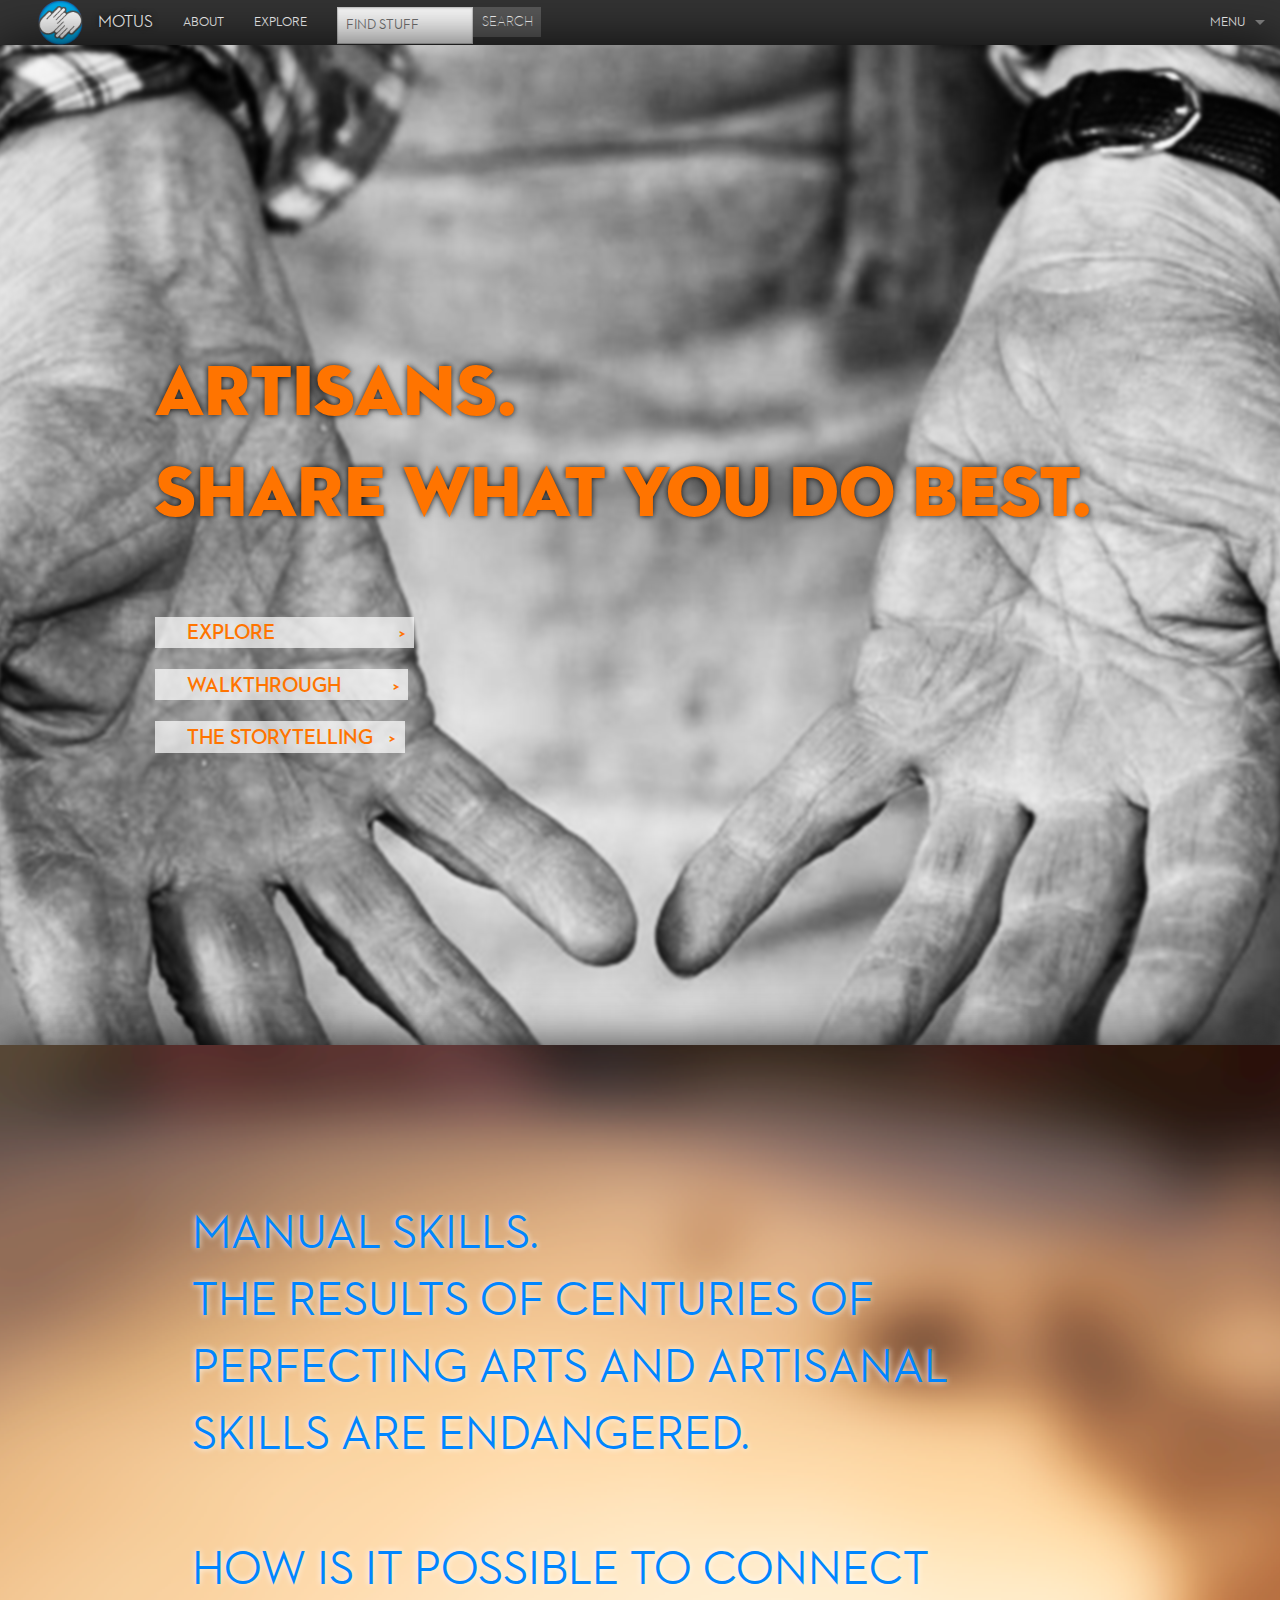
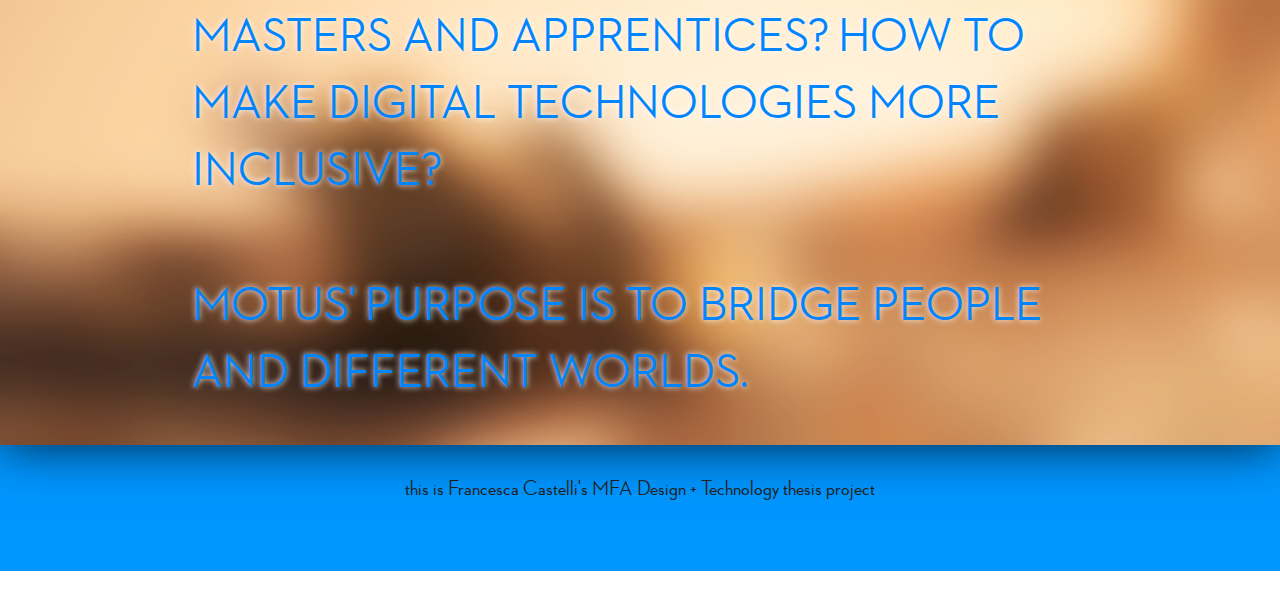
==== commit 7fcfa08f: "update" ====
--- a/index.html
+++ b/index.html
@@ -7,6 +7,7 @@
     <link rel="stylesheet" href="css/main.css" />
     <script src="js/vendor/modernizr.js"></script>
     <script src="/js/foundation.min.js"></script>
+    <script src="server.js"></script>
     <script src="http://ajax.googleapis.com/ajax/libs/jquery/1.7.2/jquery.min.js"></script>
 
 <!--     <link href='http://fonts.googleapis.com/css?family=Josefin+Sans:400,700|Merriweather:400,300,900' rel='stylesheet' type='text/css'> -->
@@ -71,9 +72,10 @@
 		        <h1>ARTISANS.<br>SHARE WHAT YOU DO BEST.</h1>
 		    </div>
 		    <div class="large-12 columns">
-				  <p><a href="#" class="small button">EXPLORE</a></p>
-				  <p><a href="#" class="small button">WALKTHROUGH</a></p>
-				  <p><a href="" class="small button">THE STORYTELLING</a></p>
+				  <p><a href="#" class="small button">EXPLORE &nbsp&nbsp&nbsp&nbsp&nbsp&nbsp&nbsp&nbsp&nbsp&nbsp&nbsp&nbsp&nbsp&nbsp&nbsp&nbsp&nbsp&nbsp&nbsp
+				  &nbsp&nbsp&nbsp&nbsp&nbsp&nbsp&nbsp&nbsp&nbsp ></a></p>
+				  <p><a href="#" class="small button">WALKTHROUGH &nbsp&nbsp&nbsp&nbsp&nbsp&nbsp&nbsp&nbsp&nbsp&nbsp&nbsp&nbsp></a></p>
+				  <p><a href="question.html" class="small button">THE STORYTELLING &nbsp&nbsp&nbsp></a></p>
 		    </div>
 	  	</div>  
     </section>
@@ -98,6 +100,13 @@
     	
     
     <footer>
+    	<div id="">
+    		<h3> this is Francesca Castelli's MFA Design + Technology thesis project</h3>
+    	</div>
+    	<ul class="icons">
+    		<li class="icon"><a href="https://twitter.com/framari"><img style="border:0;" src="img/twitter.png" alt="Twitter" width="30" height="30"></a></li>
+    		<li class="icon"><a href="https://www.linkedin.com/pub/francesca-castelli/16/927/99a"><img style="border:0;" src="img/linkedin.png" alt="Linkedin" width="30" height="30"></a></li>
+    		<li class="icon"><a href="http://www.fracastelli.com"><img style="border:0;" src="img/website.png" alt="Personal Website" width="30" height="30"></a></li>
     </footer>
     
     <script src="js/vendor/jquery.js"></script>
--- a/css/main.css
+++ b/css/main.css
@@ -229,12 +229,43 @@
 }
 
 
-.logo{
+.logo{	
+	width: 45px;
+	height: 45px;
+	margin-top: -0.1%;
 	position: relative;
 	float: left;
 	margin-left: 3%;
 }
 
+footer{
+	background-color: #0096ff;
+	height:14%;
+	text-align: center;
+	font-size: 0.5rem;
+	font-weight: 200;
+	color: white;
+	padding-top: 1.7rem;
+}
+
+.icons{
+	list-style: none;
+	position:relative;
+	float:left;
+	margin-left: 49rem;
+	margin-right: 49rem;
+	padding: 0;
+	overflow: hidden; 
+}
+
+.icons > li {
+    list-style: none;
+    float: left;
+    margin-left: 1rem;
+    display: block; }
+    .inline-list > li > * {
+     display: block; }
+}
 
 
 @media only screen {
@@ -1212,12 +1243,12 @@
   -webkit-appearance: none;
   -webkit-border-radius: 0;
   display: inline-block;
-  padding-top: 0.5rem;
+  padding-top: 1rem;
   padding-right: 2rem;
-  padding-bottom: 0.5rem;
+  padding-bottom: 1rem;
   padding-left: 2rem;
-  font-size: 1rem;
-  background-color: #ffffff;
+  font-size: 4rem;
+  background-color: rgba(255,255,255,0.70);
   border-color: #007095;
   color: #ff7400;
   transition: background-color 300ms ease-out; }
@@ -1259,11 +1290,13 @@
     padding-left: 2.25rem;
     font-size: 1.25rem; }
   button.small, .button.small {
-    padding-top: 0.2rem;
-    padding-right: 1.75rem;
+  	min-width: 250px;
+    padding-top: 0.3rem;
+    padding-right: 0.5rem;
     padding-bottom: 0.1rem;
     padding-left: 1.75 rem;
-    font-size: 0.8125rem; }
+    font-size: 1.3rem; 
+    text-align: left;}
   button.tiny, .button.tiny {
     padding-top: 0.625rem;
     padding-right: 1.25rem;
@@ -3158,7 +3191,7 @@
     font-size: 2.3125rem; }
 
   h3 {
-    font-size: 1.6875rem; }
+    font-size: 1.3rem; }
 
   h4 {
     font-size: 1.4375rem; } }
